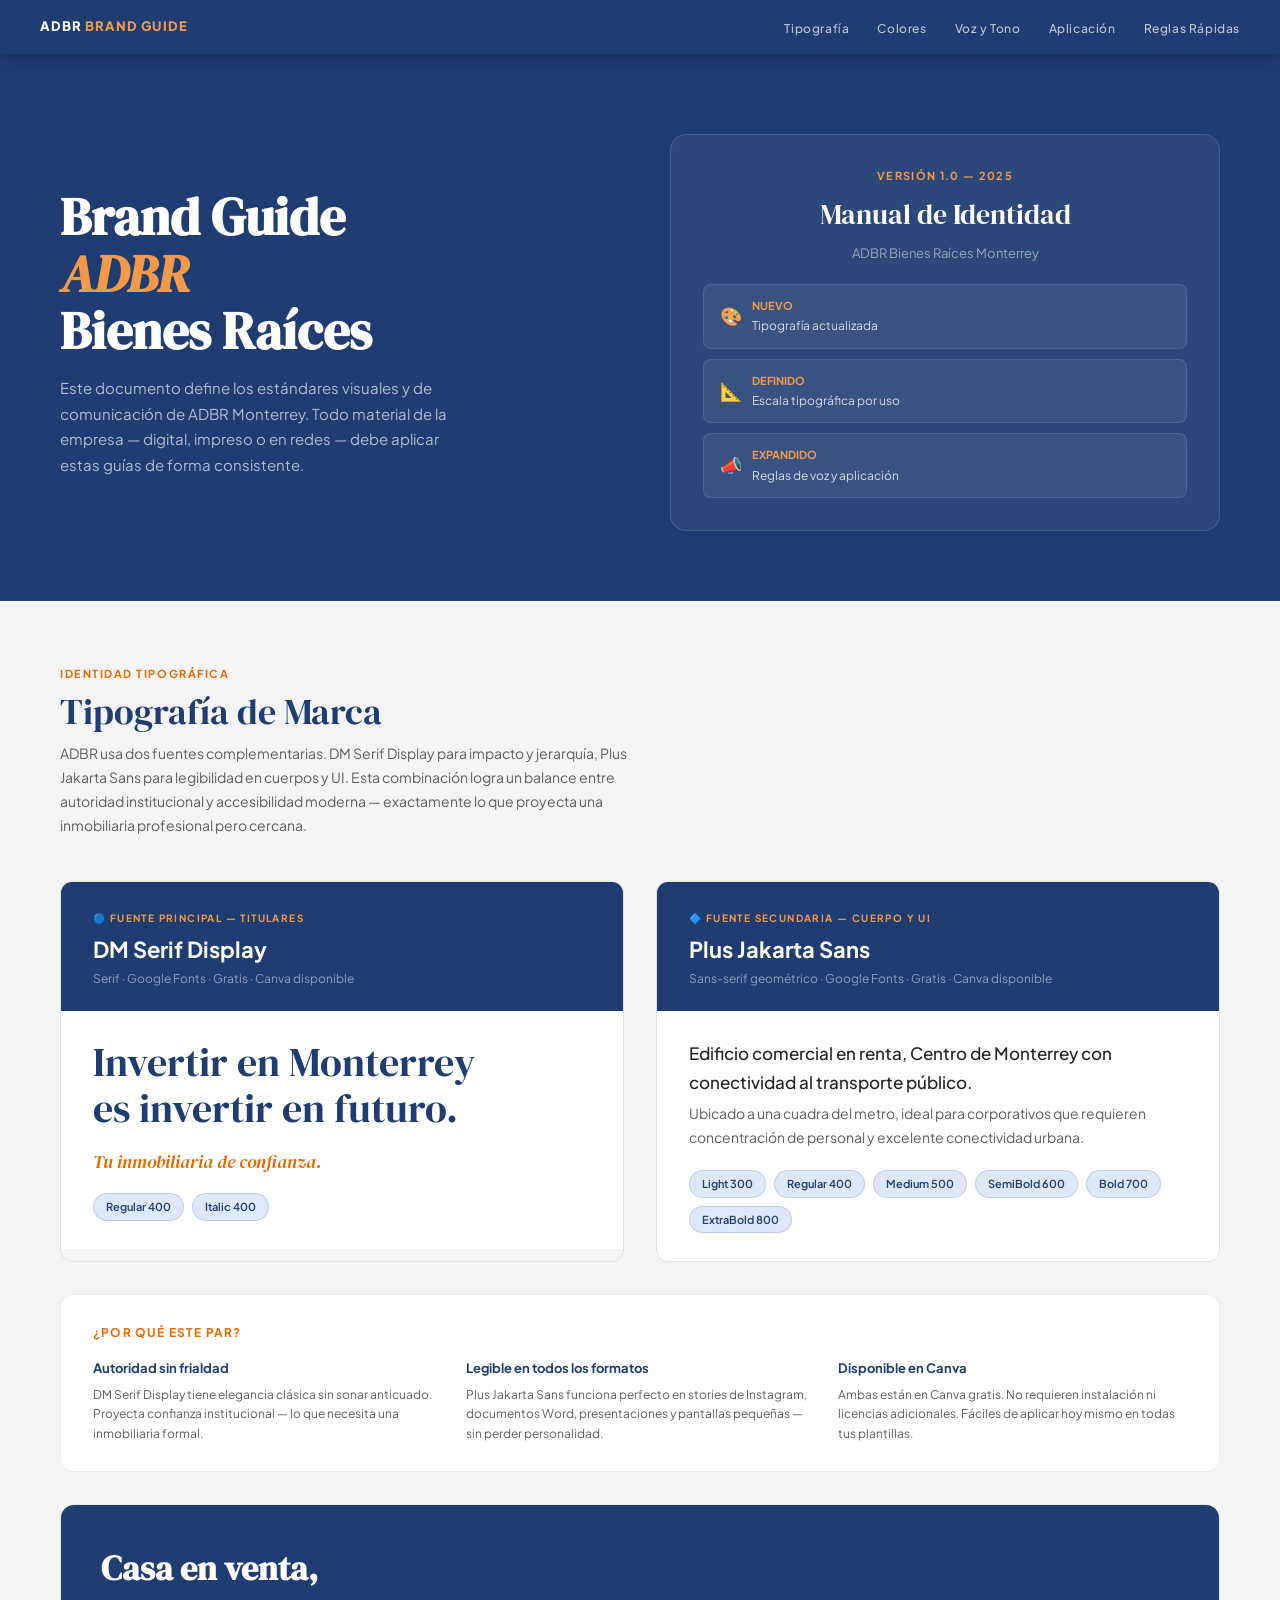
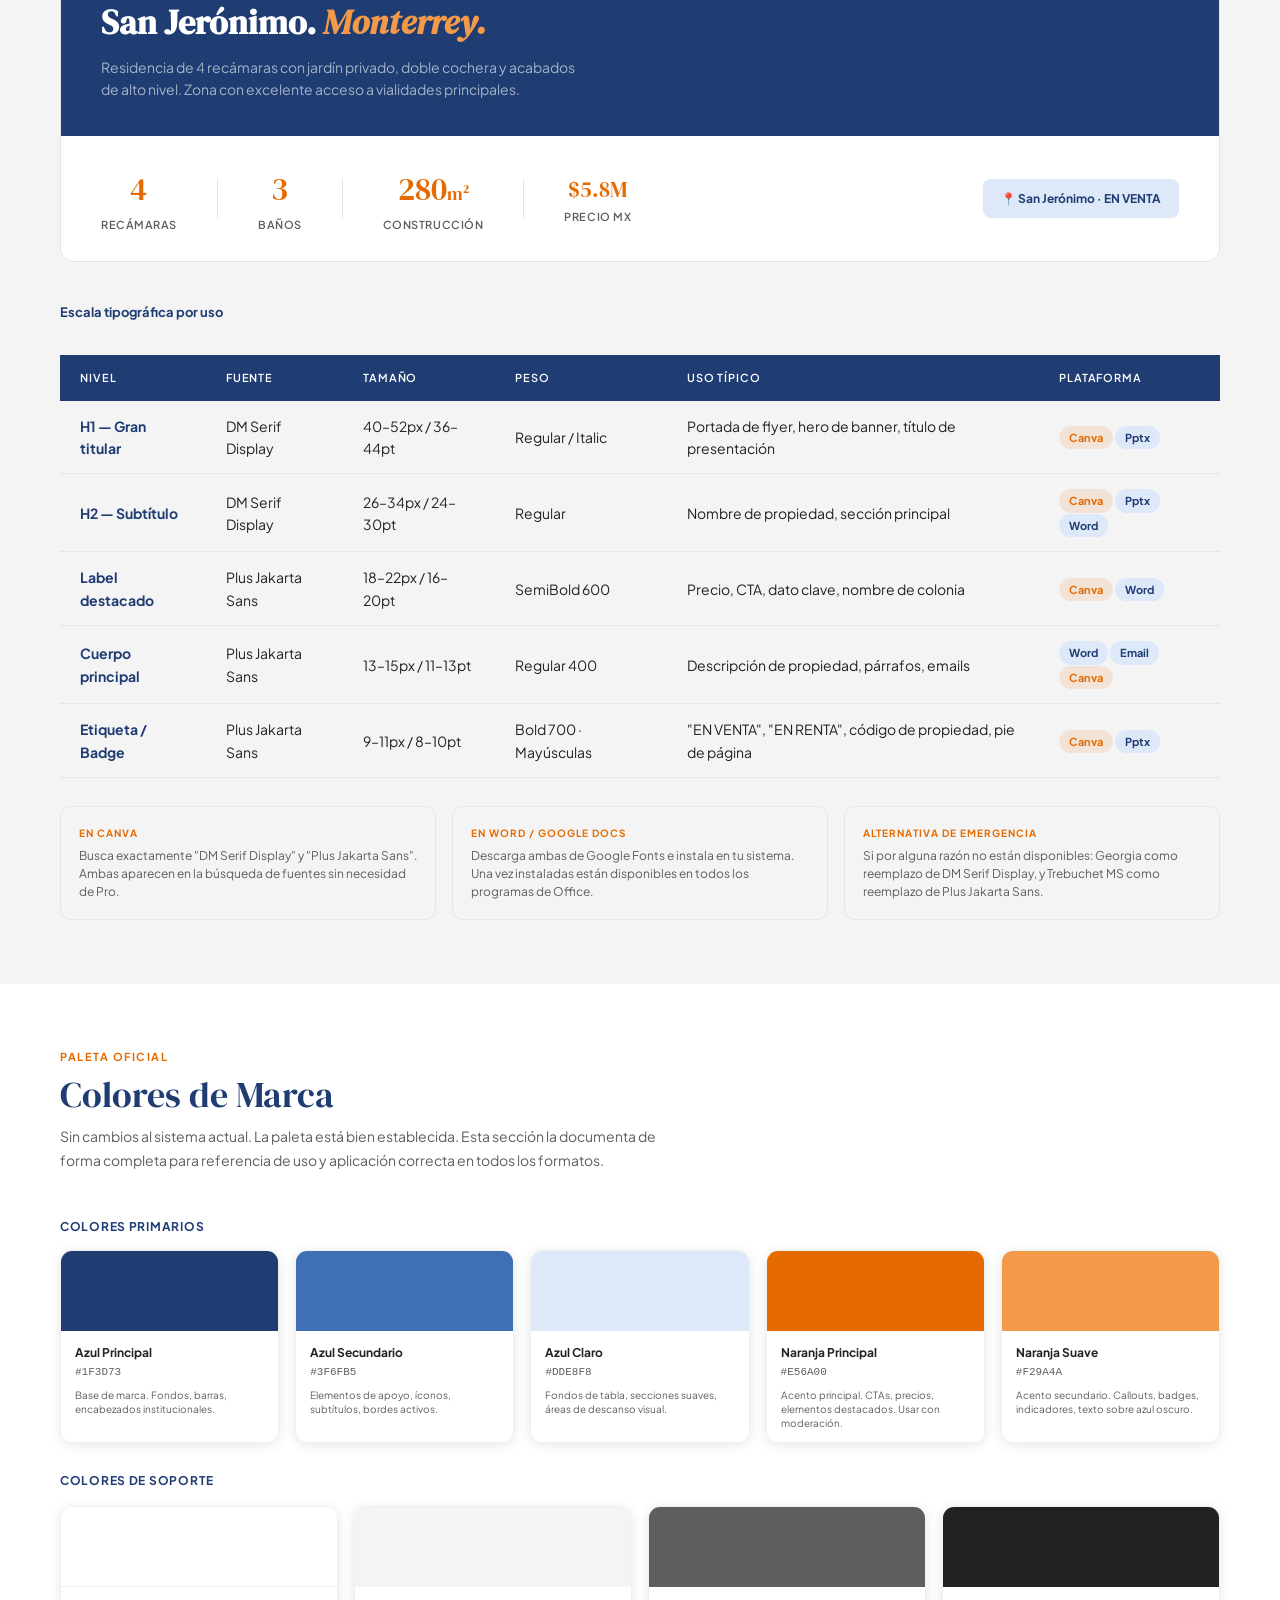
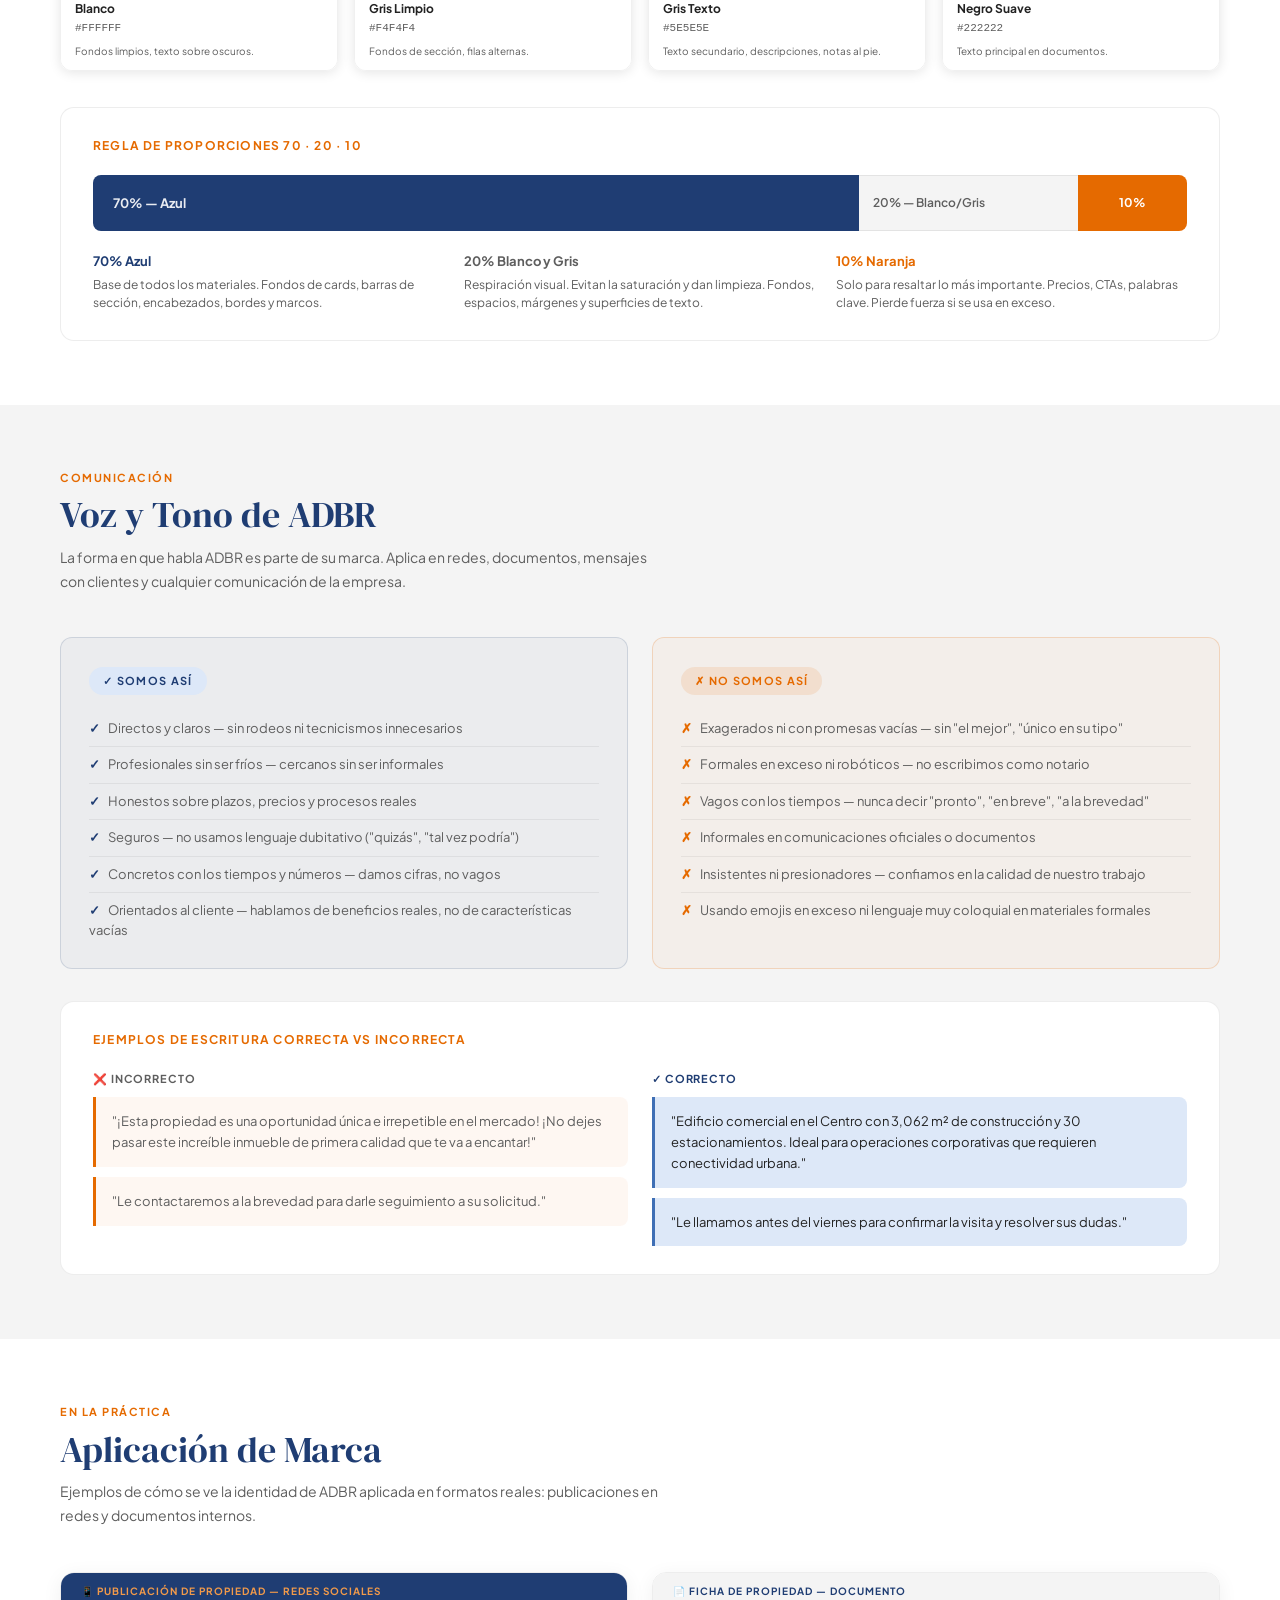
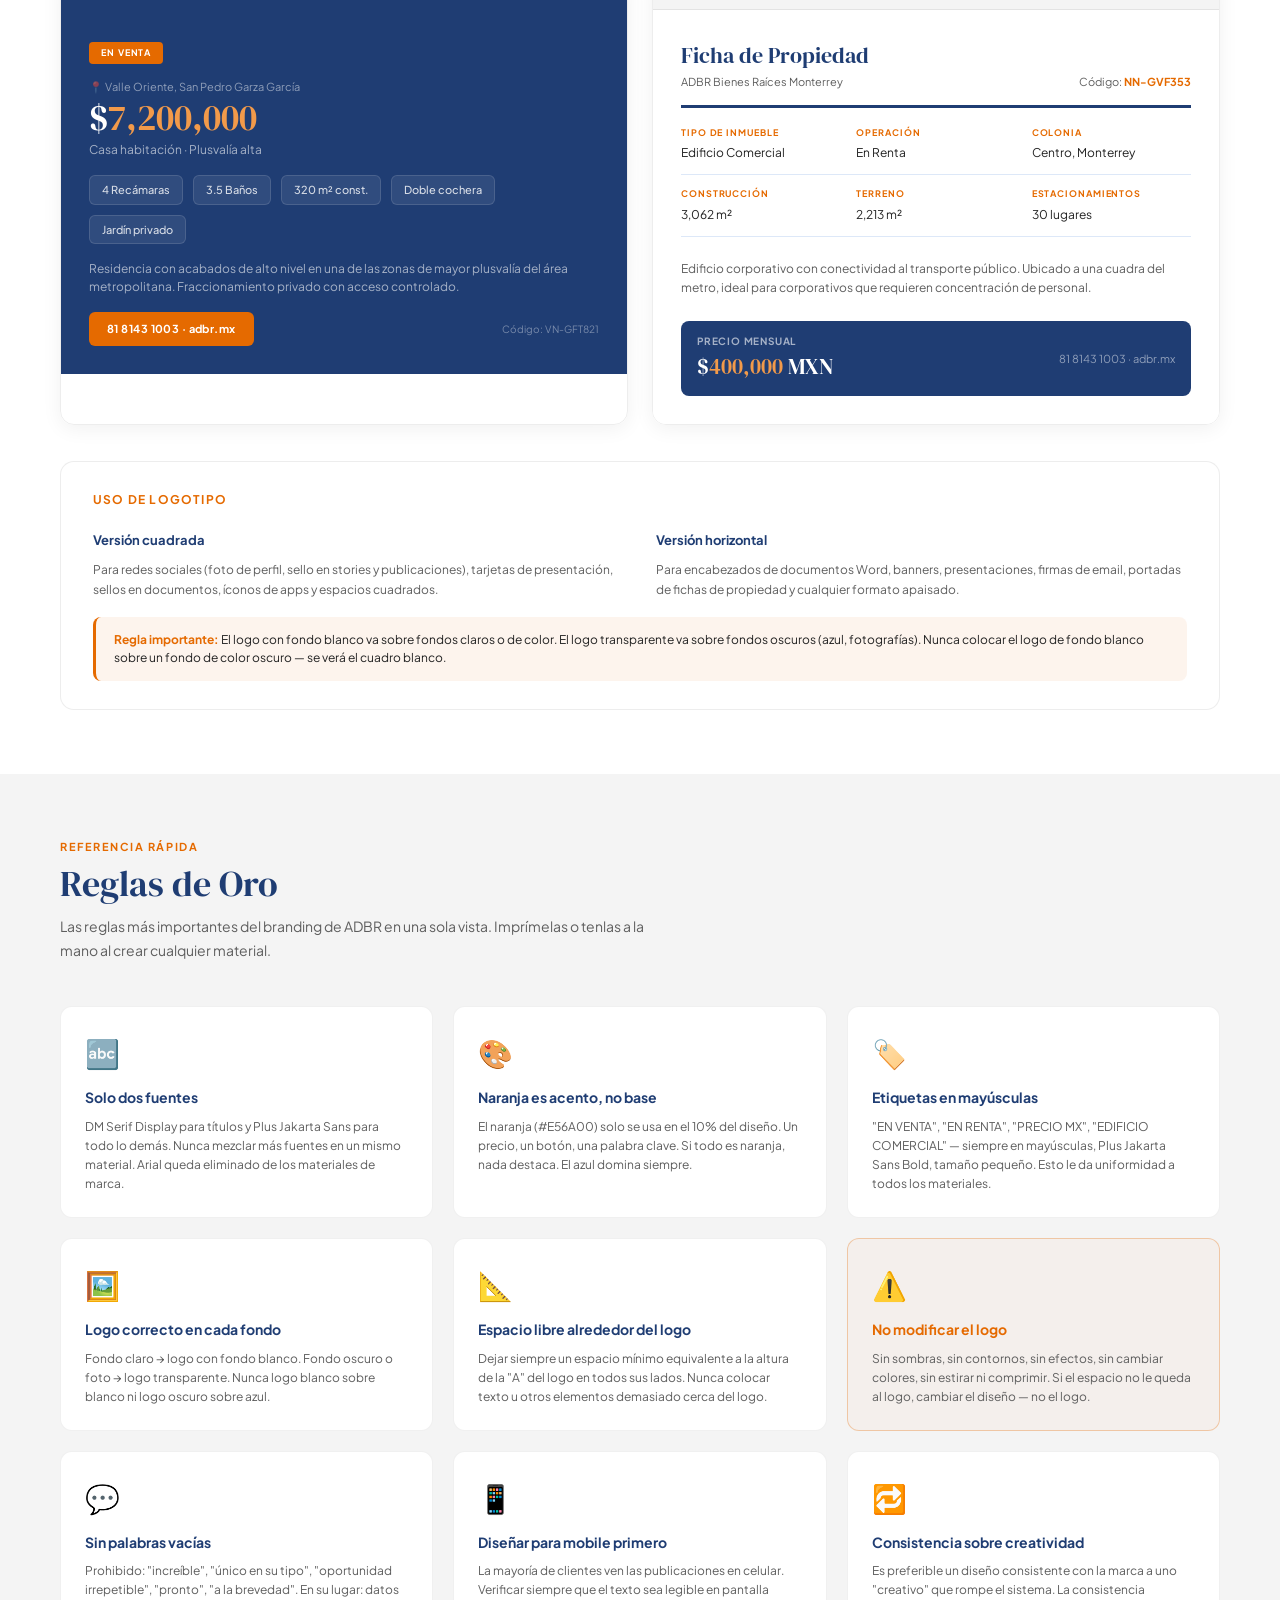
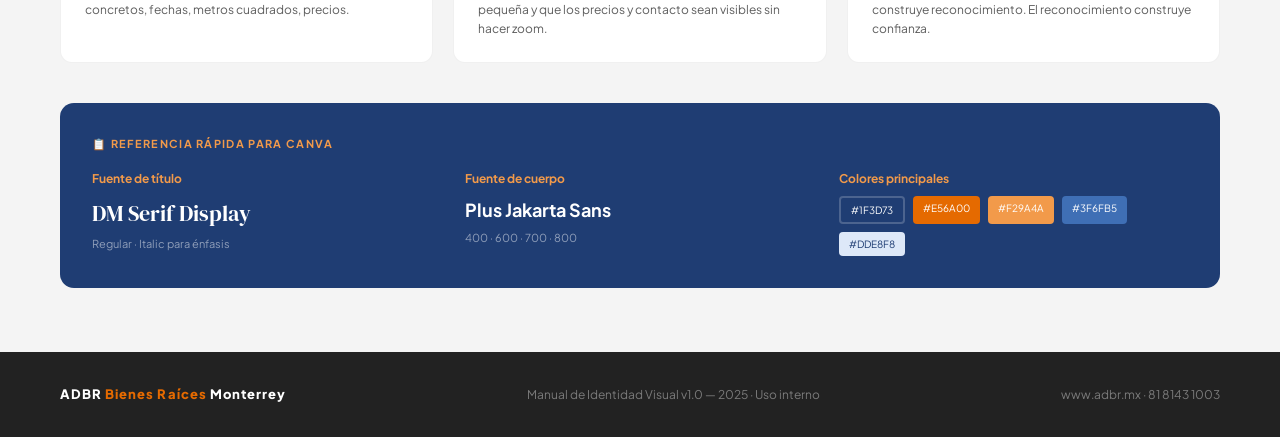
==== index.html @ 97f7adf5 "Create index.html Agregar página principal" ====
<!DOCTYPE html>
<html lang="es">
<head>
<meta charset="UTF-8">
<meta name="viewport" content="width=device-width, initial-scale=1.0">
<title>AD Bienes Raíces — Brand Guide</title>
<link href="https://fonts.googleapis.com/css2?family=Plus+Jakarta+Sans:wght@300;400;500;600;700;800&family=DM+Serif+Display:ital@0;1&display=swap" rel="stylesheet">
<style>
  :root {
    --azul:     #1F3D73;
    --azul2:    #3F6FB5;
    --azul-cl:  #DDE8F8;
    --naranja:  #E56A00;
    --naranja2: #F29A4A;
    --blanco:   #FFFFFF;
    --gris-bg:  #F4F4F4;
    --gris-txt: #5E5E5E;
    --negro:    #222222;
    --font-head: 'DM Serif Display', Georgia, serif;
    --font-body: 'Plus Jakarta Sans', sans-serif;
  }
 
  * { margin: 0; padding: 0; box-sizing: border-box; }
 
  body {
    font-family: var(--font-body);
    background: var(--gris-bg);
    color: var(--negro);
    line-height: 1.6;
  }
 
  /* NAV */
  nav {
    position: sticky;
    top: 0;
    z-index: 100;
    background: var(--azul);
    display: flex;
    align-items: center;
    justify-content: space-between;
    padding: 14px 40px;
    box-shadow: 0 2px 20px rgba(0,0,0,.3);
  }
  nav .brand { font-family: var(--font-body); font-weight: 800; font-size: 13px; color: var(--blanco); letter-spacing: .08em; text-transform: uppercase; }
  nav .brand span { color: var(--naranja2); }
  nav ul { list-style: none; display: flex; gap: 28px; }
  nav ul li a { color: rgba(255,255,255,.7); text-decoration: none; font-size: 12px; font-weight: 500; letter-spacing: .05em; transition: color .2s; }
  nav ul li a:hover { color: var(--naranja2); }
 
  /* HERO */
  .hero {
    background: var(--azul);
    padding: 80px 60px 70px;
    display: grid;
    grid-template-columns: 1fr 1fr;
    gap: 60px;
    align-items: center;
  }
  .hero-text h1 {
    font-family: var(--font-head);
    font-size: 52px;
    color: var(--blanco);
    line-height: 1.1;
    margin-bottom: 16px;
  }
  .hero-text h1 em { color: var(--naranja2); font-style: italic; }
  .hero-text p { color: rgba(255,255,255,.65); font-size: 15px; max-width: 420px; line-height: 1.7; }
  .hero-badge {
    background: rgba(255,255,255,.06);
    border: 1px solid rgba(255,255,255,.12);
    border-radius: 16px;
    padding: 32px;
    text-align: center;
  }
  .hero-badge .version { font-size: 11px; color: var(--naranja2); letter-spacing: .12em; text-transform: uppercase; font-weight: 700; margin-bottom: 8px; }
  .hero-badge .title { font-family: var(--font-head); font-size: 28px; color: var(--blanco); margin-bottom: 6px; }
  .hero-badge .sub { font-size: 13px; color: rgba(255,255,255,.5); }
 
  /* SECTIONS */
  section { padding: 64px 60px; }
  section:nth-child(even) { background: var(--blanco); }
  section:nth-child(odd) { background: var(--gris-bg); }
 
  .section-label {
    font-size: 11px;
    font-weight: 700;
    letter-spacing: .14em;
    text-transform: uppercase;
    color: var(--naranja);
    margin-bottom: 8px;
  }
  .section-title {
    font-family: var(--font-head);
    font-size: 36px;
    color: var(--azul);
    margin-bottom: 10px;
    line-height: 1.15;
  }
  .section-sub {
    font-size: 14px;
    color: var(--gris-txt);
    max-width: 600px;
    margin-bottom: 44px;
    line-height: 1.7;
  }
 
  /* TYPOGRAPHY SECTION */
  .type-grid { display: grid; grid-template-columns: 1fr 1fr; gap: 32px; }
 
  .type-card {
    border-radius: 12px;
    overflow: hidden;
    border: 1px solid rgba(0,0,0,.07);
  }
  .type-card-header {
    padding: 28px 32px 22px;
    background: var(--azul);
    color: var(--blanco);
  }
  .type-card-header .role {
    font-size: 10px; font-weight: 700; letter-spacing: .14em; text-transform: uppercase;
    color: var(--naranja2); margin-bottom: 6px;
  }
  .type-card-header .fname { font-size: 22px; font-weight: 700; margin-bottom: 2px; }
  .type-card-header .fmeta { font-size: 12px; color: rgba(255,255,255,.5); }
 
  .type-card-body { background: var(--blanco); padding: 28px 32px; }
  .type-sample-display {
    font-family: var(--font-head);
    font-size: 40px;
    color: var(--azul);
    line-height: 1.15;
    margin-bottom: 16px;
  }
  .type-sample-body {
    font-family: var(--font-body);
    font-size: 15px;
    color: var(--gris-txt);
    line-height: 1.7;
    margin-bottom: 20px;
  }
  .type-weights { display: flex; flex-wrap: wrap; gap: 8px; }
  .weight-tag {
    padding: 4px 12px;
    border-radius: 20px;
    font-size: 11px;
    font-weight: 600;
    background: var(--azul-cl);
    color: var(--azul);
    border: 1px solid rgba(31,61,115,.15);
  }
 
  .type-usage-row {
    margin-top: 32px;
    display: grid;
    grid-template-columns: repeat(3, 1fr);
    gap: 16px;
  }
  .usage-box {
    padding: 18px;
    border-radius: 10px;
    background: var(--gris-bg);
    border: 1px solid rgba(0,0,0,.06);
  }
  .usage-box .ub-label {
    font-size: 10px; font-weight: 700; letter-spacing: .1em; text-transform: uppercase;
    color: var(--naranja); margin-bottom: 6px;
  }
  .usage-box .ub-desc { font-size: 12px; color: var(--gris-txt); line-height: 1.5; }
 
  /* PAIRING DEMO */
  .pairing-demo {
    margin-top: 40px;
    border-radius: 14px;
    overflow: hidden;
    border: 1px solid rgba(0,0,0,.07);
  }
  .pd-top {
    background: var(--azul);
    padding: 36px 40px;
  }
  .pd-top h2 { font-family: var(--font-head); font-size: 34px; color: var(--blanco); margin-bottom: 6px; }
  .pd-top h2 em { color: var(--naranja2); font-style: italic; }
  .pd-top p { font-family: var(--font-body); font-size: 14px; color: rgba(255,255,255,.6); max-width: 480px; line-height: 1.6; }
  .pd-bottom {
    background: var(--blanco);
    padding: 28px 40px;
    display: flex;
    align-items: center;
    gap: 40px;
  }
  .pd-stat { text-align: center; }
  .pd-stat .num { font-family: var(--font-head); font-size: 32px; color: var(--naranja); }
  .pd-stat .lbl { font-size: 11px; font-weight: 600; color: var(--gris-txt); letter-spacing: .05em; text-transform: uppercase; }
  .pd-divider { width: 1px; height: 40px; background: rgba(0,0,0,.1); }
  .pd-tag {
    margin-left: auto;
    display: flex; gap: 8px; align-items: center;
    background: var(--azul-cl);
    padding: 10px 18px;
    border-radius: 8px;
    font-size: 12px; font-weight: 700; color: var(--azul);
  }
 
  /* SCALE TABLE */
  .scale-table { width: 100%; border-collapse: collapse; margin-top: 32px; font-size: 14px; }
  .scale-table thead tr { background: var(--azul); color: var(--blanco); }
  .scale-table thead th { padding: 14px 20px; text-align: left; font-size: 11px; letter-spacing: .08em; text-transform: uppercase; font-weight: 600; }
  .scale-table tbody tr { border-bottom: 1px solid rgba(0,0,0,.06); }
  .scale-table tbody tr:nth-child(even) { background: var(--gris-bg); }
  .scale-table tbody td { padding: 14px 20px; color: var(--negro); }
  .scale-table tbody td:first-child { font-weight: 700; color: var(--azul); }
  .pill-orange { background: rgba(229,106,0,.12); color: var(--naranja); font-size: 11px; font-weight: 700; padding: 3px 10px; border-radius: 20px; display: inline-block; }
  .pill-blue   { background: var(--azul-cl); color: var(--azul); font-size: 11px; font-weight: 700; padding: 3px 10px; border-radius: 20px; display: inline-block; }
 
  /* COLOR PALETTE */
  .palette-grid { display: grid; grid-template-columns: repeat(5, 1fr); gap: 16px; margin-top: 8px; }
  .swatch {
    border-radius: 12px;
    overflow: hidden;
    box-shadow: 0 2px 12px rgba(0,0,0,.1);
    border: 1px solid rgba(0,0,0,.06);
  }
  .swatch-color { height: 80px; }
  .swatch-info { background: var(--blanco); padding: 12px 14px; }
  .swatch-info .sw-name { font-size: 12px; font-weight: 700; color: var(--negro); margin-bottom: 2px; }
  .swatch-info .sw-hex { font-size: 11px; font-family: 'Courier New', monospace; color: var(--gris-txt); margin-bottom: 6px; }
  .swatch-info .sw-use { font-size: 10px; color: var(--gris-txt); line-height: 1.4; }
 
  .palette-support { display: grid; grid-template-columns: repeat(4, 1fr); gap: 16px; margin-top: 16px; }
 
  /* VOICE */
  .voice-grid { display: grid; grid-template-columns: 1fr 1fr; gap: 24px; }
  .voice-card {
    border-radius: 12px;
    padding: 28px;
    border: 1px solid rgba(0,0,0,.06);
  }
  .voice-card.do { background: rgba(31,61,115,.04); border-color: rgba(31,61,115,.15); }
  .voice-card.dont { background: rgba(229,106,0,.04); border-color: rgba(229,106,0,.2); }
  .voice-card .vc-label {
    font-size: 11px; font-weight: 700; letter-spacing: .12em; text-transform: uppercase;
    margin-bottom: 16px; padding: 5px 14px; border-radius: 20px; display: inline-block;
  }
  .voice-card.do .vc-label { background: var(--azul-cl); color: var(--azul); }
  .voice-card.dont .vc-label { background: rgba(229,106,0,.12); color: var(--naranja); }
  .voice-card ul { list-style: none; }
  .voice-card ul li { font-size: 13px; color: var(--gris-txt); padding: 8px 0; border-bottom: 1px solid rgba(0,0,0,.06); line-height: 1.5; }
  .voice-card ul li:last-child { border-bottom: none; padding-bottom: 0; }
  .voice-card ul li::before { margin-right: 8px; font-weight: 700; }
  .voice-card.do ul li::before { content: "✓"; color: var(--azul); }
  .voice-card.dont ul li::before { content: "✗"; color: var(--naranja); }
 
  /* EXAMPLES */
  .examples-grid { display: grid; grid-template-columns: 1fr 1fr; gap: 24px; margin-top: 8px; }
  .ex-card {
    border-radius: 14px;
    overflow: hidden;
    border: 1px solid rgba(0,0,0,.07);
    box-shadow: 0 4px 20px rgba(0,0,0,.06);
  }
  .ex-label {
    padding: 10px 20px;
    font-size: 10px;
    font-weight: 700;
    letter-spacing: .1em;
    text-transform: uppercase;
  }
  .ex-label.social { background: var(--azul); color: var(--naranja2); }
  .ex-label.doc { background: var(--gris-bg); color: var(--azul); border-bottom: 1px solid rgba(0,0,0,.07); }
 
  /* Social post mockup */
  .social-post {
    background: var(--azul);
    padding: 28px;
    position: relative;
  }
  .sp-tag {
    display: inline-block;
    background: var(--naranja);
    color: var(--blanco);
    font-size: 9px;
    font-weight: 700;
    letter-spacing: .1em;
    text-transform: uppercase;
    padding: 4px 12px;
    border-radius: 4px;
    margin-bottom: 14px;
  }
  .sp-location { font-size: 11px; color: rgba(255,255,255,.5); margin-bottom: 4px; }
  .sp-price { font-family: var(--font-head); font-size: 36px; color: var(--blanco); line-height: 1; margin-bottom: 4px; }
  .sp-price span { color: var(--naranja2); }
  .sp-type { font-size: 12px; color: rgba(255,255,255,.6); margin-bottom: 16px; }
  .sp-features { display: flex; gap: 10px; flex-wrap: wrap; margin-bottom: 16px; }
  .sp-feat {
    background: rgba(255,255,255,.08);
    border: 1px solid rgba(255,255,255,.12);
    border-radius: 6px;
    padding: 5px 12px;
    font-size: 11px;
    color: rgba(255,255,255,.8);
    font-weight: 500;
  }
  .sp-cta {
    display: inline-block;
    background: var(--naranja);
    color: var(--blanco);
    font-size: 11px;
    font-weight: 700;
    padding: 8px 18px;
    border-radius: 6px;
    letter-spacing: .04em;
  }
 
  /* Doc mockup */
  .doc-mock {
    background: var(--blanco);
    padding: 28px;
  }
  .dm-header {
    border-bottom: 3px solid var(--azul);
    padding-bottom: 14px;
    margin-bottom: 18px;
    display: flex;
    justify-content: space-between;
    align-items: flex-end;
  }
  .dm-header .dm-title { font-family: var(--font-head); font-size: 22px; color: var(--azul); }
  .dm-header .dm-ref { font-size: 11px; color: var(--gris-txt); }
  .dm-row { display: flex; gap: 16px; margin-bottom: 10px; }
  .dm-field { flex: 1; }
  .dm-field label { font-size: 9px; font-weight: 700; letter-spacing: .1em; text-transform: uppercase; color: var(--naranja); display: block; margin-bottom: 3px; }
  .dm-field p { font-size: 12px; color: var(--negro); }
  .dm-divider { border: none; border-top: 1px solid var(--azul-cl); margin: 12px 0; }
  .dm-price-block {
    background: var(--azul);
    border-radius: 8px;
    padding: 12px 16px;
    display: flex;
    justify-content: space-between;
    align-items: center;
  }
  .dm-price-block .lbl { font-size: 10px; font-weight: 700; letter-spacing: .08em; text-transform: uppercase; color: rgba(255,255,255,.6); }
  .dm-price-block .val { font-family: var(--font-head); font-size: 22px; color: var(--blanco); }
  .dm-price-block .val span { color: var(--naranja2); }
 
  /* QUICK RULES */
  .rules-grid { display: grid; grid-template-columns: repeat(3, 1fr); gap: 20px; }
  .rule-card {
    border-radius: 12px;
    padding: 24px;
    background: var(--blanco);
    border: 1px solid rgba(0,0,0,.06);
  }
  .rule-card .rc-icon { font-size: 28px; margin-bottom: 10px; }
  .rule-card .rc-title { font-size: 14px; font-weight: 700; color: var(--azul); margin-bottom: 8px; }
  .rule-card .rc-text { font-size: 12px; color: var(--gris-txt); line-height: 1.6; }
  .rule-card.warn { border-color: rgba(229,106,0,.3); background: rgba(229,106,0,.03); }
  .rule-card.warn .rc-title { color: var(--naranja); }
 
  /* FOOTER */
  footer {
    background: var(--negro);
    padding: 32px 60px;
    display: flex;
    align-items: center;
    justify-content: space-between;
  }
  footer p { font-size: 12px; color: rgba(255,255,255,.4); }
  footer .ft-brand { font-family: var(--font-body); font-weight: 800; font-size: 13px; color: var(--blanco); letter-spacing: .08em; }
  footer .ft-brand span { color: var(--naranja); }
 
  @media (max-width: 900px) {
    nav ul { display: none; }
    .hero { grid-template-columns: 1fr; padding: 40px 28px; }
    section { padding: 40px 28px; }
    .type-grid, .voice-grid, .examples-grid, .rules-grid { grid-template-columns: 1fr; }
    .palette-grid, .palette-support { grid-template-columns: repeat(2, 1fr); }
    .type-usage-row { grid-template-columns: 1fr 1fr; }
    footer { flex-direction: column; gap: 12px; text-align: center; padding: 28px; }
  }
</style>
</head>
<body>
 
<!-- NAV -->
<nav>
  <div class="brand">ADBR <span>Brand Guide</span></div>
  <ul>
    <li><a href="#tipografia">Tipografía</a></li>
    <li><a href="#colores">Colores</a></li>
    <li><a href="#voz">Voz y Tono</a></li>
    <li><a href="#aplicacion">Aplicación</a></li>
    <li><a href="#reglas">Reglas Rápidas</a></li>
  </ul>
</nav>
 
<!-- HERO -->
<div class="hero">
  <div class="hero-text">
    <h1>Brand Guide<br><em>ADBR</em><br>Bienes Raíces</h1>
    <p>Este documento define los estándares visuales y de comunicación de ADBR Monterrey. Todo material de la empresa — digital, impreso o en redes — debe aplicar estas guías de forma consistente.</p>
  </div>
  <div class="hero-badge">
    <div class="version">Versión 1.0 — 2025</div>
    <div class="title">Manual de Identidad</div>
    <div class="sub" style="margin-bottom:20px;">ADBR Bienes Raíces Monterrey</div>
    <div style="display:flex;flex-direction:column;gap:10px;text-align:left;">
      <div style="display:flex;align-items:center;gap:10px;padding:12px 16px;background:rgba(255,255,255,.06);border-radius:8px;border:1px solid rgba(255,255,255,.1);">
        <span style="font-size:18px;">🎨</span>
        <div>
          <div style="font-size:11px;color:var(--naranja2);font-weight:700;margin-bottom:2px;">NUEVO</div>
          <div style="font-size:12px;color:rgba(255,255,255,.8);">Tipografía actualizada</div>
        </div>
      </div>
      <div style="display:flex;align-items:center;gap:10px;padding:12px 16px;background:rgba(255,255,255,.06);border-radius:8px;border:1px solid rgba(255,255,255,.1);">
        <span style="font-size:18px;">📐</span>
        <div>
          <div style="font-size:11px;color:var(--naranja2);font-weight:700;margin-bottom:2px;">DEFINIDO</div>
          <div style="font-size:12px;color:rgba(255,255,255,.8);">Escala tipográfica por uso</div>
        </div>
      </div>
      <div style="display:flex;align-items:center;gap:10px;padding:12px 16px;background:rgba(255,255,255,.06);border-radius:8px;border:1px solid rgba(255,255,255,.1);">
        <span style="font-size:18px;">📣</span>
        <div>
          <div style="font-size:11px;color:var(--naranja2);font-weight:700;margin-bottom:2px;">EXPANDIDO</div>
          <div style="font-size:12px;color:rgba(255,255,255,.8);">Reglas de voz y aplicación</div>
        </div>
      </div>
    </div>
  </div>
</div>
 
<!-- ─────────── TIPOGRAFÍA ─────────── -->
<section id="tipografia">
  <div class="section-label">Identidad tipográfica</div>
  <div class="section-title">Tipografía de Marca</div>
  <div class="section-sub">ADBR usa dos fuentes complementarias. DM Serif Display para impacto y jerarquía, Plus Jakarta Sans para legibilidad en cuerpos y UI. Esta combinación logra un balance entre autoridad institucional y accesibilidad moderna — exactamente lo que proyecta una inmobiliaria profesional pero cercana.</div>
 
  <div class="type-grid">
    <!-- Card 1 -->
    <div class="type-card">
      <div class="type-card-header">
        <div class="role">🔵 Fuente Principal — Titulares</div>
        <div class="fname">DM Serif Display</div>
        <div class="fmeta">Serif · Google Fonts · Gratis · Canva disponible</div>
      </div>
      <div class="type-card-body">
        <div class="type-sample-display">Invertir en Monterrey<br>es invertir en futuro.</div>
        <div class="type-sample-body" style="font-family:var(--font-head);font-style:italic;font-size:18px;color:var(--naranja);margin-bottom:16px;">Tu inmobiliaria de confianza.</div>
        <div class="type-weights">
          <span class="weight-tag">Regular 400</span>
          <span class="weight-tag">Italic 400</span>
        </div>
      </div>
    </div>
 
    <!-- Card 2 -->
    <div class="type-card">
      <div class="type-card-header">
        <div class="role">🔷 Fuente Secundaria — Cuerpo y UI</div>
        <div class="fname">Plus Jakarta Sans</div>
        <div class="fmeta">Sans-serif geométrico · Google Fonts · Gratis · Canva disponible</div>
      </div>
      <div class="type-card-body">
        <div class="type-sample-body" style="font-size:17px;color:var(--negro);font-weight:500;margin-bottom:6px;">Edificio comercial en renta, Centro de Monterrey con conectividad al transporte público.</div>
        <div class="type-sample-body" style="font-size:14px;">Ubicado a una cuadra del metro, ideal para corporativos que requieren concentración de personal y excelente conectividad urbana.</div>
        <div class="type-weights">
          <span class="weight-tag">Light 300</span>
          <span class="weight-tag">Regular 400</span>
          <span class="weight-tag">Medium 500</span>
          <span class="weight-tag">SemiBold 600</span>
          <span class="weight-tag">Bold 700</span>
          <span class="weight-tag">ExtraBold 800</span>
        </div>
      </div>
    </div>
  </div>
 
  <!-- Por qué estas fuentes -->
  <div style="margin-top:32px;padding:28px 32px;background:var(--blanco);border-radius:14px;border:1px solid rgba(0,0,0,.07);">
    <div style="font-size:12px;font-weight:700;color:var(--naranja);letter-spacing:.1em;text-transform:uppercase;margin-bottom:16px;">¿Por qué este par?</div>
    <div style="display:grid;grid-template-columns:repeat(3,1fr);gap:24px;">
      <div>
        <div style="font-size:13px;font-weight:700;color:var(--azul);margin-bottom:6px;">Autoridad sin frialdad</div>
        <div style="font-size:12px;color:var(--gris-txt);line-height:1.6;">DM Serif Display tiene elegancia clásica sin sonar anticuado. Proyecta confianza institucional — lo que necesita una inmobiliaria formal.</div>
      </div>
      <div>
        <div style="font-size:13px;font-weight:700;color:var(--azul);margin-bottom:6px;">Legible en todos los formatos</div>
        <div style="font-size:12px;color:var(--gris-txt);line-height:1.6;">Plus Jakarta Sans funciona perfecto en stories de Instagram, documentos Word, presentaciones y pantallas pequeñas — sin perder personalidad.</div>
      </div>
      <div>
        <div style="font-size:13px;font-weight:700;color:var(--azul);margin-bottom:6px;">Disponible en Canva</div>
        <div style="font-size:12px;color:var(--gris-txt);line-height:1.6;">Ambas están en Canva gratis. No requieren instalación ni licencias adicionales. Fáciles de aplicar hoy mismo en todas tus plantillas.</div>
      </div>
    </div>
  </div>
 
  <!-- Demo del par en contexto real -->
  <div class="pairing-demo" style="margin-top:32px;">
    <div class="pd-top">
      <h2>Casa en venta,<br>San Jerónimo. <em>Monterrey.</em></h2>
      <p>Residencia de 4 recámaras con jardín privado, doble cochera y acabados de alto nivel. Zona con excelente acceso a vialidades principales.</p>
    </div>
    <div class="pd-bottom">
      <div class="pd-stat"><div class="num">4</div><div class="lbl">Recámaras</div></div>
      <div class="pd-divider"></div>
      <div class="pd-stat"><div class="num">3</div><div class="lbl">Baños</div></div>
      <div class="pd-divider"></div>
      <div class="pd-stat"><div class="num">280<span style="font-size:18px;">m²</span></div><div class="lbl">Construcción</div></div>
      <div class="pd-divider"></div>
      <div class="pd-stat"><div class="num" style="font-size:22px;">$5.8M</div><div class="lbl">Precio MX</div></div>
      <div class="pd-tag">📍 San Jerónimo · EN VENTA</div>
    </div>
  </div>
 
  <!-- Tabla de escala tipográfica -->
  <div style="margin-top:40px;">
    <div style="font-size:13px;font-weight:700;color:var(--azul);margin-bottom:16px;">Escala tipográfica por uso</div>
    <table class="scale-table">
      <thead>
        <tr>
          <th>Nivel</th>
          <th>Fuente</th>
          <th>Tamaño</th>
          <th>Peso</th>
          <th>Uso típico</th>
          <th>Plataforma</th>
        </tr>
      </thead>
      <tbody>
        <tr>
          <td>H1 — Gran titular</td>
          <td>DM Serif Display</td>
          <td>40–52px / 36–44pt</td>
          <td>Regular / Italic</td>
          <td>Portada de flyer, hero de banner, título de presentación</td>
          <td><span class="pill-orange">Canva</span> <span class="pill-blue">Pptx</span></td>
        </tr>
        <tr>
          <td>H2 — Subtítulo</td>
          <td>DM Serif Display</td>
          <td>26–34px / 24–30pt</td>
          <td>Regular</td>
          <td>Nombre de propiedad, sección principal</td>
          <td><span class="pill-orange">Canva</span> <span class="pill-blue">Pptx</span> <span class="pill-blue">Word</span></td>
        </tr>
        <tr>
          <td>Label destacado</td>
          <td>Plus Jakarta Sans</td>
          <td>18–22px / 16–20pt</td>
          <td>SemiBold 600</td>
          <td>Precio, CTA, dato clave, nombre de colonia</td>
          <td><span class="pill-orange">Canva</span> <span class="pill-blue">Word</span></td>
        </tr>
        <tr>
          <td>Cuerpo principal</td>
          <td>Plus Jakarta Sans</td>
          <td>13–15px / 11–13pt</td>
          <td>Regular 400</td>
          <td>Descripción de propiedad, párrafos, emails</td>
          <td><span class="pill-blue">Word</span> <span class="pill-blue">Email</span> <span class="pill-orange">Canva</span></td>
        </tr>
        <tr>
          <td>Etiqueta / Badge</td>
          <td>Plus Jakarta Sans</td>
          <td>9–11px / 8–10pt</td>
          <td>Bold 700 · Mayúsculas</td>
          <td>"EN VENTA", "EN RENTA", código de propiedad, pie de página</td>
          <td><span class="pill-orange">Canva</span> <span class="pill-blue">Pptx</span></td>
        </tr>
      </tbody>
    </table>
  </div>
 
  <div class="type-usage-row" style="margin-top:28px;">
    <div class="usage-box">
      <div class="ub-label">En Canva</div>
      <div class="ub-desc">Busca exactamente "DM Serif Display" y "Plus Jakarta Sans". Ambas aparecen en la búsqueda de fuentes sin necesidad de Pro.</div>
    </div>
    <div class="usage-box">
      <div class="ub-label">En Word / Google Docs</div>
      <div class="ub-desc">Descarga ambas de Google Fonts e instala en tu sistema. Una vez instaladas están disponibles en todos los programas de Office.</div>
    </div>
    <div class="usage-box">
      <div class="ub-label">Alternativa de emergencia</div>
      <div class="ub-desc">Si por alguna razón no están disponibles: Georgia como reemplazo de DM Serif Display, y Trebuchet MS como reemplazo de Plus Jakarta Sans.</div>
    </div>
  </div>
</section>
 
<!-- ─────────── COLORES ─────────── -->
<section id="colores">
  <div class="section-label">Paleta oficial</div>
  <div class="section-title">Colores de Marca</div>
  <div class="section-sub">Sin cambios al sistema actual. La paleta está bien establecida. Esta sección la documenta de forma completa para referencia de uso y aplicación correcta en todos los formatos.</div>
 
  <div style="font-size:12px;font-weight:700;color:var(--azul);margin-bottom:14px;letter-spacing:.06em;text-transform:uppercase;">Colores primarios</div>
  <div class="palette-grid">
    <div class="swatch">
      <div class="swatch-color" style="background:#1F3D73;"></div>
      <div class="swatch-info">
        <div class="sw-name">Azul Principal</div>
        <div class="sw-hex">#1F3D73</div>
        <div class="sw-use">Base de marca. Fondos, barras, encabezados institucionales.</div>
      </div>
    </div>
    <div class="swatch">
      <div class="swatch-color" style="background:#3F6FB5;"></div>
      <div class="swatch-info">
        <div class="sw-name">Azul Secundario</div>
        <div class="sw-hex">#3F6FB5</div>
        <div class="sw-use">Elementos de apoyo, íconos, subtítulos, bordes activos.</div>
      </div>
    </div>
    <div class="swatch">
      <div class="swatch-color" style="background:#DDE8F8;"></div>
      <div class="swatch-info">
        <div class="sw-name">Azul Claro</div>
        <div class="sw-hex">#DDE8F8</div>
        <div class="sw-use">Fondos de tabla, secciones suaves, áreas de descanso visual.</div>
      </div>
    </div>
    <div class="swatch">
      <div class="swatch-color" style="background:#E56A00;"></div>
      <div class="swatch-info">
        <div class="sw-name">Naranja Principal</div>
        <div class="sw-hex">#E56A00</div>
        <div class="sw-use">Acento principal. CTAs, precios, elementos destacados. Usar con moderación.</div>
      </div>
    </div>
    <div class="swatch">
      <div class="swatch-color" style="background:#F29A4A;"></div>
      <div class="swatch-info">
        <div class="sw-name">Naranja Suave</div>
        <div class="sw-hex">#F29A4A</div>
        <div class="sw-use">Acento secundario. Callouts, badges, indicadores, texto sobre azul oscuro.</div>
      </div>
    </div>
  </div>
 
  <div style="font-size:12px;font-weight:700;color:var(--azul);margin-top:28px;margin-bottom:14px;letter-spacing:.06em;text-transform:uppercase;">Colores de soporte</div>
  <div class="palette-support">
    <div class="swatch">
      <div class="swatch-color" style="background:#FFFFFF;border-bottom:1px solid #eee;"></div>
      <div class="swatch-info">
        <div class="sw-name">Blanco</div>
        <div class="sw-hex">#FFFFFF</div>
        <div class="sw-use">Fondos limpios, texto sobre oscuros.</div>
      </div>
    </div>
    <div class="swatch">
      <div class="swatch-color" style="background:#F4F4F4;"></div>
      <div class="swatch-info">
        <div class="sw-name">Gris Limpio</div>
        <div class="sw-hex">#F4F4F4</div>
        <div class="sw-use">Fondos de sección, filas alternas.</div>
      </div>
    </div>
    <div class="swatch">
      <div class="swatch-color" style="background:#5E5E5E;"></div>
      <div class="swatch-info">
        <div class="sw-name">Gris Texto</div>
        <div class="sw-hex">#5E5E5E</div>
        <div class="sw-use">Texto secundario, descripciones, notas al pie.</div>
      </div>
    </div>
    <div class="swatch">
      <div class="swatch-color" style="background:#222222;"></div>
      <div class="swatch-info">
        <div class="sw-name">Negro Suave</div>
        <div class="sw-hex">#222222</div>
        <div class="sw-use">Texto principal en documentos.</div>
      </div>
    </div>
  </div>
 
  <!-- Regla 70/20/10 visual -->
  <div style="margin-top:36px;background:var(--blanco);border-radius:14px;padding:28px 32px;border:1px solid rgba(0,0,0,.07);">
    <div style="font-size:12px;font-weight:700;color:var(--naranja);letter-spacing:.1em;text-transform:uppercase;margin-bottom:20px;">Regla de proporciones 70 · 20 · 10</div>
    <div style="display:grid;grid-template-columns:7fr 2fr 1fr;gap:0;border-radius:8px;overflow:hidden;height:56px;margin-bottom:20px;">
      <div style="background:var(--azul);display:flex;align-items:center;padding:0 20px;color:rgba(255,255,255,.9);font-size:13px;font-weight:700;">70% — Azul</div>
      <div style="background:var(--gris-bg);display:flex;align-items:center;padding:0 14px;color:var(--gris-txt);font-size:12px;font-weight:600;border-top:1px solid rgba(0,0,0,.07);border-bottom:1px solid rgba(0,0,0,.07);">20% — Blanco/Gris</div>
      <div style="background:var(--naranja);display:flex;align-items:center;justify-content:center;color:var(--blanco);font-size:12px;font-weight:700;">10%</div>
    </div>
    <div style="display:grid;grid-template-columns:repeat(3,1fr);gap:20px;">
      <div>
        <div style="font-size:13px;font-weight:700;color:var(--azul);margin-bottom:4px;">70% Azul</div>
        <div style="font-size:12px;color:var(--gris-txt);line-height:1.5;">Base de todos los materiales. Fondos de cards, barras de sección, encabezados, bordes y marcos.</div>
      </div>
      <div>
        <div style="font-size:13px;font-weight:700;color:var(--gris-txt);margin-bottom:4px;">20% Blanco y Gris</div>
        <div style="font-size:12px;color:var(--gris-txt);line-height:1.5;">Respiración visual. Evitan la saturación y dan limpieza. Fondos, espacios, márgenes y superficies de texto.</div>
      </div>
      <div>
        <div style="font-size:13px;font-weight:700;color:var(--naranja);margin-bottom:4px;">10% Naranja</div>
        <div style="font-size:12px;color:var(--gris-txt);line-height:1.5;">Solo para resaltar lo más importante. Precios, CTAs, palabras clave. Pierde fuerza si se usa en exceso.</div>
      </div>
    </div>
  </div>
</section>
 
<!-- ─────────── VOZ Y TONO ─────────── -->
<section id="voz">
  <div class="section-label">Comunicación</div>
  <div class="section-title">Voz y Tono de ADBR</div>
  <div class="section-sub">La forma en que habla ADBR es parte de su marca. Aplica en redes, documentos, mensajes con clientes y cualquier comunicación de la empresa.</div>
 
  <div class="voice-grid">
    <div class="voice-card do">
      <div class="vc-label">✓ Somos así</div>
      <ul>
        <li>Directos y claros — sin rodeos ni tecnicismos innecesarios</li>
        <li>Profesionales sin ser fríos — cercanos sin ser informales</li>
        <li>Honestos sobre plazos, precios y procesos reales</li>
        <li>Seguros — no usamos lenguaje dubitativo ("quizás", "tal vez podría")</li>
        <li>Concretos con los tiempos y números — damos cifras, no vagos</li>
        <li>Orientados al cliente — hablamos de beneficios reales, no de características vacías</li>
      </ul>
    </div>
    <div class="voice-card dont">
      <div class="vc-label">✗ No somos así</div>
      <ul>
        <li>Exagerados ni con promesas vacías — sin "el mejor", "único en su tipo"</li>
        <li>Formales en exceso ni robóticos — no escribimos como notario</li>
        <li>Vagos con los tiempos — nunca decir "pronto", "en breve", "a la brevedad"</li>
        <li>Informales en comunicaciones oficiales o documentos</li>
        <li>Insistentes ni presionadores — confiamos en la calidad de nuestro trabajo</li>
        <li>Usando emojis en exceso ni lenguaje muy coloquial en materiales formales</li>
      </ul>
    </div>
  </div>
 
  <!-- Ejemplos de escritura -->
  <div style="margin-top:32px;background:var(--blanco);border-radius:14px;padding:28px 32px;border:1px solid rgba(0,0,0,.07);">
    <div style="font-size:12px;font-weight:700;color:var(--naranja);letter-spacing:.1em;text-transform:uppercase;margin-bottom:20px;">Ejemplos de escritura correcta vs incorrecta</div>
    <div style="display:grid;grid-template-columns:1fr 1fr;gap:24px;">
      <div>
        <div style="font-size:11px;font-weight:700;color:var(--gris-txt);letter-spacing:.08em;text-transform:uppercase;margin-bottom:10px;">❌ Incorrecto</div>
        <div style="padding:14px 16px;background:rgba(229,106,0,.05);border-left:3px solid var(--naranja);border-radius:0 8px 8px 0;font-size:13px;color:var(--gris-txt);line-height:1.6;margin-bottom:10px;">"¡Esta propiedad es una oportunidad única e irrepetible en el mercado! ¡No dejes pasar este increíble inmueble de primera calidad que te va a encantar!"</div>
        <div style="padding:14px 16px;background:rgba(229,106,0,.05);border-left:3px solid var(--naranja);border-radius:0 8px 8px 0;font-size:13px;color:var(--gris-txt);line-height:1.6;">"Le contactaremos a la brevedad para darle seguimiento a su solicitud."</div>
      </div>
      <div>
        <div style="font-size:11px;font-weight:700;color:var(--azul);letter-spacing:.08em;text-transform:uppercase;margin-bottom:10px;">✓ Correcto</div>
        <div style="padding:14px 16px;background:var(--azul-cl);border-left:3px solid var(--azul2);border-radius:0 8px 8px 0;font-size:13px;color:var(--negro);line-height:1.6;margin-bottom:10px;">"Edificio comercial en el Centro con 3,062 m² de construcción y 30 estacionamientos. Ideal para operaciones corporativas que requieren conectividad urbana."</div>
        <div style="padding:14px 16px;background:var(--azul-cl);border-left:3px solid var(--azul2);border-radius:0 8px 8px 0;font-size:13px;color:var(--negro);line-height:1.6;">"Le llamamos antes del viernes para confirmar la visita y resolver sus dudas."</div>
      </div>
    </div>
  </div>
</section>
 
<!-- ─────────── APLICACIÓN ─────────── -->
<section id="aplicacion">
  <div class="section-label">En la práctica</div>
  <div class="section-title">Aplicación de Marca</div>
  <div class="section-sub">Ejemplos de cómo se ve la identidad de ADBR aplicada en formatos reales: publicaciones en redes y documentos internos.</div>
 
  <div class="examples-grid">
    <!-- Social post mock -->
    <div class="ex-card">
      <div class="ex-label social">📱 Publicación de propiedad — Redes sociales</div>
      <div class="social-post">
        <div class="sp-tag">EN VENTA</div>
        <div class="sp-location">📍 Valle Oriente, San Pedro Garza García</div>
        <div class="sp-price">$<span>7,200,000</span></div>
        <div class="sp-type">Casa habitación · Plusvalía alta</div>
        <div class="sp-features">
          <span class="sp-feat">4 Recámaras</span>
          <span class="sp-feat">3.5 Baños</span>
          <span class="sp-feat">320 m² const.</span>
          <span class="sp-feat">Doble cochera</span>
          <span class="sp-feat">Jardín privado</span>
        </div>
        <div style="font-size:12px;color:rgba(255,255,255,.6);margin-bottom:16px;line-height:1.5;">Residencia con acabados de alto nivel en una de las zonas de mayor plusvalía del área metropolitana. Fraccionamiento privado con acceso controlado.</div>
        <div style="display:flex;justify-content:space-between;align-items:center;">
          <span class="sp-cta">81 8143 1003 · adbr.mx</span>
          <span style="font-size:10px;color:rgba(255,255,255,.4);">Código: VN-GFT821</span>
        </div>
      </div>
    </div>
 
    <!-- Doc mock -->
    <div class="ex-card">
      <div class="ex-label doc">📄 Ficha de propiedad — Documento</div>
      <div class="doc-mock">
        <div class="dm-header">
          <div>
            <div class="dm-title">Ficha de Propiedad</div>
            <div class="dm-ref" style="font-family:var(--font-body);">ADBR Bienes Raíces Monterrey</div>
          </div>
          <div class="dm-ref">Código: <strong style="color:var(--naranja);">NN-GVF353</strong></div>
        </div>
        <div class="dm-row">
          <div class="dm-field">
            <label>Tipo de inmueble</label>
            <p>Edificio Comercial</p>
          </div>
          <div class="dm-field">
            <label>Operación</label>
            <p>En Renta</p>
          </div>
          <div class="dm-field">
            <label>Colonia</label>
            <p>Centro, Monterrey</p>
          </div>
        </div>
        <hr class="dm-divider">
        <div class="dm-row">
          <div class="dm-field">
            <label>Construcción</label>
            <p>3,062 m²</p>
          </div>
          <div class="dm-field">
            <label>Terreno</label>
            <p>2,213 m²</p>
          </div>
          <div class="dm-field">
            <label>Estacionamientos</label>
            <p>30 lugares</p>
          </div>
        </div>
        <hr class="dm-divider">
        <div style="padding:10px 0;font-size:12px;color:var(--gris-txt);line-height:1.6;margin-bottom:14px;">Edificio corporativo con conectividad al transporte público. Ubicado a una cuadra del metro, ideal para corporativos que requieren concentración de personal.</div>
        <div class="dm-price-block">
          <div>
            <div class="lbl">Precio mensual</div>
            <div class="val">$<span>400,000</span> MXN</div>
          </div>
          <div style="font-size:11px;color:rgba(255,255,255,.5);">81 8143 1003 · adbr.mx</div>
        </div>
      </div>
    </div>
  </div>
 
  <!-- Logo usage rules -->
  <div style="margin-top:36px;background:var(--blanco);border-radius:14px;padding:28px 32px;border:1px solid rgba(0,0,0,.07);">
    <div style="font-size:12px;font-weight:700;color:var(--naranja);letter-spacing:.1em;text-transform:uppercase;margin-bottom:20px;">Uso de logotipo</div>
    <div style="display:grid;grid-template-columns:1fr 1fr;gap:32px;">
      <div>
        <div style="font-size:13px;font-weight:700;color:var(--azul);margin-bottom:10px;">Versión cuadrada</div>
        <div style="font-size:12px;color:var(--gris-txt);line-height:1.6;">Para redes sociales (foto de perfil, sello en stories y publicaciones), tarjetas de presentación, sellos en documentos, íconos de apps y espacios cuadrados.</div>
      </div>
      <div>
        <div style="font-size:13px;font-weight:700;color:var(--azul);margin-bottom:10px;">Versión horizontal</div>
        <div style="font-size:12px;color:var(--gris-txt);line-height:1.6;">Para encabezados de documentos Word, banners, presentaciones, firmas de email, portadas de fichas de propiedad y cualquier formato apaisado.</div>
      </div>
    </div>
    <div style="margin-top:18px;padding:14px 18px;background:rgba(229,106,0,.07);border-radius:8px;border-left:3px solid var(--naranja);">
      <div style="font-size:12px;color:var(--negro);line-height:1.5;"><strong style="color:var(--naranja);">Regla importante:</strong> El logo con fondo blanco va sobre fondos claros o de color. El logo transparente va sobre fondos oscuros (azul, fotografías). Nunca colocar el logo de fondo blanco sobre un fondo de color oscuro — se verá el cuadro blanco.</div>
    </div>
  </div>
</section>
 
<!-- ─────────── REGLAS RÁPIDAS ─────────── -->
<section id="reglas">
  <div class="section-label">Referencia rápida</div>
  <div class="section-title">Reglas de Oro</div>
  <div class="section-sub">Las reglas más importantes del branding de ADBR en una sola vista. Imprímelas o tenlas a la mano al crear cualquier material.</div>
 
  <div class="rules-grid">
    <div class="rule-card">
      <div class="rc-icon">🔤</div>
      <div class="rc-title">Solo dos fuentes</div>
      <div class="rc-text">DM Serif Display para títulos y Plus Jakarta Sans para todo lo demás. Nunca mezclar más fuentes en un mismo material. Arial queda eliminado de los materiales de marca.</div>
    </div>
    <div class="rule-card">
      <div class="rc-icon">🎨</div>
      <div class="rc-title">Naranja es acento, no base</div>
      <div class="rc-text">El naranja (#E56A00) solo se usa en el 10% del diseño. Un precio, un botón, una palabra clave. Si todo es naranja, nada destaca. El azul domina siempre.</div>
    </div>
    <div class="rule-card">
      <div class="rc-icon">🏷️</div>
      <div class="rc-title">Etiquetas en mayúsculas</div>
      <div class="rc-text">"EN VENTA", "EN RENTA", "PRECIO MX", "EDIFICIO COMERCIAL" — siempre en mayúsculas, Plus Jakarta Sans Bold, tamaño pequeño. Esto le da uniformidad a todos los materiales.</div>
    </div>
    <div class="rule-card">
      <div class="rc-icon">🖼️</div>
      <div class="rc-title">Logo correcto en cada fondo</div>
      <div class="rc-text">Fondo claro → logo con fondo blanco. Fondo oscuro o foto → logo transparente. Nunca logo blanco sobre blanco ni logo oscuro sobre azul.</div>
    </div>
    <div class="rule-card">
      <div class="rc-icon">📐</div>
      <div class="rc-title">Espacio libre alrededor del logo</div>
      <div class="rc-text">Dejar siempre un espacio mínimo equivalente a la altura de la "A" del logo en todos sus lados. Nunca colocar texto u otros elementos demasiado cerca del logo.</div>
    </div>
    <div class="rule-card warn">
      <div class="rc-icon">⚠️</div>
      <div class="rc-title">No modificar el logo</div>
      <div class="rc-text">Sin sombras, sin contornos, sin efectos, sin cambiar colores, sin estirar ni comprimir. Si el espacio no le queda al logo, cambiar el diseño — no el logo.</div>
    </div>
    <div class="rule-card">
      <div class="rc-icon">💬</div>
      <div class="rc-title">Sin palabras vacías</div>
      <div class="rc-text">Prohibido: "increíble", "único en su tipo", "oportunidad irrepetible", "pronto", "a la brevedad". En su lugar: datos concretos, fechas, metros cuadrados, precios.</div>
    </div>
    <div class="rule-card">
      <div class="rc-icon">📱</div>
      <div class="rc-title">Diseñar para mobile primero</div>
      <div class="rc-text">La mayoría de clientes ven las publicaciones en celular. Verificar siempre que el texto sea legible en pantalla pequeña y que los precios y contacto sean visibles sin hacer zoom.</div>
    </div>
    <div class="rule-card">
      <div class="rc-icon">🔁</div>
      <div class="rc-title">Consistencia sobre creatividad</div>
      <div class="rc-text">Es preferible un diseño consistente con la marca a uno "creativo" que rompe el sistema. La consistencia construye reconocimiento. El reconocimiento construye confianza.</div>
    </div>
  </div>
 
  <!-- Resumen de sistema tipográfico para pegar en Canva -->
  <div style="margin-top:40px;background:var(--azul);border-radius:14px;padding:32px;color:var(--blanco);">
    <div style="font-size:11px;font-weight:700;letter-spacing:.12em;text-transform:uppercase;color:var(--naranja2);margin-bottom:16px;">📋 Referencia rápida para Canva</div>
    <div style="display:grid;grid-template-columns:repeat(3,1fr);gap:24px;">
      <div>
        <div style="font-size:12px;font-weight:700;color:var(--naranja2);margin-bottom:8px;">Fuente de título</div>
        <div style="font-family:var(--font-head);font-size:22px;color:var(--blanco);margin-bottom:4px;">DM Serif Display</div>
        <div style="font-size:11px;color:rgba(255,255,255,.5);">Regular · Italic para énfasis</div>
      </div>
      <div>
        <div style="font-size:12px;font-weight:700;color:var(--naranja2);margin-bottom:8px;">Fuente de cuerpo</div>
        <div style="font-size:18px;font-weight:700;color:var(--blanco);margin-bottom:4px;">Plus Jakarta Sans</div>
        <div style="font-size:11px;color:rgba(255,255,255,.5);">400 · 600 · 700 · 800</div>
      </div>
      <div>
        <div style="font-size:12px;font-weight:700;color:var(--naranja2);margin-bottom:8px;">Colores principales</div>
        <div style="display:flex;gap:8px;flex-wrap:wrap;">
          <span style="background:#1F3D73;border:2px solid rgba(255,255,255,.2);color:var(--blanco);font-size:10px;padding:4px 10px;border-radius:4px;">#1F3D73</span>
          <span style="background:#E56A00;color:var(--blanco);font-size:10px;padding:4px 10px;border-radius:4px;">#E56A00</span>
          <span style="background:#F29A4A;color:var(--blanco);font-size:10px;padding:4px 10px;border-radius:4px;">#F29A4A</span>
          <span style="background:#3F6FB5;color:var(--blanco);font-size:10px;padding:4px 10px;border-radius:4px;">#3F6FB5</span>
          <span style="background:#DDE8F8;color:var(--azul);font-size:10px;padding:4px 10px;border-radius:4px;">#DDE8F8</span>
        </div>
      </div>
    </div>
  </div>
</section>
 
<footer>
  <div class="ft-brand">ADBR <span>Bienes Raíces</span> Monterrey</div>
  <p>Manual de Identidad Visual v1.0 — 2025 · Uso interno</p>
  <p>www.adbr.mx · 81 8143 1003</p>
</footer>
 
</body>
</html>
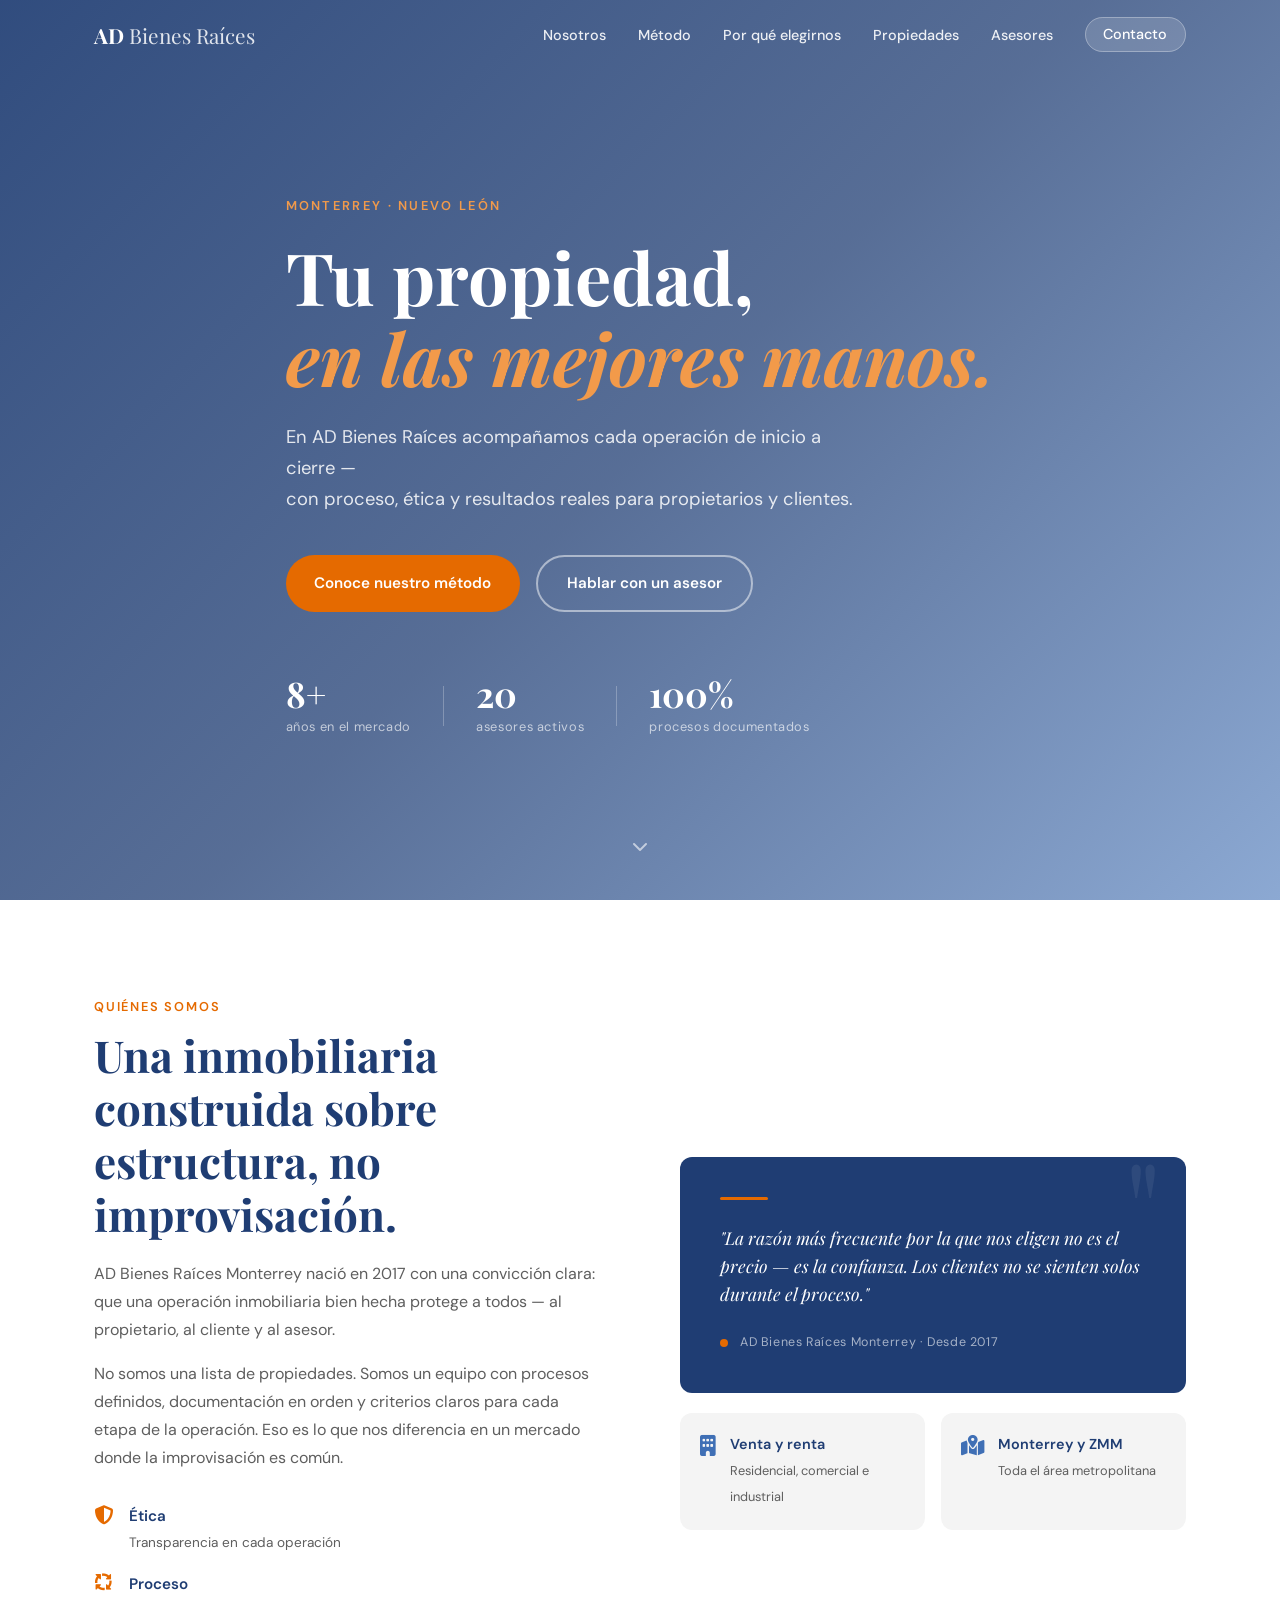
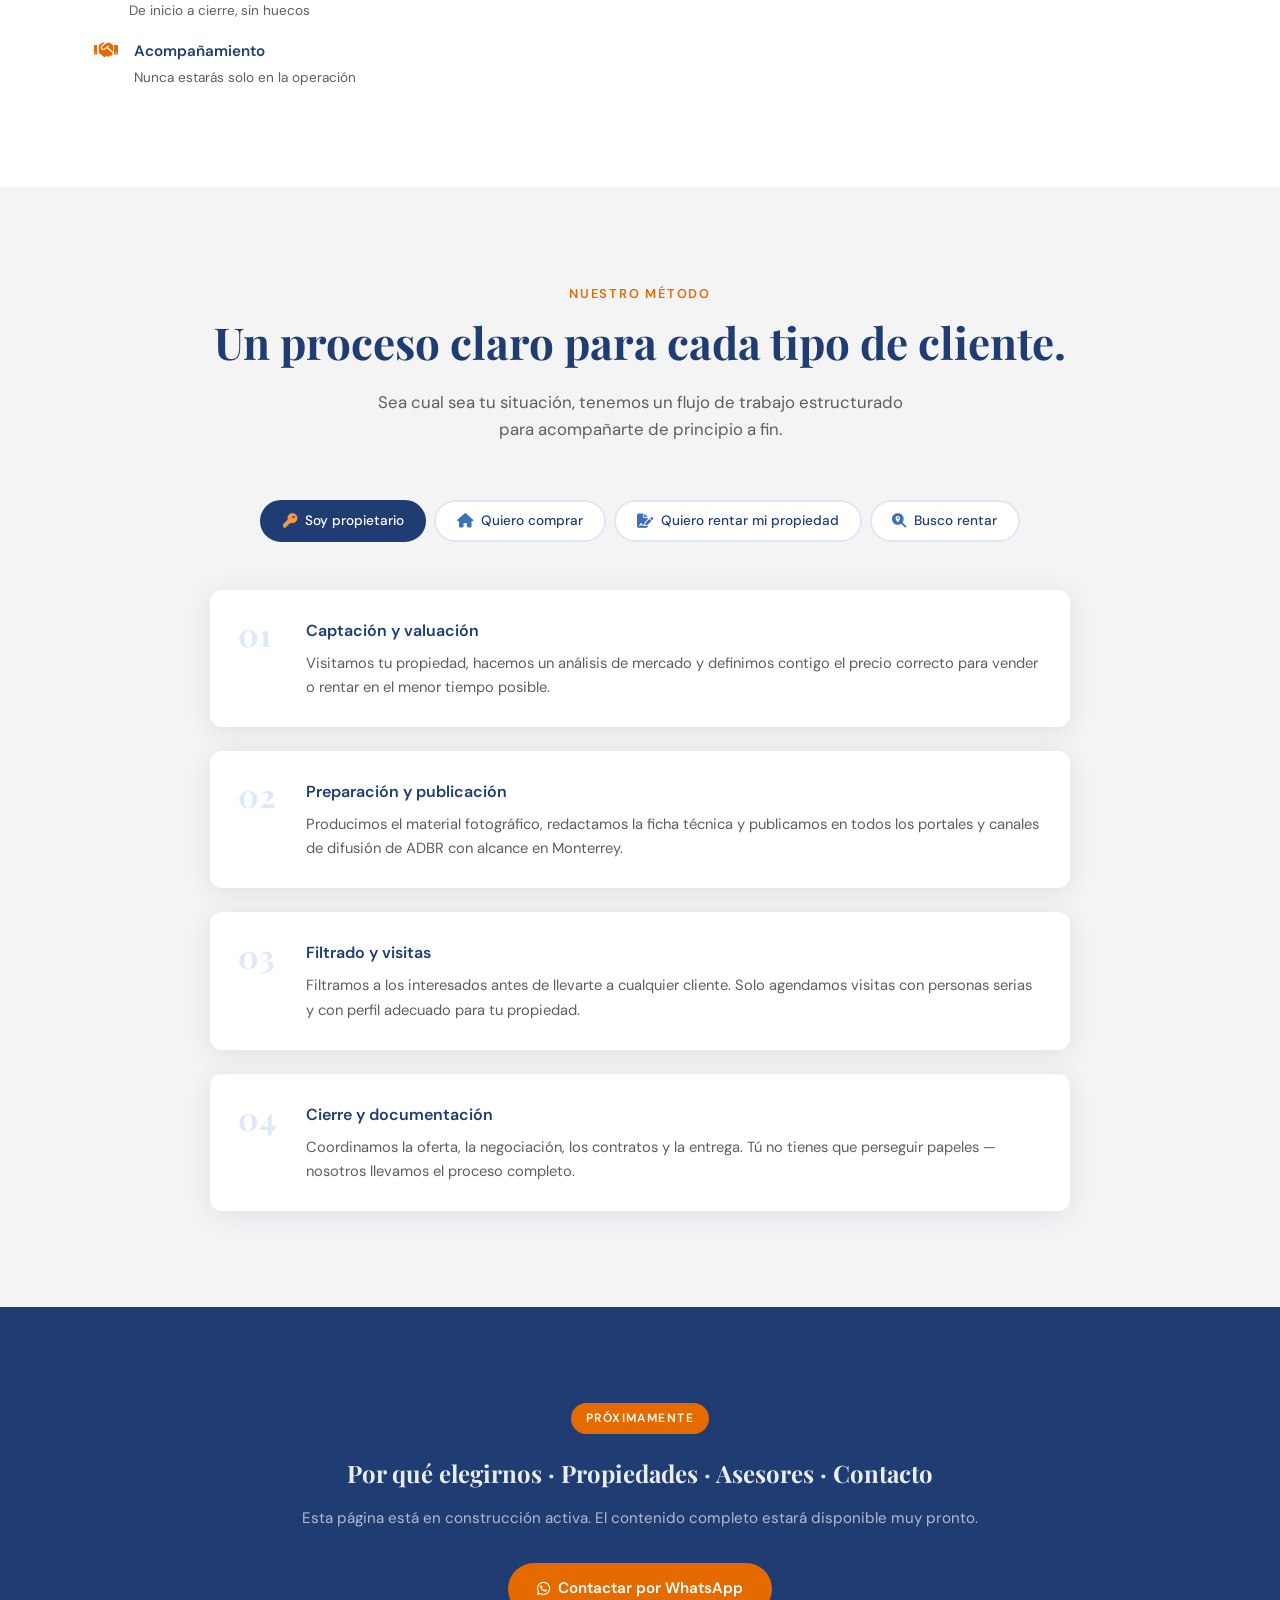
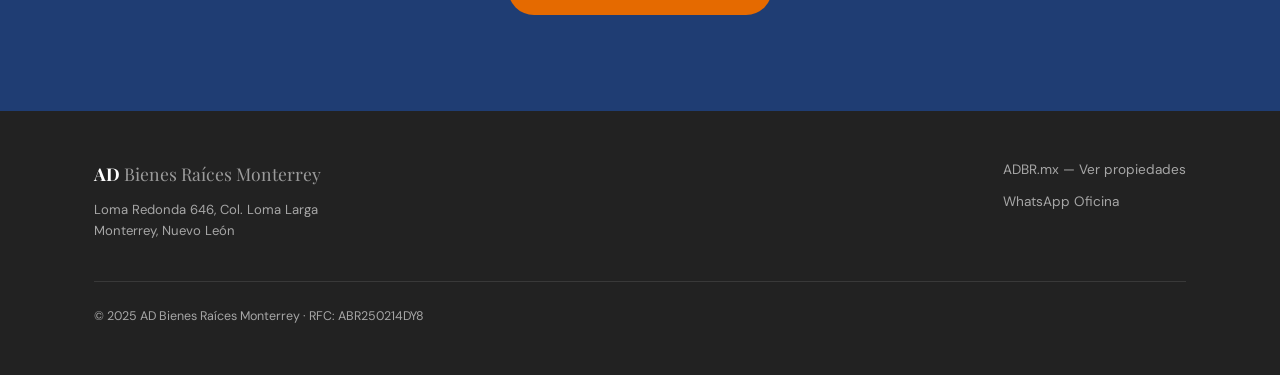
==== commit b16ca2b0: "Add files via upload" ====
--- a/index.html
+++ b/index.html
@@ -1,943 +1,334 @@
 <!DOCTYPE html>
 <html lang="es">
 <head>
-<meta charset="UTF-8">
-<meta name="viewport" content="width=device-width, initial-scale=1.0">
-<title>AD Bienes Raíces — Brand Guide</title>
-<link href="https://fonts.googleapis.com/css2?family=Plus+Jakarta+Sans:wght@300;400;500;600;700;800&family=DM+Serif+Display:ital@0;1&display=swap" rel="stylesheet">
-<style>
-  :root {
-    --azul:     #1F3D73;
-    --azul2:    #3F6FB5;
-    --azul-cl:  #DDE8F8;
-    --naranja:  #E56A00;
-    --naranja2: #F29A4A;
-    --blanco:   #FFFFFF;
-    --gris-bg:  #F4F4F4;
-    --gris-txt: #5E5E5E;
-    --negro:    #222222;
-    --font-head: 'DM Serif Display', Georgia, serif;
-    --font-body: 'Plus Jakarta Sans', sans-serif;
-  }
- 
-  * { margin: 0; padding: 0; box-sizing: border-box; }
- 
-  body {
-    font-family: var(--font-body);
-    background: var(--gris-bg);
-    color: var(--negro);
-    line-height: 1.6;
-  }
- 
-  /* NAV */
-  nav {
-    position: sticky;
-    top: 0;
-    z-index: 100;
-    background: var(--azul);
-    display: flex;
-    align-items: center;
-    justify-content: space-between;
-    padding: 14px 40px;
-    box-shadow: 0 2px 20px rgba(0,0,0,.3);
-  }
-  nav .brand { font-family: var(--font-body); font-weight: 800; font-size: 13px; color: var(--blanco); letter-spacing: .08em; text-transform: uppercase; }
-  nav .brand span { color: var(--naranja2); }
-  nav ul { list-style: none; display: flex; gap: 28px; }
-  nav ul li a { color: rgba(255,255,255,.7); text-decoration: none; font-size: 12px; font-weight: 500; letter-spacing: .05em; transition: color .2s; }
-  nav ul li a:hover { color: var(--naranja2); }
- 
-  /* HERO */
-  .hero {
-    background: var(--azul);
-    padding: 80px 60px 70px;
-    display: grid;
-    grid-template-columns: 1fr 1fr;
-    gap: 60px;
-    align-items: center;
-  }
-  .hero-text h1 {
-    font-family: var(--font-head);
-    font-size: 52px;
-    color: var(--blanco);
-    line-height: 1.1;
-    margin-bottom: 16px;
-  }
-  .hero-text h1 em { color: var(--naranja2); font-style: italic; }
-  .hero-text p { color: rgba(255,255,255,.65); font-size: 15px; max-width: 420px; line-height: 1.7; }
-  .hero-badge {
-    background: rgba(255,255,255,.06);
-    border: 1px solid rgba(255,255,255,.12);
-    border-radius: 16px;
-    padding: 32px;
-    text-align: center;
-  }
-  .hero-badge .version { font-size: 11px; color: var(--naranja2); letter-spacing: .12em; text-transform: uppercase; font-weight: 700; margin-bottom: 8px; }
-  .hero-badge .title { font-family: var(--font-head); font-size: 28px; color: var(--blanco); margin-bottom: 6px; }
-  .hero-badge .sub { font-size: 13px; color: rgba(255,255,255,.5); }
- 
-  /* SECTIONS */
-  section { padding: 64px 60px; }
-  section:nth-child(even) { background: var(--blanco); }
-  section:nth-child(odd) { background: var(--gris-bg); }
- 
-  .section-label {
-    font-size: 11px;
-    font-weight: 700;
-    letter-spacing: .14em;
-    text-transform: uppercase;
-    color: var(--naranja);
-    margin-bottom: 8px;
-  }
-  .section-title {
-    font-family: var(--font-head);
-    font-size: 36px;
-    color: var(--azul);
-    margin-bottom: 10px;
-    line-height: 1.15;
-  }
-  .section-sub {
-    font-size: 14px;
-    color: var(--gris-txt);
-    max-width: 600px;
-    margin-bottom: 44px;
-    line-height: 1.7;
-  }
- 
-  /* TYPOGRAPHY SECTION */
-  .type-grid { display: grid; grid-template-columns: 1fr 1fr; gap: 32px; }
- 
-  .type-card {
-    border-radius: 12px;
-    overflow: hidden;
-    border: 1px solid rgba(0,0,0,.07);
-  }
-  .type-card-header {
-    padding: 28px 32px 22px;
-    background: var(--azul);
-    color: var(--blanco);
-  }
-  .type-card-header .role {
-    font-size: 10px; font-weight: 700; letter-spacing: .14em; text-transform: uppercase;
-    color: var(--naranja2); margin-bottom: 6px;
-  }
-  .type-card-header .fname { font-size: 22px; font-weight: 700; margin-bottom: 2px; }
-  .type-card-header .fmeta { font-size: 12px; color: rgba(255,255,255,.5); }
- 
-  .type-card-body { background: var(--blanco); padding: 28px 32px; }
-  .type-sample-display {
-    font-family: var(--font-head);
-    font-size: 40px;
-    color: var(--azul);
-    line-height: 1.15;
-    margin-bottom: 16px;
-  }
-  .type-sample-body {
-    font-family: var(--font-body);
-    font-size: 15px;
-    color: var(--gris-txt);
-    line-height: 1.7;
-    margin-bottom: 20px;
-  }
-  .type-weights { display: flex; flex-wrap: wrap; gap: 8px; }
-  .weight-tag {
-    padding: 4px 12px;
-    border-radius: 20px;
-    font-size: 11px;
-    font-weight: 600;
-    background: var(--azul-cl);
-    color: var(--azul);
-    border: 1px solid rgba(31,61,115,.15);
-  }
- 
-  .type-usage-row {
-    margin-top: 32px;
-    display: grid;
-    grid-template-columns: repeat(3, 1fr);
-    gap: 16px;
-  }
-  .usage-box {
-    padding: 18px;
-    border-radius: 10px;
-    background: var(--gris-bg);
-    border: 1px solid rgba(0,0,0,.06);
-  }
-  .usage-box .ub-label {
-    font-size: 10px; font-weight: 700; letter-spacing: .1em; text-transform: uppercase;
-    color: var(--naranja); margin-bottom: 6px;
-  }
-  .usage-box .ub-desc { font-size: 12px; color: var(--gris-txt); line-height: 1.5; }
- 
-  /* PAIRING DEMO */
-  .pairing-demo {
-    margin-top: 40px;
-    border-radius: 14px;
-    overflow: hidden;
-    border: 1px solid rgba(0,0,0,.07);
-  }
-  .pd-top {
-    background: var(--azul);
-    padding: 36px 40px;
-  }
-  .pd-top h2 { font-family: var(--font-head); font-size: 34px; color: var(--blanco); margin-bottom: 6px; }
-  .pd-top h2 em { color: var(--naranja2); font-style: italic; }
-  .pd-top p { font-family: var(--font-body); font-size: 14px; color: rgba(255,255,255,.6); max-width: 480px; line-height: 1.6; }
-  .pd-bottom {
-    background: var(--blanco);
-    padding: 28px 40px;
-    display: flex;
-    align-items: center;
-    gap: 40px;
-  }
-  .pd-stat { text-align: center; }
-  .pd-stat .num { font-family: var(--font-head); font-size: 32px; color: var(--naranja); }
-  .pd-stat .lbl { font-size: 11px; font-weight: 600; color: var(--gris-txt); letter-spacing: .05em; text-transform: uppercase; }
-  .pd-divider { width: 1px; height: 40px; background: rgba(0,0,0,.1); }
-  .pd-tag {
-    margin-left: auto;
-    display: flex; gap: 8px; align-items: center;
-    background: var(--azul-cl);
-    padding: 10px 18px;
-    border-radius: 8px;
-    font-size: 12px; font-weight: 700; color: var(--azul);
-  }
- 
-  /* SCALE TABLE */
-  .scale-table { width: 100%; border-collapse: collapse; margin-top: 32px; font-size: 14px; }
-  .scale-table thead tr { background: var(--azul); color: var(--blanco); }
-  .scale-table thead th { padding: 14px 20px; text-align: left; font-size: 11px; letter-spacing: .08em; text-transform: uppercase; font-weight: 600; }
-  .scale-table tbody tr { border-bottom: 1px solid rgba(0,0,0,.06); }
-  .scale-table tbody tr:nth-child(even) { background: var(--gris-bg); }
-  .scale-table tbody td { padding: 14px 20px; color: var(--negro); }
-  .scale-table tbody td:first-child { font-weight: 700; color: var(--azul); }
-  .pill-orange { background: rgba(229,106,0,.12); color: var(--naranja); font-size: 11px; font-weight: 700; padding: 3px 10px; border-radius: 20px; display: inline-block; }
-  .pill-blue   { background: var(--azul-cl); color: var(--azul); font-size: 11px; font-weight: 700; padding: 3px 10px; border-radius: 20px; display: inline-block; }
- 
-  /* COLOR PALETTE */
-  .palette-grid { display: grid; grid-template-columns: repeat(5, 1fr); gap: 16px; margin-top: 8px; }
-  .swatch {
-    border-radius: 12px;
-    overflow: hidden;
-    box-shadow: 0 2px 12px rgba(0,0,0,.1);
-    border: 1px solid rgba(0,0,0,.06);
-  }
-  .swatch-color { height: 80px; }
-  .swatch-info { background: var(--blanco); padding: 12px 14px; }
-  .swatch-info .sw-name { font-size: 12px; font-weight: 700; color: var(--negro); margin-bottom: 2px; }
-  .swatch-info .sw-hex { font-size: 11px; font-family: 'Courier New', monospace; color: var(--gris-txt); margin-bottom: 6px; }
-  .swatch-info .sw-use { font-size: 10px; color: var(--gris-txt); line-height: 1.4; }
- 
-  .palette-support { display: grid; grid-template-columns: repeat(4, 1fr); gap: 16px; margin-top: 16px; }
- 
-  /* VOICE */
-  .voice-grid { display: grid; grid-template-columns: 1fr 1fr; gap: 24px; }
-  .voice-card {
-    border-radius: 12px;
-    padding: 28px;
-    border: 1px solid rgba(0,0,0,.06);
-  }
-  .voice-card.do { background: rgba(31,61,115,.04); border-color: rgba(31,61,115,.15); }
-  .voice-card.dont { background: rgba(229,106,0,.04); border-color: rgba(229,106,0,.2); }
-  .voice-card .vc-label {
-    font-size: 11px; font-weight: 700; letter-spacing: .12em; text-transform: uppercase;
-    margin-bottom: 16px; padding: 5px 14px; border-radius: 20px; display: inline-block;
-  }
-  .voice-card.do .vc-label { background: var(--azul-cl); color: var(--azul); }
-  .voice-card.dont .vc-label { background: rgba(229,106,0,.12); color: var(--naranja); }
-  .voice-card ul { list-style: none; }
-  .voice-card ul li { font-size: 13px; color: var(--gris-txt); padding: 8px 0; border-bottom: 1px solid rgba(0,0,0,.06); line-height: 1.5; }
-  .voice-card ul li:last-child { border-bottom: none; padding-bottom: 0; }
-  .voice-card ul li::before { margin-right: 8px; font-weight: 700; }
-  .voice-card.do ul li::before { content: "✓"; color: var(--azul); }
-  .voice-card.dont ul li::before { content: "✗"; color: var(--naranja); }
- 
-  /* EXAMPLES */
-  .examples-grid { display: grid; grid-template-columns: 1fr 1fr; gap: 24px; margin-top: 8px; }
-  .ex-card {
-    border-radius: 14px;
-    overflow: hidden;
-    border: 1px solid rgba(0,0,0,.07);
-    box-shadow: 0 4px 20px rgba(0,0,0,.06);
-  }
-  .ex-label {
-    padding: 10px 20px;
-    font-size: 10px;
-    font-weight: 700;
-    letter-spacing: .1em;
-    text-transform: uppercase;
-  }
-  .ex-label.social { background: var(--azul); color: var(--naranja2); }
-  .ex-label.doc { background: var(--gris-bg); color: var(--azul); border-bottom: 1px solid rgba(0,0,0,.07); }
- 
-  /* Social post mockup */
-  .social-post {
-    background: var(--azul);
-    padding: 28px;
-    position: relative;
-  }
-  .sp-tag {
-    display: inline-block;
-    background: var(--naranja);
-    color: var(--blanco);
-    font-size: 9px;
-    font-weight: 700;
-    letter-spacing: .1em;
-    text-transform: uppercase;
-    padding: 4px 12px;
-    border-radius: 4px;
-    margin-bottom: 14px;
-  }
-  .sp-location { font-size: 11px; color: rgba(255,255,255,.5); margin-bottom: 4px; }
-  .sp-price { font-family: var(--font-head); font-size: 36px; color: var(--blanco); line-height: 1; margin-bottom: 4px; }
-  .sp-price span { color: var(--naranja2); }
-  .sp-type { font-size: 12px; color: rgba(255,255,255,.6); margin-bottom: 16px; }
-  .sp-features { display: flex; gap: 10px; flex-wrap: wrap; margin-bottom: 16px; }
-  .sp-feat {
-    background: rgba(255,255,255,.08);
-    border: 1px solid rgba(255,255,255,.12);
-    border-radius: 6px;
-    padding: 5px 12px;
-    font-size: 11px;
-    color: rgba(255,255,255,.8);
-    font-weight: 500;
-  }
-  .sp-cta {
-    display: inline-block;
-    background: var(--naranja);
-    color: var(--blanco);
-    font-size: 11px;
-    font-weight: 700;
-    padding: 8px 18px;
-    border-radius: 6px;
-    letter-spacing: .04em;
-  }
- 
-  /* Doc mockup */
-  .doc-mock {
-    background: var(--blanco);
-    padding: 28px;
-  }
-  .dm-header {
-    border-bottom: 3px solid var(--azul);
-    padding-bottom: 14px;
-    margin-bottom: 18px;
-    display: flex;
-    justify-content: space-between;
-    align-items: flex-end;
-  }
-  .dm-header .dm-title { font-family: var(--font-head); font-size: 22px; color: var(--azul); }
-  .dm-header .dm-ref { font-size: 11px; color: var(--gris-txt); }
-  .dm-row { display: flex; gap: 16px; margin-bottom: 10px; }
-  .dm-field { flex: 1; }
-  .dm-field label { font-size: 9px; font-weight: 700; letter-spacing: .1em; text-transform: uppercase; color: var(--naranja); display: block; margin-bottom: 3px; }
-  .dm-field p { font-size: 12px; color: var(--negro); }
-  .dm-divider { border: none; border-top: 1px solid var(--azul-cl); margin: 12px 0; }
-  .dm-price-block {
-    background: var(--azul);
-    border-radius: 8px;
-    padding: 12px 16px;
-    display: flex;
-    justify-content: space-between;
-    align-items: center;
-  }
-  .dm-price-block .lbl { font-size: 10px; font-weight: 700; letter-spacing: .08em; text-transform: uppercase; color: rgba(255,255,255,.6); }
-  .dm-price-block .val { font-family: var(--font-head); font-size: 22px; color: var(--blanco); }
-  .dm-price-block .val span { color: var(--naranja2); }
- 
-  /* QUICK RULES */
-  .rules-grid { display: grid; grid-template-columns: repeat(3, 1fr); gap: 20px; }
-  .rule-card {
-    border-radius: 12px;
-    padding: 24px;
-    background: var(--blanco);
-    border: 1px solid rgba(0,0,0,.06);
-  }
-  .rule-card .rc-icon { font-size: 28px; margin-bottom: 10px; }
-  .rule-card .rc-title { font-size: 14px; font-weight: 700; color: var(--azul); margin-bottom: 8px; }
-  .rule-card .rc-text { font-size: 12px; color: var(--gris-txt); line-height: 1.6; }
-  .rule-card.warn { border-color: rgba(229,106,0,.3); background: rgba(229,106,0,.03); }
-  .rule-card.warn .rc-title { color: var(--naranja); }
- 
-  /* FOOTER */
-  footer {
-    background: var(--negro);
-    padding: 32px 60px;
-    display: flex;
-    align-items: center;
-    justify-content: space-between;
-  }
-  footer p { font-size: 12px; color: rgba(255,255,255,.4); }
-  footer .ft-brand { font-family: var(--font-body); font-weight: 800; font-size: 13px; color: var(--blanco); letter-spacing: .08em; }
-  footer .ft-brand span { color: var(--naranja); }
- 
-  @media (max-width: 900px) {
-    nav ul { display: none; }
-    .hero { grid-template-columns: 1fr; padding: 40px 28px; }
-    section { padding: 40px 28px; }
-    .type-grid, .voice-grid, .examples-grid, .rules-grid { grid-template-columns: 1fr; }
-    .palette-grid, .palette-support { grid-template-columns: repeat(2, 1fr); }
-    .type-usage-row { grid-template-columns: 1fr 1fr; }
-    footer { flex-direction: column; gap: 12px; text-align: center; padding: 28px; }
-  }
-</style>
+  <meta charset="UTF-8" />
+  <meta name="viewport" content="width=device-width, initial-scale=1.0" />
+  <title>AD Bienes Raíces Monterrey</title>
+  <link rel="preconnect" href="https://fonts.googleapis.com" />
+  <link rel="preconnect" href="https://fonts.gstatic.com" crossorigin />
+  <link href="https://fonts.googleapis.com/css2?family=Playfair+Display:wght@400;600;700&family=DM+Sans:wght@300;400;500;600&display=swap" rel="stylesheet" />
+  <link rel="stylesheet" href="https://cdnjs.cloudflare.com/ajax/libs/font-awesome/6.5.0/css/all.min.css" />
+  <link rel="stylesheet" href="styles.css" />
 </head>
 <body>
- 
-<!-- NAV -->
-<nav>
-  <div class="brand">ADBR <span>Brand Guide</span></div>
-  <ul>
-    <li><a href="#tipografia">Tipografía</a></li>
-    <li><a href="#colores">Colores</a></li>
-    <li><a href="#voz">Voz y Tono</a></li>
-    <li><a href="#aplicacion">Aplicación</a></li>
-    <li><a href="#reglas">Reglas Rápidas</a></li>
-  </ul>
-</nav>
- 
-<!-- HERO -->
-<div class="hero">
-  <div class="hero-text">
-    <h1>Brand Guide<br><em>ADBR</em><br>Bienes Raíces</h1>
-    <p>Este documento define los estándares visuales y de comunicación de ADBR Monterrey. Todo material de la empresa — digital, impreso o en redes — debe aplicar estas guías de forma consistente.</p>
-  </div>
-  <div class="hero-badge">
-    <div class="version">Versión 1.0 — 2025</div>
-    <div class="title">Manual de Identidad</div>
-    <div class="sub" style="margin-bottom:20px;">ADBR Bienes Raíces Monterrey</div>
-    <div style="display:flex;flex-direction:column;gap:10px;text-align:left;">
-      <div style="display:flex;align-items:center;gap:10px;padding:12px 16px;background:rgba(255,255,255,.06);border-radius:8px;border:1px solid rgba(255,255,255,.1);">
-        <span style="font-size:18px;">🎨</span>
-        <div>
-          <div style="font-size:11px;color:var(--naranja2);font-weight:700;margin-bottom:2px;">NUEVO</div>
-          <div style="font-size:12px;color:rgba(255,255,255,.8);">Tipografía actualizada</div>
-        </div>
-      </div>
-      <div style="display:flex;align-items:center;gap:10px;padding:12px 16px;background:rgba(255,255,255,.06);border-radius:8px;border:1px solid rgba(255,255,255,.1);">
-        <span style="font-size:18px;">📐</span>
-        <div>
-          <div style="font-size:11px;color:var(--naranja2);font-weight:700;margin-bottom:2px;">DEFINIDO</div>
-          <div style="font-size:12px;color:rgba(255,255,255,.8);">Escala tipográfica por uso</div>
-        </div>
-      </div>
-      <div style="display:flex;align-items:center;gap:10px;padding:12px 16px;background:rgba(255,255,255,.06);border-radius:8px;border:1px solid rgba(255,255,255,.1);">
-        <span style="font-size:18px;">📣</span>
-        <div>
-          <div style="font-size:11px;color:var(--naranja2);font-weight:700;margin-bottom:2px;">EXPANDIDO</div>
-          <div style="font-size:12px;color:rgba(255,255,255,.8);">Reglas de voz y aplicación</div>
-        </div>
-      </div>
-    </div>
-  </div>
-</div>
- 
-<!-- ─────────── TIPOGRAFÍA ─────────── -->
-<section id="tipografia">
-  <div class="section-label">Identidad tipográfica</div>
-  <div class="section-title">Tipografía de Marca</div>
-  <div class="section-sub">ADBR usa dos fuentes complementarias. DM Serif Display para impacto y jerarquía, Plus Jakarta Sans para legibilidad en cuerpos y UI. Esta combinación logra un balance entre autoridad institucional y accesibilidad moderna — exactamente lo que proyecta una inmobiliaria profesional pero cercana.</div>
- 
-  <div class="type-grid">
-    <!-- Card 1 -->
-    <div class="type-card">
-      <div class="type-card-header">
-        <div class="role">🔵 Fuente Principal — Titulares</div>
-        <div class="fname">DM Serif Display</div>
-        <div class="fmeta">Serif · Google Fonts · Gratis · Canva disponible</div>
-      </div>
-      <div class="type-card-body">
-        <div class="type-sample-display">Invertir en Monterrey<br>es invertir en futuro.</div>
-        <div class="type-sample-body" style="font-family:var(--font-head);font-style:italic;font-size:18px;color:var(--naranja);margin-bottom:16px;">Tu inmobiliaria de confianza.</div>
-        <div class="type-weights">
-          <span class="weight-tag">Regular 400</span>
-          <span class="weight-tag">Italic 400</span>
-        </div>
-      </div>
-    </div>
- 
-    <!-- Card 2 -->
-    <div class="type-card">
-      <div class="type-card-header">
-        <div class="role">🔷 Fuente Secundaria — Cuerpo y UI</div>
-        <div class="fname">Plus Jakarta Sans</div>
-        <div class="fmeta">Sans-serif geométrico · Google Fonts · Gratis · Canva disponible</div>
-      </div>
-      <div class="type-card-body">
-        <div class="type-sample-body" style="font-size:17px;color:var(--negro);font-weight:500;margin-bottom:6px;">Edificio comercial en renta, Centro de Monterrey con conectividad al transporte público.</div>
-        <div class="type-sample-body" style="font-size:14px;">Ubicado a una cuadra del metro, ideal para corporativos que requieren concentración de personal y excelente conectividad urbana.</div>
-        <div class="type-weights">
-          <span class="weight-tag">Light 300</span>
-          <span class="weight-tag">Regular 400</span>
-          <span class="weight-tag">Medium 500</span>
-          <span class="weight-tag">SemiBold 600</span>
-          <span class="weight-tag">Bold 700</span>
-          <span class="weight-tag">ExtraBold 800</span>
-        </div>
-      </div>
-    </div>
-  </div>
- 
-  <!-- Por qué estas fuentes -->
-  <div style="margin-top:32px;padding:28px 32px;background:var(--blanco);border-radius:14px;border:1px solid rgba(0,0,0,.07);">
-    <div style="font-size:12px;font-weight:700;color:var(--naranja);letter-spacing:.1em;text-transform:uppercase;margin-bottom:16px;">¿Por qué este par?</div>
-    <div style="display:grid;grid-template-columns:repeat(3,1fr);gap:24px;">
-      <div>
-        <div style="font-size:13px;font-weight:700;color:var(--azul);margin-bottom:6px;">Autoridad sin frialdad</div>
-        <div style="font-size:12px;color:var(--gris-txt);line-height:1.6;">DM Serif Display tiene elegancia clásica sin sonar anticuado. Proyecta confianza institucional — lo que necesita una inmobiliaria formal.</div>
-      </div>
-      <div>
-        <div style="font-size:13px;font-weight:700;color:var(--azul);margin-bottom:6px;">Legible en todos los formatos</div>
-        <div style="font-size:12px;color:var(--gris-txt);line-height:1.6;">Plus Jakarta Sans funciona perfecto en stories de Instagram, documentos Word, presentaciones y pantallas pequeñas — sin perder personalidad.</div>
-      </div>
-      <div>
-        <div style="font-size:13px;font-weight:700;color:var(--azul);margin-bottom:6px;">Disponible en Canva</div>
-        <div style="font-size:12px;color:var(--gris-txt);line-height:1.6;">Ambas están en Canva gratis. No requieren instalación ni licencias adicionales. Fáciles de aplicar hoy mismo en todas tus plantillas.</div>
-      </div>
-    </div>
-  </div>
- 
-  <!-- Demo del par en contexto real -->
-  <div class="pairing-demo" style="margin-top:32px;">
-    <div class="pd-top">
-      <h2>Casa en venta,<br>San Jerónimo. <em>Monterrey.</em></h2>
-      <p>Residencia de 4 recámaras con jardín privado, doble cochera y acabados de alto nivel. Zona con excelente acceso a vialidades principales.</p>
-    </div>
-    <div class="pd-bottom">
-      <div class="pd-stat"><div class="num">4</div><div class="lbl">Recámaras</div></div>
-      <div class="pd-divider"></div>
-      <div class="pd-stat"><div class="num">3</div><div class="lbl">Baños</div></div>
-      <div class="pd-divider"></div>
-      <div class="pd-stat"><div class="num">280<span style="font-size:18px;">m²</span></div><div class="lbl">Construcción</div></div>
-      <div class="pd-divider"></div>
-      <div class="pd-stat"><div class="num" style="font-size:22px;">$5.8M</div><div class="lbl">Precio MX</div></div>
-      <div class="pd-tag">📍 San Jerónimo · EN VENTA</div>
-    </div>
-  </div>
- 
-  <!-- Tabla de escala tipográfica -->
-  <div style="margin-top:40px;">
-    <div style="font-size:13px;font-weight:700;color:var(--azul);margin-bottom:16px;">Escala tipográfica por uso</div>
-    <table class="scale-table">
-      <thead>
-        <tr>
-          <th>Nivel</th>
-          <th>Fuente</th>
-          <th>Tamaño</th>
-          <th>Peso</th>
-          <th>Uso típico</th>
-          <th>Plataforma</th>
-        </tr>
-      </thead>
-      <tbody>
-        <tr>
-          <td>H1 — Gran titular</td>
-          <td>DM Serif Display</td>
-          <td>40–52px / 36–44pt</td>
-          <td>Regular / Italic</td>
-          <td>Portada de flyer, hero de banner, título de presentación</td>
-          <td><span class="pill-orange">Canva</span> <span class="pill-blue">Pptx</span></td>
-        </tr>
-        <tr>
-          <td>H2 — Subtítulo</td>
-          <td>DM Serif Display</td>
-          <td>26–34px / 24–30pt</td>
-          <td>Regular</td>
-          <td>Nombre de propiedad, sección principal</td>
-          <td><span class="pill-orange">Canva</span> <span class="pill-blue">Pptx</span> <span class="pill-blue">Word</span></td>
-        </tr>
-        <tr>
-          <td>Label destacado</td>
-          <td>Plus Jakarta Sans</td>
-          <td>18–22px / 16–20pt</td>
-          <td>SemiBold 600</td>
-          <td>Precio, CTA, dato clave, nombre de colonia</td>
-          <td><span class="pill-orange">Canva</span> <span class="pill-blue">Word</span></td>
-        </tr>
-        <tr>
-          <td>Cuerpo principal</td>
-          <td>Plus Jakarta Sans</td>
-          <td>13–15px / 11–13pt</td>
-          <td>Regular 400</td>
-          <td>Descripción de propiedad, párrafos, emails</td>
-          <td><span class="pill-blue">Word</span> <span class="pill-blue">Email</span> <span class="pill-orange">Canva</span></td>
-        </tr>
-        <tr>
-          <td>Etiqueta / Badge</td>
-          <td>Plus Jakarta Sans</td>
-          <td>9–11px / 8–10pt</td>
-          <td>Bold 700 · Mayúsculas</td>
-          <td>"EN VENTA", "EN RENTA", código de propiedad, pie de página</td>
-          <td><span class="pill-orange">Canva</span> <span class="pill-blue">Pptx</span></td>
-        </tr>
-      </tbody>
-    </table>
-  </div>
- 
-  <div class="type-usage-row" style="margin-top:28px;">
-    <div class="usage-box">
-      <div class="ub-label">En Canva</div>
-      <div class="ub-desc">Busca exactamente "DM Serif Display" y "Plus Jakarta Sans". Ambas aparecen en la búsqueda de fuentes sin necesidad de Pro.</div>
-    </div>
-    <div class="usage-box">
-      <div class="ub-label">En Word / Google Docs</div>
-      <div class="ub-desc">Descarga ambas de Google Fonts e instala en tu sistema. Una vez instaladas están disponibles en todos los programas de Office.</div>
-    </div>
-    <div class="usage-box">
-      <div class="ub-label">Alternativa de emergencia</div>
-      <div class="ub-desc">Si por alguna razón no están disponibles: Georgia como reemplazo de DM Serif Display, y Trebuchet MS como reemplazo de Plus Jakarta Sans.</div>
-    </div>
-  </div>
-</section>
- 
-<!-- ─────────── COLORES ─────────── -->
-<section id="colores">
-  <div class="section-label">Paleta oficial</div>
-  <div class="section-title">Colores de Marca</div>
-  <div class="section-sub">Sin cambios al sistema actual. La paleta está bien establecida. Esta sección la documenta de forma completa para referencia de uso y aplicación correcta en todos los formatos.</div>
- 
-  <div style="font-size:12px;font-weight:700;color:var(--azul);margin-bottom:14px;letter-spacing:.06em;text-transform:uppercase;">Colores primarios</div>
-  <div class="palette-grid">
-    <div class="swatch">
-      <div class="swatch-color" style="background:#1F3D73;"></div>
-      <div class="swatch-info">
-        <div class="sw-name">Azul Principal</div>
-        <div class="sw-hex">#1F3D73</div>
-        <div class="sw-use">Base de marca. Fondos, barras, encabezados institucionales.</div>
-      </div>
-    </div>
-    <div class="swatch">
-      <div class="swatch-color" style="background:#3F6FB5;"></div>
-      <div class="swatch-info">
-        <div class="sw-name">Azul Secundario</div>
-        <div class="sw-hex">#3F6FB5</div>
-        <div class="sw-use">Elementos de apoyo, íconos, subtítulos, bordes activos.</div>
-      </div>
-    </div>
-    <div class="swatch">
-      <div class="swatch-color" style="background:#DDE8F8;"></div>
-      <div class="swatch-info">
-        <div class="sw-name">Azul Claro</div>
-        <div class="sw-hex">#DDE8F8</div>
-        <div class="sw-use">Fondos de tabla, secciones suaves, áreas de descanso visual.</div>
-      </div>
-    </div>
-    <div class="swatch">
-      <div class="swatch-color" style="background:#E56A00;"></div>
-      <div class="swatch-info">
-        <div class="sw-name">Naranja Principal</div>
-        <div class="sw-hex">#E56A00</div>
-        <div class="sw-use">Acento principal. CTAs, precios, elementos destacados. Usar con moderación.</div>
-      </div>
-    </div>
-    <div class="swatch">
-      <div class="swatch-color" style="background:#F29A4A;"></div>
-      <div class="swatch-info">
-        <div class="sw-name">Naranja Suave</div>
-        <div class="sw-hex">#F29A4A</div>
-        <div class="sw-use">Acento secundario. Callouts, badges, indicadores, texto sobre azul oscuro.</div>
-      </div>
-    </div>
-  </div>
- 
-  <div style="font-size:12px;font-weight:700;color:var(--azul);margin-top:28px;margin-bottom:14px;letter-spacing:.06em;text-transform:uppercase;">Colores de soporte</div>
-  <div class="palette-support">
-    <div class="swatch">
-      <div class="swatch-color" style="background:#FFFFFF;border-bottom:1px solid #eee;"></div>
-      <div class="swatch-info">
-        <div class="sw-name">Blanco</div>
-        <div class="sw-hex">#FFFFFF</div>
-        <div class="sw-use">Fondos limpios, texto sobre oscuros.</div>
-      </div>
-    </div>
-    <div class="swatch">
-      <div class="swatch-color" style="background:#F4F4F4;"></div>
-      <div class="swatch-info">
-        <div class="sw-name">Gris Limpio</div>
-        <div class="sw-hex">#F4F4F4</div>
-        <div class="sw-use">Fondos de sección, filas alternas.</div>
-      </div>
-    </div>
-    <div class="swatch">
-      <div class="swatch-color" style="background:#5E5E5E;"></div>
-      <div class="swatch-info">
-        <div class="sw-name">Gris Texto</div>
-        <div class="sw-hex">#5E5E5E</div>
-        <div class="sw-use">Texto secundario, descripciones, notas al pie.</div>
-      </div>
-    </div>
-    <div class="swatch">
-      <div class="swatch-color" style="background:#222222;"></div>
-      <div class="swatch-info">
-        <div class="sw-name">Negro Suave</div>
-        <div class="sw-hex">#222222</div>
-        <div class="sw-use">Texto principal en documentos.</div>
-      </div>
-    </div>
-  </div>
- 
-  <!-- Regla 70/20/10 visual -->
-  <div style="margin-top:36px;background:var(--blanco);border-radius:14px;padding:28px 32px;border:1px solid rgba(0,0,0,.07);">
-    <div style="font-size:12px;font-weight:700;color:var(--naranja);letter-spacing:.1em;text-transform:uppercase;margin-bottom:20px;">Regla de proporciones 70 · 20 · 10</div>
-    <div style="display:grid;grid-template-columns:7fr 2fr 1fr;gap:0;border-radius:8px;overflow:hidden;height:56px;margin-bottom:20px;">
-      <div style="background:var(--azul);display:flex;align-items:center;padding:0 20px;color:rgba(255,255,255,.9);font-size:13px;font-weight:700;">70% — Azul</div>
-      <div style="background:var(--gris-bg);display:flex;align-items:center;padding:0 14px;color:var(--gris-txt);font-size:12px;font-weight:600;border-top:1px solid rgba(0,0,0,.07);border-bottom:1px solid rgba(0,0,0,.07);">20% — Blanco/Gris</div>
-      <div style="background:var(--naranja);display:flex;align-items:center;justify-content:center;color:var(--blanco);font-size:12px;font-weight:700;">10%</div>
-    </div>
-    <div style="display:grid;grid-template-columns:repeat(3,1fr);gap:20px;">
-      <div>
-        <div style="font-size:13px;font-weight:700;color:var(--azul);margin-bottom:4px;">70% Azul</div>
-        <div style="font-size:12px;color:var(--gris-txt);line-height:1.5;">Base de todos los materiales. Fondos de cards, barras de sección, encabezados, bordes y marcos.</div>
-      </div>
-      <div>
-        <div style="font-size:13px;font-weight:700;color:var(--gris-txt);margin-bottom:4px;">20% Blanco y Gris</div>
-        <div style="font-size:12px;color:var(--gris-txt);line-height:1.5;">Respiración visual. Evitan la saturación y dan limpieza. Fondos, espacios, márgenes y superficies de texto.</div>
-      </div>
-      <div>
-        <div style="font-size:13px;font-weight:700;color:var(--naranja);margin-bottom:4px;">10% Naranja</div>
-        <div style="font-size:12px;color:var(--gris-txt);line-height:1.5;">Solo para resaltar lo más importante. Precios, CTAs, palabras clave. Pierde fuerza si se usa en exceso.</div>
-      </div>
-    </div>
-  </div>
-</section>
- 
-<!-- ─────────── VOZ Y TONO ─────────── -->
-<section id="voz">
-  <div class="section-label">Comunicación</div>
-  <div class="section-title">Voz y Tono de ADBR</div>
-  <div class="section-sub">La forma en que habla ADBR es parte de su marca. Aplica en redes, documentos, mensajes con clientes y cualquier comunicación de la empresa.</div>
- 
-  <div class="voice-grid">
-    <div class="voice-card do">
-      <div class="vc-label">✓ Somos así</div>
-      <ul>
-        <li>Directos y claros — sin rodeos ni tecnicismos innecesarios</li>
-        <li>Profesionales sin ser fríos — cercanos sin ser informales</li>
-        <li>Honestos sobre plazos, precios y procesos reales</li>
-        <li>Seguros — no usamos lenguaje dubitativo ("quizás", "tal vez podría")</li>
-        <li>Concretos con los tiempos y números — damos cifras, no vagos</li>
-        <li>Orientados al cliente — hablamos de beneficios reales, no de características vacías</li>
+
+  <!-- ══════════════════════════════════════════════ NAV -->
+  <nav class="nav" id="navbar">
+    <div class="nav-inner">
+      <a href="#inicio" class="nav-logo">
+        <span class="logo-ad">AD</span><span class="logo-br"> Bienes Raíces</span>
+      </a>
+      <ul class="nav-links">
+        <li><a href="#nosotros">Nosotros</a></li>
+        <li><a href="#como-trabajamos">Método</a></li>
+        <li><a href="#diferenciadores">Por qué elegirnos</a></li>
+        <li><a href="#propiedades">Propiedades</a></li>
+        <li><a href="#asesores">Asesores</a></li>
+        <li><a href="#contacto" class="nav-cta">Contacto</a></li>
       </ul>
-    </div>
-    <div class="voice-card dont">
-      <div class="vc-label">✗ No somos así</div>
-      <ul>
-        <li>Exagerados ni con promesas vacías — sin "el mejor", "único en su tipo"</li>
-        <li>Formales en exceso ni robóticos — no escribimos como notario</li>
-        <li>Vagos con los tiempos — nunca decir "pronto", "en breve", "a la brevedad"</li>
-        <li>Informales en comunicaciones oficiales o documentos</li>
-        <li>Insistentes ni presionadores — confiamos en la calidad de nuestro trabajo</li>
-        <li>Usando emojis en exceso ni lenguaje muy coloquial en materiales formales</li>
-      </ul>
-    </div>
-  </div>
- 
-  <!-- Ejemplos de escritura -->
-  <div style="margin-top:32px;background:var(--blanco);border-radius:14px;padding:28px 32px;border:1px solid rgba(0,0,0,.07);">
-    <div style="font-size:12px;font-weight:700;color:var(--naranja);letter-spacing:.1em;text-transform:uppercase;margin-bottom:20px;">Ejemplos de escritura correcta vs incorrecta</div>
-    <div style="display:grid;grid-template-columns:1fr 1fr;gap:24px;">
-      <div>
-        <div style="font-size:11px;font-weight:700;color:var(--gris-txt);letter-spacing:.08em;text-transform:uppercase;margin-bottom:10px;">❌ Incorrecto</div>
-        <div style="padding:14px 16px;background:rgba(229,106,0,.05);border-left:3px solid var(--naranja);border-radius:0 8px 8px 0;font-size:13px;color:var(--gris-txt);line-height:1.6;margin-bottom:10px;">"¡Esta propiedad es una oportunidad única e irrepetible en el mercado! ¡No dejes pasar este increíble inmueble de primera calidad que te va a encantar!"</div>
-        <div style="padding:14px 16px;background:rgba(229,106,0,.05);border-left:3px solid var(--naranja);border-radius:0 8px 8px 0;font-size:13px;color:var(--gris-txt);line-height:1.6;">"Le contactaremos a la brevedad para darle seguimiento a su solicitud."</div>
-      </div>
-      <div>
-        <div style="font-size:11px;font-weight:700;color:var(--azul);letter-spacing:.08em;text-transform:uppercase;margin-bottom:10px;">✓ Correcto</div>
-        <div style="padding:14px 16px;background:var(--azul-cl);border-left:3px solid var(--azul2);border-radius:0 8px 8px 0;font-size:13px;color:var(--negro);line-height:1.6;margin-bottom:10px;">"Edificio comercial en el Centro con 3,062 m² de construcción y 30 estacionamientos. Ideal para operaciones corporativas que requieren conectividad urbana."</div>
-        <div style="padding:14px 16px;background:var(--azul-cl);border-left:3px solid var(--azul2);border-radius:0 8px 8px 0;font-size:13px;color:var(--negro);line-height:1.6;">"Le llamamos antes del viernes para confirmar la visita y resolver sus dudas."</div>
-      </div>
-    </div>
-  </div>
-</section>
- 
-<!-- ─────────── APLICACIÓN ─────────── -->
-<section id="aplicacion">
-  <div class="section-label">En la práctica</div>
-  <div class="section-title">Aplicación de Marca</div>
-  <div class="section-sub">Ejemplos de cómo se ve la identidad de ADBR aplicada en formatos reales: publicaciones en redes y documentos internos.</div>
- 
-  <div class="examples-grid">
-    <!-- Social post mock -->
-    <div class="ex-card">
-      <div class="ex-label social">📱 Publicación de propiedad — Redes sociales</div>
-      <div class="social-post">
-        <div class="sp-tag">EN VENTA</div>
-        <div class="sp-location">📍 Valle Oriente, San Pedro Garza García</div>
-        <div class="sp-price">$<span>7,200,000</span></div>
-        <div class="sp-type">Casa habitación · Plusvalía alta</div>
-        <div class="sp-features">
-          <span class="sp-feat">4 Recámaras</span>
-          <span class="sp-feat">3.5 Baños</span>
-          <span class="sp-feat">320 m² const.</span>
-          <span class="sp-feat">Doble cochera</span>
-          <span class="sp-feat">Jardín privado</span>
-        </div>
-        <div style="font-size:12px;color:rgba(255,255,255,.6);margin-bottom:16px;line-height:1.5;">Residencia con acabados de alto nivel en una de las zonas de mayor plusvalía del área metropolitana. Fraccionamiento privado con acceso controlado.</div>
-        <div style="display:flex;justify-content:space-between;align-items:center;">
-          <span class="sp-cta">81 8143 1003 · adbr.mx</span>
-          <span style="font-size:10px;color:rgba(255,255,255,.4);">Código: VN-GFT821</span>
-        </div>
-      </div>
-    </div>
- 
-    <!-- Doc mock -->
-    <div class="ex-card">
-      <div class="ex-label doc">📄 Ficha de propiedad — Documento</div>
-      <div class="doc-mock">
-        <div class="dm-header">
-          <div>
-            <div class="dm-title">Ficha de Propiedad</div>
-            <div class="dm-ref" style="font-family:var(--font-body);">ADBR Bienes Raíces Monterrey</div>
-          </div>
-          <div class="dm-ref">Código: <strong style="color:var(--naranja);">NN-GVF353</strong></div>
-        </div>
-        <div class="dm-row">
-          <div class="dm-field">
-            <label>Tipo de inmueble</label>
-            <p>Edificio Comercial</p>
-          </div>
-          <div class="dm-field">
-            <label>Operación</label>
-            <p>En Renta</p>
-          </div>
-          <div class="dm-field">
-            <label>Colonia</label>
-            <p>Centro, Monterrey</p>
-          </div>
-        </div>
-        <hr class="dm-divider">
-        <div class="dm-row">
-          <div class="dm-field">
-            <label>Construcción</label>
-            <p>3,062 m²</p>
-          </div>
-          <div class="dm-field">
-            <label>Terreno</label>
-            <p>2,213 m²</p>
-          </div>
-          <div class="dm-field">
-            <label>Estacionamientos</label>
-            <p>30 lugares</p>
-          </div>
-        </div>
-        <hr class="dm-divider">
-        <div style="padding:10px 0;font-size:12px;color:var(--gris-txt);line-height:1.6;margin-bottom:14px;">Edificio corporativo con conectividad al transporte público. Ubicado a una cuadra del metro, ideal para corporativos que requieren concentración de personal.</div>
-        <div class="dm-price-block">
-          <div>
-            <div class="lbl">Precio mensual</div>
-            <div class="val">$<span>400,000</span> MXN</div>
-          </div>
-          <div style="font-size:11px;color:rgba(255,255,255,.5);">81 8143 1003 · adbr.mx</div>
-        </div>
-      </div>
-    </div>
-  </div>
- 
-  <!-- Logo usage rules -->
-  <div style="margin-top:36px;background:var(--blanco);border-radius:14px;padding:28px 32px;border:1px solid rgba(0,0,0,.07);">
-    <div style="font-size:12px;font-weight:700;color:var(--naranja);letter-spacing:.1em;text-transform:uppercase;margin-bottom:20px;">Uso de logotipo</div>
-    <div style="display:grid;grid-template-columns:1fr 1fr;gap:32px;">
-      <div>
-        <div style="font-size:13px;font-weight:700;color:var(--azul);margin-bottom:10px;">Versión cuadrada</div>
-        <div style="font-size:12px;color:var(--gris-txt);line-height:1.6;">Para redes sociales (foto de perfil, sello en stories y publicaciones), tarjetas de presentación, sellos en documentos, íconos de apps y espacios cuadrados.</div>
-      </div>
-      <div>
-        <div style="font-size:13px;font-weight:700;color:var(--azul);margin-bottom:10px;">Versión horizontal</div>
-        <div style="font-size:12px;color:var(--gris-txt);line-height:1.6;">Para encabezados de documentos Word, banners, presentaciones, firmas de email, portadas de fichas de propiedad y cualquier formato apaisado.</div>
-      </div>
-    </div>
-    <div style="margin-top:18px;padding:14px 18px;background:rgba(229,106,0,.07);border-radius:8px;border-left:3px solid var(--naranja);">
-      <div style="font-size:12px;color:var(--negro);line-height:1.5;"><strong style="color:var(--naranja);">Regla importante:</strong> El logo con fondo blanco va sobre fondos claros o de color. El logo transparente va sobre fondos oscuros (azul, fotografías). Nunca colocar el logo de fondo blanco sobre un fondo de color oscuro — se verá el cuadro blanco.</div>
-    </div>
-  </div>
-</section>
- 
-<!-- ─────────── REGLAS RÁPIDAS ─────────── -->
-<section id="reglas">
-  <div class="section-label">Referencia rápida</div>
-  <div class="section-title">Reglas de Oro</div>
-  <div class="section-sub">Las reglas más importantes del branding de ADBR en una sola vista. Imprímelas o tenlas a la mano al crear cualquier material.</div>
- 
-  <div class="rules-grid">
-    <div class="rule-card">
-      <div class="rc-icon">🔤</div>
-      <div class="rc-title">Solo dos fuentes</div>
-      <div class="rc-text">DM Serif Display para títulos y Plus Jakarta Sans para todo lo demás. Nunca mezclar más fuentes en un mismo material. Arial queda eliminado de los materiales de marca.</div>
-    </div>
-    <div class="rule-card">
-      <div class="rc-icon">🎨</div>
-      <div class="rc-title">Naranja es acento, no base</div>
-      <div class="rc-text">El naranja (#E56A00) solo se usa en el 10% del diseño. Un precio, un botón, una palabra clave. Si todo es naranja, nada destaca. El azul domina siempre.</div>
-    </div>
-    <div class="rule-card">
-      <div class="rc-icon">🏷️</div>
-      <div class="rc-title">Etiquetas en mayúsculas</div>
-      <div class="rc-text">"EN VENTA", "EN RENTA", "PRECIO MX", "EDIFICIO COMERCIAL" — siempre en mayúsculas, Plus Jakarta Sans Bold, tamaño pequeño. Esto le da uniformidad a todos los materiales.</div>
-    </div>
-    <div class="rule-card">
-      <div class="rc-icon">🖼️</div>
-      <div class="rc-title">Logo correcto en cada fondo</div>
-      <div class="rc-text">Fondo claro → logo con fondo blanco. Fondo oscuro o foto → logo transparente. Nunca logo blanco sobre blanco ni logo oscuro sobre azul.</div>
-    </div>
-    <div class="rule-card">
-      <div class="rc-icon">📐</div>
-      <div class="rc-title">Espacio libre alrededor del logo</div>
-      <div class="rc-text">Dejar siempre un espacio mínimo equivalente a la altura de la "A" del logo en todos sus lados. Nunca colocar texto u otros elementos demasiado cerca del logo.</div>
-    </div>
-    <div class="rule-card warn">
-      <div class="rc-icon">⚠️</div>
-      <div class="rc-title">No modificar el logo</div>
-      <div class="rc-text">Sin sombras, sin contornos, sin efectos, sin cambiar colores, sin estirar ni comprimir. Si el espacio no le queda al logo, cambiar el diseño — no el logo.</div>
-    </div>
-    <div class="rule-card">
-      <div class="rc-icon">💬</div>
-      <div class="rc-title">Sin palabras vacías</div>
-      <div class="rc-text">Prohibido: "increíble", "único en su tipo", "oportunidad irrepetible", "pronto", "a la brevedad". En su lugar: datos concretos, fechas, metros cuadrados, precios.</div>
-    </div>
-    <div class="rule-card">
-      <div class="rc-icon">📱</div>
-      <div class="rc-title">Diseñar para mobile primero</div>
-      <div class="rc-text">La mayoría de clientes ven las publicaciones en celular. Verificar siempre que el texto sea legible en pantalla pequeña y que los precios y contacto sean visibles sin hacer zoom.</div>
-    </div>
-    <div class="rule-card">
-      <div class="rc-icon">🔁</div>
-      <div class="rc-title">Consistencia sobre creatividad</div>
-      <div class="rc-text">Es preferible un diseño consistente con la marca a uno "creativo" que rompe el sistema. La consistencia construye reconocimiento. El reconocimiento construye confianza.</div>
-    </div>
-  </div>
- 
-  <!-- Resumen de sistema tipográfico para pegar en Canva -->
-  <div style="margin-top:40px;background:var(--azul);border-radius:14px;padding:32px;color:var(--blanco);">
-    <div style="font-size:11px;font-weight:700;letter-spacing:.12em;text-transform:uppercase;color:var(--naranja2);margin-bottom:16px;">📋 Referencia rápida para Canva</div>
-    <div style="display:grid;grid-template-columns:repeat(3,1fr);gap:24px;">
-      <div>
-        <div style="font-size:12px;font-weight:700;color:var(--naranja2);margin-bottom:8px;">Fuente de título</div>
-        <div style="font-family:var(--font-head);font-size:22px;color:var(--blanco);margin-bottom:4px;">DM Serif Display</div>
-        <div style="font-size:11px;color:rgba(255,255,255,.5);">Regular · Italic para énfasis</div>
-      </div>
-      <div>
-        <div style="font-size:12px;font-weight:700;color:var(--naranja2);margin-bottom:8px;">Fuente de cuerpo</div>
-        <div style="font-size:18px;font-weight:700;color:var(--blanco);margin-bottom:4px;">Plus Jakarta Sans</div>
-        <div style="font-size:11px;color:rgba(255,255,255,.5);">400 · 600 · 700 · 800</div>
-      </div>
-      <div>
-        <div style="font-size:12px;font-weight:700;color:var(--naranja2);margin-bottom:8px;">Colores principales</div>
-        <div style="display:flex;gap:8px;flex-wrap:wrap;">
-          <span style="background:#1F3D73;border:2px solid rgba(255,255,255,.2);color:var(--blanco);font-size:10px;padding:4px 10px;border-radius:4px;">#1F3D73</span>
-          <span style="background:#E56A00;color:var(--blanco);font-size:10px;padding:4px 10px;border-radius:4px;">#E56A00</span>
-          <span style="background:#F29A4A;color:var(--blanco);font-size:10px;padding:4px 10px;border-radius:4px;">#F29A4A</span>
-          <span style="background:#3F6FB5;color:var(--blanco);font-size:10px;padding:4px 10px;border-radius:4px;">#3F6FB5</span>
-          <span style="background:#DDE8F8;color:var(--azul);font-size:10px;padding:4px 10px;border-radius:4px;">#DDE8F8</span>
-        </div>
-      </div>
-    </div>
-  </div>
-</section>
- 
-<footer>
-  <div class="ft-brand">ADBR <span>Bienes Raíces</span> Monterrey</div>
-  <p>Manual de Identidad Visual v1.0 — 2025 · Uso interno</p>
-  <p>www.adbr.mx · 81 8143 1003</p>
-</footer>
- 
+      <button class="hamburger" id="hamburger" aria-label="Menú">
+        <span></span><span></span><span></span>
+      </button>
+    </div>
+  </nav>
+
+  <!-- ══════════════════════════════════════════════ HERO -->
+  <section class="hero" id="inicio">
+    <div class="hero-bg">
+      <div class="hero-overlay"></div>
+    </div>
+    <div class="hero-content">
+      <div class="hero-eyebrow">Monterrey · Nuevo León</div>
+      <h1 class="hero-title">
+        Tu propiedad,<br/>
+        <span class="hero-accent">en las mejores manos.</span>
+      </h1>
+      <p class="hero-sub">
+        En AD Bienes Raíces acompañamos cada operación de inicio a cierre —<br class="hide-mobile"/>
+        con proceso, ética y resultados reales para propietarios y clientes.
+      </p>
+      <div class="hero-actions">
+        <a href="#como-trabajamos" class="btn-primary">Conoce nuestro método</a>
+        <a href="#contacto" class="btn-secondary">Hablar con un asesor</a>
+      </div>
+      <div class="hero-stats">
+        <div class="stat">
+          <span class="stat-num">8+</span>
+          <span class="stat-label">años en el mercado</span>
+        </div>
+        <div class="stat-divider"></div>
+        <div class="stat">
+          <span class="stat-num">20</span>
+          <span class="stat-label">asesores activos</span>
+        </div>
+        <div class="stat-divider"></div>
+        <div class="stat">
+          <span class="stat-num">100%</span>
+          <span class="stat-label">procesos documentados</span>
+        </div>
+      </div>
+    </div>
+    <a href="#nosotros" class="hero-scroll">
+      <i class="fa-solid fa-chevron-down"></i>
+    </a>
+  </section>
+
+  <!-- ══════════════════════════════════════════════ QUIÉNES SOMOS -->
+  <section class="section nosotros" id="nosotros">
+    <div class="container">
+      <div class="nosotros-grid">
+        <div class="nosotros-text fade-in">
+          <div class="section-eyebrow">Quiénes somos</div>
+          <h2 class="section-title">Una inmobiliaria construida sobre estructura, no improvisación.</h2>
+          <p>AD Bienes Raíces Monterrey nació en 2017 con una convicción clara: que una operación inmobiliaria bien hecha protege a todos — al propietario, al cliente y al asesor.</p>
+          <p>No somos una lista de propiedades. Somos un equipo con procesos definidos, documentación en orden y criterios claros para cada etapa de la operación. Eso es lo que nos diferencia en un mercado donde la improvisación es común.</p>
+          <div class="nosotros-valores">
+            <div class="valor">
+              <i class="fa-solid fa-shield-halved"></i>
+              <div>
+                <strong>Ética</strong>
+                <span>Transparencia en cada operación</span>
+              </div>
+            </div>
+            <div class="valor">
+              <i class="fa-solid fa-arrows-spin"></i>
+              <div>
+                <strong>Proceso</strong>
+                <span>De inicio a cierre, sin huecos</span>
+              </div>
+            </div>
+            <div class="valor">
+              <i class="fa-solid fa-handshake"></i>
+              <div>
+                <strong>Acompañamiento</strong>
+                <span>Nunca estarás solo en la operación</span>
+              </div>
+            </div>
+          </div>
+        </div>
+        <div class="nosotros-visual fade-in">
+          <div class="nosotros-card-big">
+            <div class="nc-accent-bar"></div>
+            <p class="nc-quote">"La razón más frecuente por la que nos eligen no es el precio — es la confianza. Los clientes no se sienten solos durante el proceso."</p>
+            <div class="nc-firma">
+              <div class="nc-firma-dot"></div>
+              <span>AD Bienes Raíces Monterrey · Desde 2017</span>
+            </div>
+          </div>
+          <div class="nosotros-cards-small">
+            <div class="nc-small">
+              <i class="fa-solid fa-building"></i>
+              <div>
+                <strong>Venta y renta</strong>
+                <span>Residencial, comercial e industrial</span>
+              </div>
+            </div>
+            <div class="nc-small">
+              <i class="fa-solid fa-map-location-dot"></i>
+              <div>
+                <strong>Monterrey y ZMM</strong>
+                <span>Toda el área metropolitana</span>
+              </div>
+            </div>
+          </div>
+        </div>
+      </div>
+    </div>
+  </section>
+
+  <!-- ══════════════════════════════════════════════ CÓMO TRABAJAMOS -->
+  <section class="section metodo" id="como-trabajamos">
+    <div class="container">
+      <div class="section-header centered fade-in">
+        <div class="section-eyebrow">Nuestro método</div>
+        <h2 class="section-title">Un proceso claro para cada tipo de cliente.</h2>
+        <p class="section-desc">Sea cual sea tu situación, tenemos un flujo de trabajo estructurado para acompañarte de principio a fin.</p>
+      </div>
+
+      <div class="tabs fade-in">
+        <div class="tab-buttons">
+          <button class="tab-btn active" data-tab="propietario">
+            <i class="fa-solid fa-key"></i> Soy propietario
+          </button>
+          <button class="tab-btn" data-tab="comprador">
+            <i class="fa-solid fa-house"></i> Quiero comprar
+          </button>
+          <button class="tab-btn" data-tab="arrendador">
+            <i class="fa-solid fa-file-signature"></i> Quiero rentar mi propiedad
+          </button>
+          <button class="tab-btn" data-tab="arrendatario">
+            <i class="fa-solid fa-magnifying-glass-location"></i> Busco rentar
+          </button>
+        </div>
+
+        <!-- PROPIETARIO -->
+        <div class="tab-content active" id="tab-propietario">
+          <div class="proceso-steps">
+            <div class="paso">
+              <div class="paso-num">01</div>
+              <div class="paso-body">
+                <h4>Captación y valuación</h4>
+                <p>Visitamos tu propiedad, hacemos un análisis de mercado y definimos contigo el precio correcto para vender o rentar en el menor tiempo posible.</p>
+              </div>
+            </div>
+            <div class="paso">
+              <div class="paso-num">02</div>
+              <div class="paso-body">
+                <h4>Preparación y publicación</h4>
+                <p>Producimos el material fotográfico, redactamos la ficha técnica y publicamos en todos los portales y canales de difusión de ADBR con alcance en Monterrey.</p>
+              </div>
+            </div>
+            <div class="paso">
+              <div class="paso-num">03</div>
+              <div class="paso-body">
+                <h4>Filtrado y visitas</h4>
+                <p>Filtramos a los interesados antes de llevarte a cualquier cliente. Solo agendamos visitas con personas serias y con perfil adecuado para tu propiedad.</p>
+              </div>
+            </div>
+            <div class="paso">
+              <div class="paso-num">04</div>
+              <div class="paso-body">
+                <h4>Cierre y documentación</h4>
+                <p>Coordinamos la oferta, la negociación, los contratos y la entrega. Tú no tienes que perseguir papeles — nosotros llevamos el proceso completo.</p>
+              </div>
+            </div>
+          </div>
+        </div>
+
+        <!-- COMPRADOR -->
+        <div class="tab-content" id="tab-comprador">
+          <div class="proceso-steps">
+            <div class="paso">
+              <div class="paso-num">01</div>
+              <div class="paso-body">
+                <h4>Entendemos tu necesidad</h4>
+                <p>Conversamos contigo para entender qué buscas realmente: zona, presupuesto, uso de la propiedad y condiciones importantes para ti.</p>
+              </div>
+            </div>
+            <div class="paso">
+              <div class="paso-num">02</div>
+              <div class="paso-body">
+                <h4>Búsqueda y selección</h4>
+                <p>Hacemos la búsqueda por ti — en nuestro portafolio y en el mercado — y te presentamos solo las opciones que realmente empatan con tu perfil.</p>
+              </div>
+            </div>
+            <div class="paso">
+              <div class="paso-num">03</div>
+              <div class="paso-body">
+                <h4>Visitas y acompañamiento</h4>
+                <p>Te acompañamos en cada visita, te ayudamos a evaluar cada propiedad y te damos nuestra opinión honesta — aunque eso signifique decirte que una propiedad no conviene.</p>
+              </div>
+            </div>
+            <div class="paso">
+              <div class="paso-num">04</div>
+              <div class="paso-body">
+                <h4>Oferta y cierre</h4>
+                <p>Negociamos por ti, revisamos la documentación legal y te guiamos hasta la firma y entrega. Comprar con ADBR significa no hacerlo solo.</p>
+              </div>
+            </div>
+          </div>
+        </div>
+
+        <!-- ARRENDADOR -->
+        <div class="tab-content" id="tab-arrendador">
+          <div class="proceso-steps">
+            <div class="paso">
+              <div class="paso-num">01</div>
+              <div class="paso-body">
+                <h4>Evaluación y precio de renta</h4>
+                <p>Analizamos tu propiedad y el mercado actual para establecer un precio competitivo que minimice los tiempos de desocupación.</p>
+              </div>
+            </div>
+            <div class="paso">
+              <div class="paso-num">02</div>
+              <div class="paso-body">
+                <h4>Difusión y filtrado de candidatos</h4>
+                <p>Publicamos en todos los canales y filtramos cuidadosamente a los interesados antes de presentártelos — revisamos perfil, historial y capacidad de pago.</p>
+              </div>
+            </div>
+            <div class="paso">
+              <div class="paso-num">03</div>
+              <div class="paso-body">
+                <h4>Garantía y contrato</h4>
+                <p>Trabajamos con póliza jurídica o con obligado solidario. El contrato queda correctamente redactado y revisado antes de la firma.</p>
+              </div>
+            </div>
+            <div class="paso">
+              <div class="paso-num">04</div>
+              <div class="paso-body">
+                <h4>Entrega e inventario</h4>
+                <p>Documentamos el estado de la propiedad al momento de la entrega. Eso protege tus intereses durante todo el período de arrendamiento.</p>
+              </div>
+            </div>
+          </div>
+        </div>
+
+        <!-- ARRENDATARIO -->
+        <div class="tab-content" id="tab-arrendatario">
+          <div class="proceso-steps">
+            <div class="paso">
+              <div class="paso-num">01</div>
+              <div class="paso-body">
+                <h4>Definimos tu búsqueda</h4>
+                <p>Te preguntamos lo que realmente importa: zona, presupuesto, tipo de propiedad y condiciones. Así buscamos propiedades que sí empatan con lo que necesitas.</p>
+              </div>
+            </div>
+            <div class="paso">
+              <div class="paso-num">02</div>
+              <div class="paso-body">
+                <h4>Opciones y visitas</h4>
+                <p>Te presentamos propiedades verificadas y te acompañamos en las visitas. Sin presión, sin apuros — el ritmo lo marcas tú.</p>
+              </div>
+            </div>
+            <div class="paso">
+              <div class="paso-num">03</div>
+              <div class="paso-body">
+                <h4>Solicitud y aprobación</h4>
+                <p>Te guiamos en el proceso de solicitud, te explicamos qué documentos se requieren y qué opciones de garantía existen según tu situación.</p>
+              </div>
+            </div>
+            <div class="paso">
+              <div class="paso-num">04</div>
+              <div class="paso-body">
+                <h4>Firma y entrega de llaves</h4>
+                <p>Coordinamos la firma del contrato, el inventario de la propiedad y la entrega formal. Sabes exactamente en qué condiciones recibes el inmueble.</p>
+              </div>
+            </div>
+          </div>
+        </div>
+      </div>
+    </div>
+  </section>
+
+  <!-- Secciones restantes se cargan en fase 2 -->
+  <section class="section pronto" id="diferenciadores">
+    <div class="container centered">
+      <div class="pronto-badge">Próximamente</div>
+      <h3>Por qué elegirnos · Propiedades · Asesores · Contacto</h3>
+      <p>Esta página está en construcción activa. El contenido completo estará disponible muy pronto.</p>
+      <a href="https://wa.me/528181431003" target="_blank" class="btn-primary" style="margin-top:2rem">
+        <i class="fa-brands fa-whatsapp"></i> Contactar por WhatsApp
+      </a>
+    </div>
+  </section>
+
+  <!-- ══════════════════════════════════════════════ FOOTER -->
+  <footer class="footer">
+    <div class="container footer-inner">
+      <div class="footer-brand">
+        <span class="logo-ad">AD</span><span class="logo-br"> Bienes Raíces Monterrey</span>
+        <p>Loma Redonda 646, Col. Loma Larga<br/>Monterrey, Nuevo León</p>
+      </div>
+      <div class="footer-links">
+        <a href="https://adbr.mx" target="_blank">ADBR.mx — Ver propiedades</a>
+        <a href="https://wa.me/528181431003" target="_blank">WhatsApp Oficina</a>
+      </div>
+      <div class="footer-copy">
+        © 2025 AD Bienes Raíces Monterrey · RFC: ABR250214DY8
+      </div>
+    </div>
+  </footer>
+
+  <script src="main.js"></script>
 </body>
 </html>
--- a/styles.css
+++ b/styles.css
@@ -0,0 +1,616 @@
+/* ══════════════════════════════════════════════════════
+   ADBR · Bienes Raíces Monterrey · Stylesheet
+   ══════════════════════════════════════════════════════ */
+
+:root {
+  --azul:       #1F3D73;
+  --azul2:      #3F6FB5;
+  --azul-claro: #DDE8F8;
+  --naranja:    #E56A00;
+  --naranja-s:  #F29A4A;
+  --blanco:     #FFFFFF;
+  --gris-bg:    #F4F4F4;
+  --gris-txt:   #5E5E5E;
+  --negro:      #222222;
+
+  --font-display: 'Playfair Display', Georgia, serif;
+  --font-body:    'DM Sans', sans-serif;
+
+  --radius:  12px;
+  --shadow:  0 4px 24px rgba(31,61,115,.10);
+  --shadow-lg: 0 12px 48px rgba(31,61,115,.15);
+  --trans:   .3s cubic-bezier(.4,0,.2,1);
+}
+
+*, *::before, *::after { box-sizing: border-box; margin: 0; padding: 0; }
+
+html { scroll-behavior: smooth; }
+
+body {
+  font-family: var(--font-body);
+  color: var(--negro);
+  background: var(--blanco);
+  line-height: 1.65;
+  -webkit-font-smoothing: antialiased;
+}
+
+img { max-width: 100%; display: block; }
+a { text-decoration: none; color: inherit; }
+
+/* ── UTILITIES ───────────────────────────────────────── */
+.container { max-width: 1140px; margin: 0 auto; padding: 0 1.5rem; }
+.centered  { text-align: center; }
+.section   { padding: 6rem 0; }
+.hide-mobile { display: inline; }
+
+.section-eyebrow {
+  font-family: var(--font-body);
+  font-size: .8rem;
+  font-weight: 600;
+  letter-spacing: .14em;
+  text-transform: uppercase;
+  color: var(--naranja);
+  margin-bottom: .75rem;
+}
+.section-title {
+  font-family: var(--font-display);
+  font-size: clamp(1.75rem, 3.5vw, 2.75rem);
+  font-weight: 700;
+  color: var(--azul);
+  line-height: 1.2;
+  margin-bottom: 1.25rem;
+}
+.section-desc {
+  color: var(--gris-txt);
+  font-size: 1.05rem;
+  max-width: 560px;
+  margin: 0 auto;
+}
+.section-header.centered { margin-bottom: 3.5rem; }
+
+/* ── BUTTONS ─────────────────────────────────────────── */
+.btn-primary {
+  display: inline-flex;
+  align-items: center;
+  gap: .5rem;
+  background: var(--naranja);
+  color: var(--blanco);
+  font-family: var(--font-body);
+  font-weight: 600;
+  font-size: .95rem;
+  padding: .85rem 1.8rem;
+  border-radius: 50px;
+  transition: background var(--trans), transform var(--trans), box-shadow var(--trans);
+  border: none; cursor: pointer;
+}
+.btn-primary:hover {
+  background: #c45c00;
+  transform: translateY(-2px);
+  box-shadow: 0 8px 24px rgba(229,106,0,.3);
+}
+.btn-secondary {
+  display: inline-flex;
+  align-items: center;
+  gap: .5rem;
+  background: transparent;
+  color: var(--blanco);
+  font-weight: 600;
+  font-size: .95rem;
+  padding: .85rem 1.8rem;
+  border-radius: 50px;
+  border: 2px solid rgba(255,255,255,.5);
+  transition: all var(--trans);
+}
+.btn-secondary:hover {
+  background: rgba(255,255,255,.1);
+  border-color: var(--blanco);
+}
+
+/* ── FADE IN ──────────────────────────────────────────── */
+.fade-in {
+  opacity: 0;
+  transform: translateY(28px);
+  transition: opacity .7s ease, transform .7s ease;
+}
+.fade-in.visible {
+  opacity: 1;
+  transform: none;
+}
+
+/* ══════════════════════════════════════════════════════
+   NAV
+   ══════════════════════════════════════════════════════ */
+.nav {
+  position: fixed;
+  top: 0; left: 0; right: 0;
+  z-index: 100;
+  padding: 1.1rem 0;
+  transition: background var(--trans), box-shadow var(--trans), padding var(--trans);
+}
+.nav.scrolled {
+  background: var(--blanco);
+  box-shadow: var(--shadow);
+  padding: .7rem 0;
+}
+.nav.scrolled .nav-logo,
+.nav.scrolled .nav-links a { color: var(--azul); }
+.nav.scrolled .logo-br { color: var(--gris-txt); }
+.nav.scrolled .nav-cta {
+  background: var(--naranja);
+  color: var(--blanco) !important;
+}
+.nav.scrolled .hamburger span { background: var(--azul); }
+
+.nav-inner {
+  max-width: 1140px;
+  margin: 0 auto;
+  padding: 0 1.5rem;
+  display: flex;
+  align-items: center;
+  justify-content: space-between;
+}
+.nav-logo {
+  font-family: var(--font-display);
+  font-size: 1.3rem;
+  font-weight: 700;
+  color: var(--blanco);
+  transition: color var(--trans);
+}
+.logo-ad  { color: inherit; }
+.logo-br  { font-weight: 400; opacity: .85; }
+
+.nav-links {
+  display: flex;
+  list-style: none;
+  gap: 2rem;
+  align-items: center;
+}
+.nav-links a {
+  font-size: .9rem;
+  font-weight: 500;
+  color: rgba(255,255,255,.9);
+  transition: color var(--trans);
+}
+.nav-links a:hover { color: var(--naranja-s); }
+.nav-links .nav-cta {
+  background: rgba(255,255,255,.15);
+  color: var(--blanco) !important;
+  padding: .45rem 1.1rem;
+  border-radius: 50px;
+  border: 1px solid rgba(255,255,255,.3);
+  transition: all var(--trans);
+}
+.nav-links .nav-cta:hover {
+  background: var(--naranja);
+  border-color: var(--naranja);
+}
+
+.hamburger {
+  display: none;
+  flex-direction: column;
+  gap: 5px;
+  background: none;
+  border: none;
+  cursor: pointer;
+  padding: .25rem;
+}
+.hamburger span {
+  display: block;
+  width: 24px; height: 2px;
+  background: var(--blanco);
+  border-radius: 2px;
+  transition: all var(--trans);
+}
+
+/* ══════════════════════════════════════════════════════
+   HERO
+   ══════════════════════════════════════════════════════ */
+.hero {
+  position: relative;
+  min-height: 100vh;
+  display: flex;
+  align-items: center;
+  overflow: hidden;
+}
+.hero-bg {
+  position: absolute;
+  inset: 0;
+  background:
+    url('https://images.unsplash.com/photo-1560518883-ce09059eeffa?w=1600&q=80') center/cover no-repeat;
+}
+.hero-overlay {
+  position: absolute;
+  inset: 0;
+  background: linear-gradient(
+    135deg,
+    rgba(31,61,115,.92) 0%,
+    rgba(31,61,115,.75) 50%,
+    rgba(63,111,181,.6) 100%
+  );
+}
+.hero-content {
+  position: relative;
+  z-index: 2;
+  max-width: 1140px;
+  margin: 0 auto;
+  padding: 7rem 1.5rem 5rem;
+}
+.hero-eyebrow {
+  font-size: .8rem;
+  font-weight: 600;
+  letter-spacing: .18em;
+  text-transform: uppercase;
+  color: var(--naranja-s);
+  margin-bottom: 1.25rem;
+}
+.hero-title {
+  font-family: var(--font-display);
+  font-size: clamp(2.5rem, 6vw, 4.5rem);
+  font-weight: 700;
+  color: var(--blanco);
+  line-height: 1.12;
+  margin-bottom: 1.5rem;
+}
+.hero-accent {
+  color: var(--naranja-s);
+  font-style: italic;
+}
+.hero-sub {
+  font-size: clamp(1rem, 2vw, 1.15rem);
+  color: rgba(255,255,255,.85);
+  max-width: 580px;
+  margin-bottom: 2.5rem;
+  line-height: 1.7;
+}
+.hero-actions {
+  display: flex;
+  gap: 1rem;
+  flex-wrap: wrap;
+  margin-bottom: 4rem;
+}
+.hero-stats {
+  display: flex;
+  align-items: center;
+  gap: 2rem;
+  flex-wrap: wrap;
+}
+.stat { display: flex; flex-direction: column; }
+.stat-num {
+  font-family: var(--font-display);
+  font-size: 2.2rem;
+  font-weight: 700;
+  color: var(--blanco);
+  line-height: 1;
+}
+.stat-label {
+  font-size: .8rem;
+  color: rgba(255,255,255,.65);
+  letter-spacing: .05em;
+  margin-top: .3rem;
+}
+.stat-divider {
+  width: 1px; height: 2.5rem;
+  background: rgba(255,255,255,.25);
+}
+.hero-scroll {
+  position: absolute;
+  bottom: 2.5rem; left: 50%;
+  transform: translateX(-50%);
+  color: rgba(255,255,255,.6);
+  font-size: 1rem;
+  animation: bounce 2s infinite;
+  z-index: 2;
+}
+@keyframes bounce {
+  0%, 100% { transform: translateX(-50%) translateY(0); }
+  50%       { transform: translateX(-50%) translateY(8px); }
+}
+
+/* ══════════════════════════════════════════════════════
+   NOSOTROS
+   ══════════════════════════════════════════════════════ */
+.nosotros { background: var(--blanco); }
+.nosotros-grid {
+  display: grid;
+  grid-template-columns: 1fr 1fr;
+  gap: 5rem;
+  align-items: center;
+}
+.nosotros-text p {
+  color: var(--gris-txt);
+  margin-bottom: 1rem;
+  font-size: 1rem;
+  line-height: 1.75;
+}
+.nosotros-valores {
+  display: flex;
+  flex-direction: column;
+  gap: 1rem;
+  margin-top: 2rem;
+}
+.valor {
+  display: flex;
+  align-items: flex-start;
+  gap: 1rem;
+}
+.valor i {
+  font-size: 1.2rem;
+  color: var(--naranja);
+  margin-top: .1rem;
+  flex-shrink: 0;
+}
+.valor strong {
+  display: block;
+  font-weight: 600;
+  color: var(--azul);
+  font-size: .95rem;
+}
+.valor span {
+  font-size: .85rem;
+  color: var(--gris-txt);
+}
+
+.nosotros-card-big {
+  background: var(--azul);
+  border-radius: var(--radius);
+  padding: 2.5rem;
+  margin-bottom: 1.25rem;
+  position: relative;
+  overflow: hidden;
+}
+.nosotros-card-big::before {
+  content: '"';
+  position: absolute;
+  top: -1rem; right: 1.5rem;
+  font-family: var(--font-display);
+  font-size: 8rem;
+  color: rgba(255,255,255,.07);
+  line-height: 1;
+}
+.nc-accent-bar {
+  width: 3rem; height: 3px;
+  background: var(--naranja);
+  border-radius: 2px;
+  margin-bottom: 1.5rem;
+}
+.nc-quote {
+  font-family: var(--font-display);
+  font-size: 1.1rem;
+  color: var(--blanco);
+  line-height: 1.6;
+  font-style: italic;
+}
+.nc-firma {
+  display: flex;
+  align-items: center;
+  gap: .75rem;
+  margin-top: 1.5rem;
+}
+.nc-firma-dot {
+  width: 8px; height: 8px;
+  background: var(--naranja);
+  border-radius: 50%;
+  flex-shrink: 0;
+}
+.nc-firma span {
+  font-size: .78rem;
+  color: rgba(255,255,255,.6);
+  letter-spacing: .05em;
+}
+
+.nosotros-cards-small {
+  display: grid;
+  grid-template-columns: 1fr 1fr;
+  gap: 1rem;
+}
+.nc-small {
+  background: var(--gris-bg);
+  border-radius: var(--radius);
+  padding: 1.25rem;
+  display: flex;
+  align-items: flex-start;
+  gap: .85rem;
+}
+.nc-small i {
+  font-size: 1.3rem;
+  color: var(--azul2);
+  flex-shrink: 0;
+  margin-top: .1rem;
+}
+.nc-small strong {
+  display: block;
+  font-size: .9rem;
+  color: var(--azul);
+  font-weight: 600;
+}
+.nc-small span {
+  font-size: .8rem;
+  color: var(--gris-txt);
+}
+
+/* ══════════════════════════════════════════════════════
+   MÉTODO / TABS
+   ══════════════════════════════════════════════════════ */
+.metodo { background: var(--gris-bg); }
+
+.tabs { max-width: 860px; margin: 0 auto; }
+
+.tab-buttons {
+  display: flex;
+  gap: .5rem;
+  flex-wrap: wrap;
+  justify-content: center;
+  margin-bottom: 3rem;
+}
+.tab-btn {
+  display: flex;
+  align-items: center;
+  gap: .5rem;
+  padding: .65rem 1.3rem;
+  border-radius: 50px;
+  border: 2px solid var(--azul-claro);
+  background: var(--blanco);
+  color: var(--azul);
+  font-family: var(--font-body);
+  font-size: .85rem;
+  font-weight: 500;
+  cursor: pointer;
+  transition: all var(--trans);
+}
+.tab-btn i { font-size: .9rem; color: var(--azul2); }
+.tab-btn:hover { border-color: var(--azul2); background: var(--azul-claro); }
+.tab-btn.active {
+  background: var(--azul);
+  border-color: var(--azul);
+  color: var(--blanco);
+}
+.tab-btn.active i { color: var(--naranja-s); }
+
+.tab-content { display: none; }
+.tab-content.active { display: block; }
+
+.proceso-steps {
+  display: flex;
+  flex-direction: column;
+  gap: 1.5rem;
+}
+.paso {
+  display: flex;
+  gap: 1.75rem;
+  align-items: flex-start;
+  background: var(--blanco);
+  border-radius: var(--radius);
+  padding: 1.75rem;
+  box-shadow: var(--shadow);
+  transition: transform var(--trans), box-shadow var(--trans);
+}
+.paso:hover {
+  transform: translateY(-3px);
+  box-shadow: var(--shadow-lg);
+}
+.paso-num {
+  font-family: var(--font-display);
+  font-size: 2rem;
+  font-weight: 700;
+  color: var(--azul-claro);
+  line-height: 1;
+  flex-shrink: 0;
+  width: 2.5rem;
+}
+.paso-body h4 {
+  font-weight: 600;
+  color: var(--azul);
+  font-size: 1rem;
+  margin-bottom: .4rem;
+}
+.paso-body p {
+  font-size: .92rem;
+  color: var(--gris-txt);
+  line-height: 1.65;
+}
+
+/* ══════════════════════════════════════════════════════
+   PRÓXIMAMENTE (placeholder)
+   ══════════════════════════════════════════════════════ */
+.pronto {
+  background: var(--azul);
+  color: var(--blanco);
+  text-align: center;
+}
+.pronto-badge {
+  display: inline-block;
+  background: var(--naranja);
+  color: var(--blanco);
+  font-size: .75rem;
+  font-weight: 600;
+  letter-spacing: .12em;
+  text-transform: uppercase;
+  padding: .35rem .9rem;
+  border-radius: 50px;
+  margin-bottom: 1.25rem;
+}
+.pronto h3 {
+  font-family: var(--font-display);
+  font-size: 1.5rem;
+  margin-bottom: .75rem;
+  opacity: .9;
+}
+.pronto p {
+  color: rgba(255,255,255,.65);
+  font-size: .95rem;
+}
+
+/* ══════════════════════════════════════════════════════
+   FOOTER
+   ══════════════════════════════════════════════════════ */
+.footer {
+  background: var(--negro);
+  padding: 3rem 0;
+  color: rgba(255,255,255,.6);
+}
+.footer-inner {
+  display: flex;
+  flex-wrap: wrap;
+  gap: 2rem;
+  justify-content: space-between;
+  align-items: flex-start;
+}
+.footer-brand .logo-ad { color: var(--blanco); font-family: var(--font-display); font-size: 1.1rem; font-weight: 700; }
+.footer-brand .logo-br { color: rgba(255,255,255,.65); font-family: var(--font-display); font-size: 1.1rem; }
+.footer-brand p { font-size: .82rem; margin-top: .6rem; line-height: 1.6; }
+.footer-links {
+  display: flex;
+  flex-direction: column;
+  gap: .6rem;
+}
+.footer-links a {
+  font-size: .85rem;
+  color: rgba(255,255,255,.6);
+  transition: color var(--trans);
+}
+.footer-links a:hover { color: var(--naranja-s); }
+.footer-copy {
+  width: 100%;
+  font-size: .78rem;
+  border-top: 1px solid rgba(255,255,255,.1);
+  padding-top: 1.5rem;
+  margin-top: .5rem;
+}
+
+/* ══════════════════════════════════════════════════════
+   RESPONSIVE
+   ══════════════════════════════════════════════════════ */
+@media (max-width: 900px) {
+  .nosotros-grid { grid-template-columns: 1fr; gap: 3rem; }
+  .nosotros-visual { order: -1; }
+}
+
+@media (max-width: 768px) {
+  .nav-links { display: none; }
+  .nav-links.open {
+    display: flex;
+    flex-direction: column;
+    position: fixed;
+    top: 0; left: 0; right: 0; bottom: 0;
+    background: var(--azul);
+    justify-content: center;
+    align-items: center;
+    gap: 2rem;
+    z-index: 99;
+  }
+  .nav-links.open a { font-size: 1.2rem; color: var(--blanco) !important; }
+  .hamburger { display: flex; z-index: 101; }
+  .hamburger.active span:nth-child(1) { transform: translateY(7px) rotate(45deg); }
+  .hamburger.active span:nth-child(2) { opacity: 0; }
+  .hamburger.active span:nth-child(3) { transform: translateY(-7px) rotate(-45deg); }
+
+  .section { padding: 4rem 0; }
+  .hide-mobile { display: none; }
+  .hero-stats { gap: 1.25rem; }
+  .stat-divider { display: none; }
+  .nosotros-cards-small { grid-template-columns: 1fr; }
+
+  .tab-buttons { gap: .4rem; }
+  .tab-btn { font-size: .8rem; padding: .55rem 1rem; }
+  .tab-btn span { display: none; }
+}
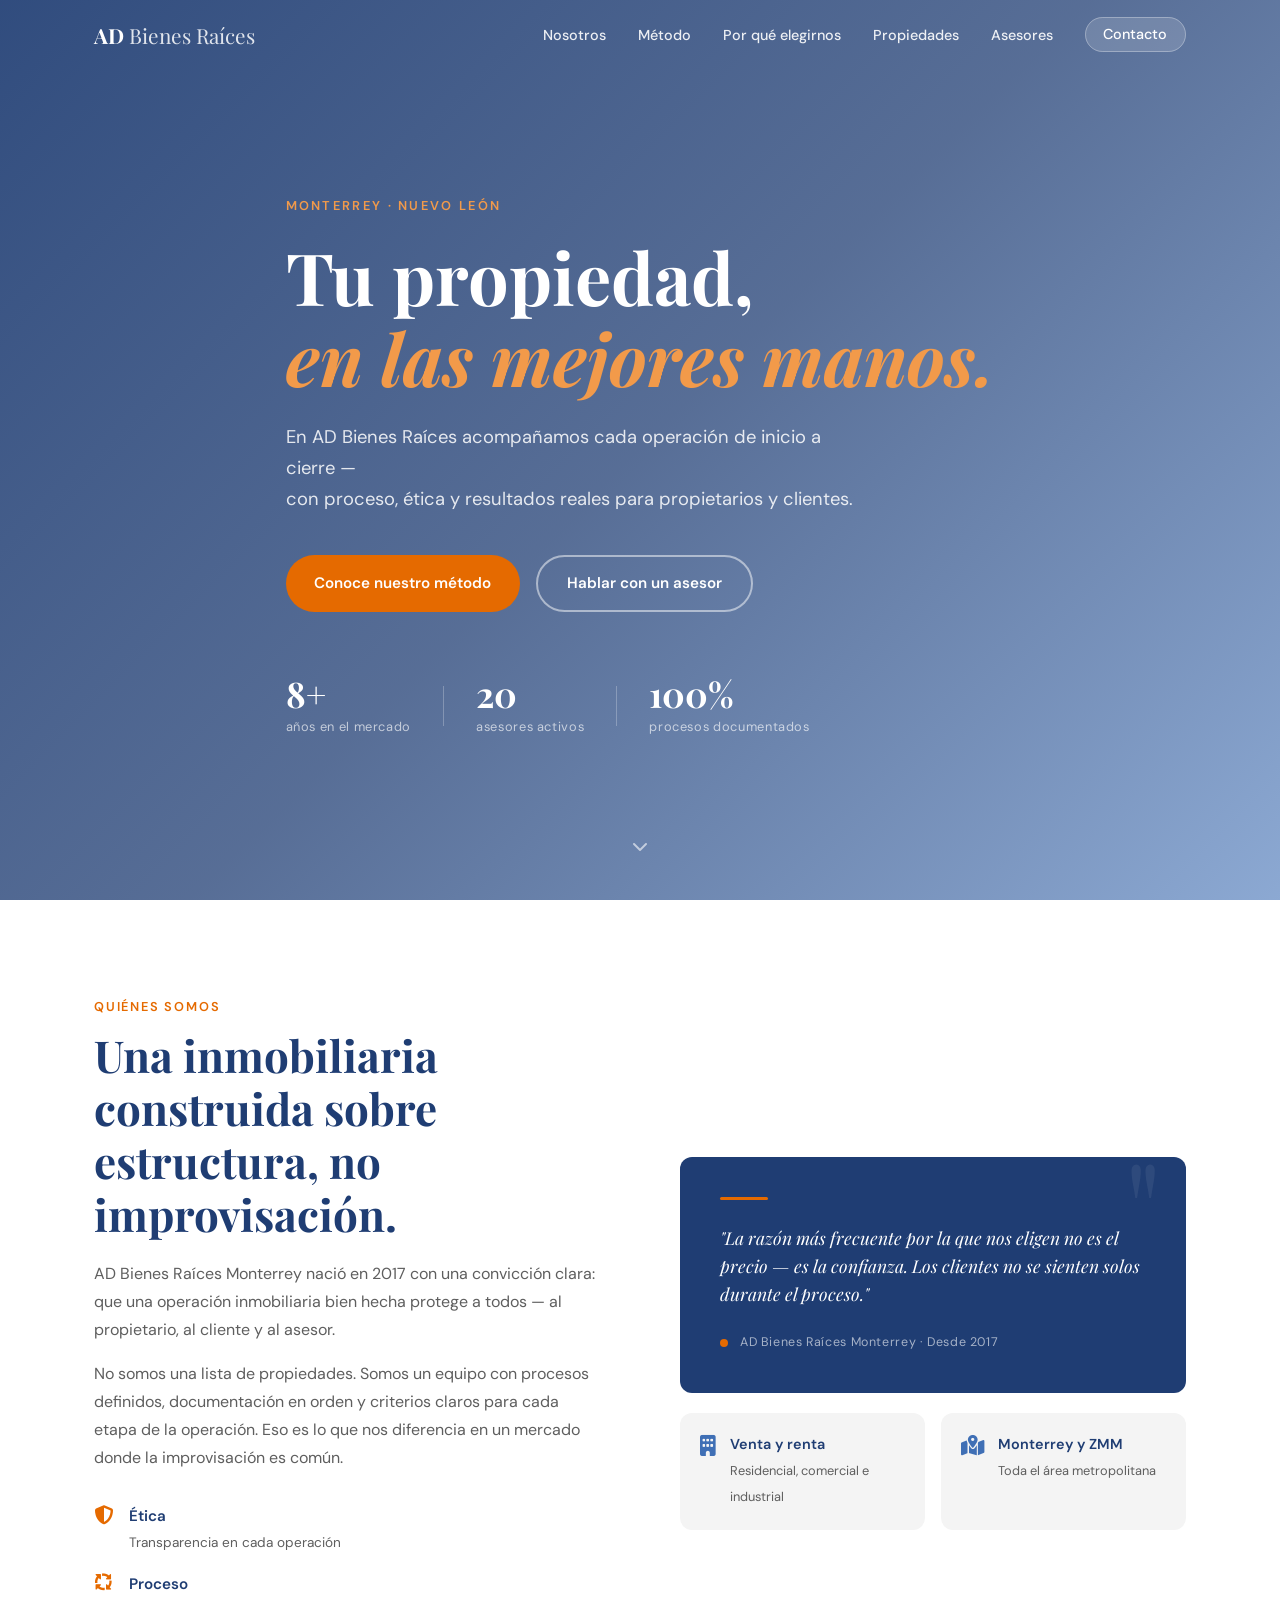
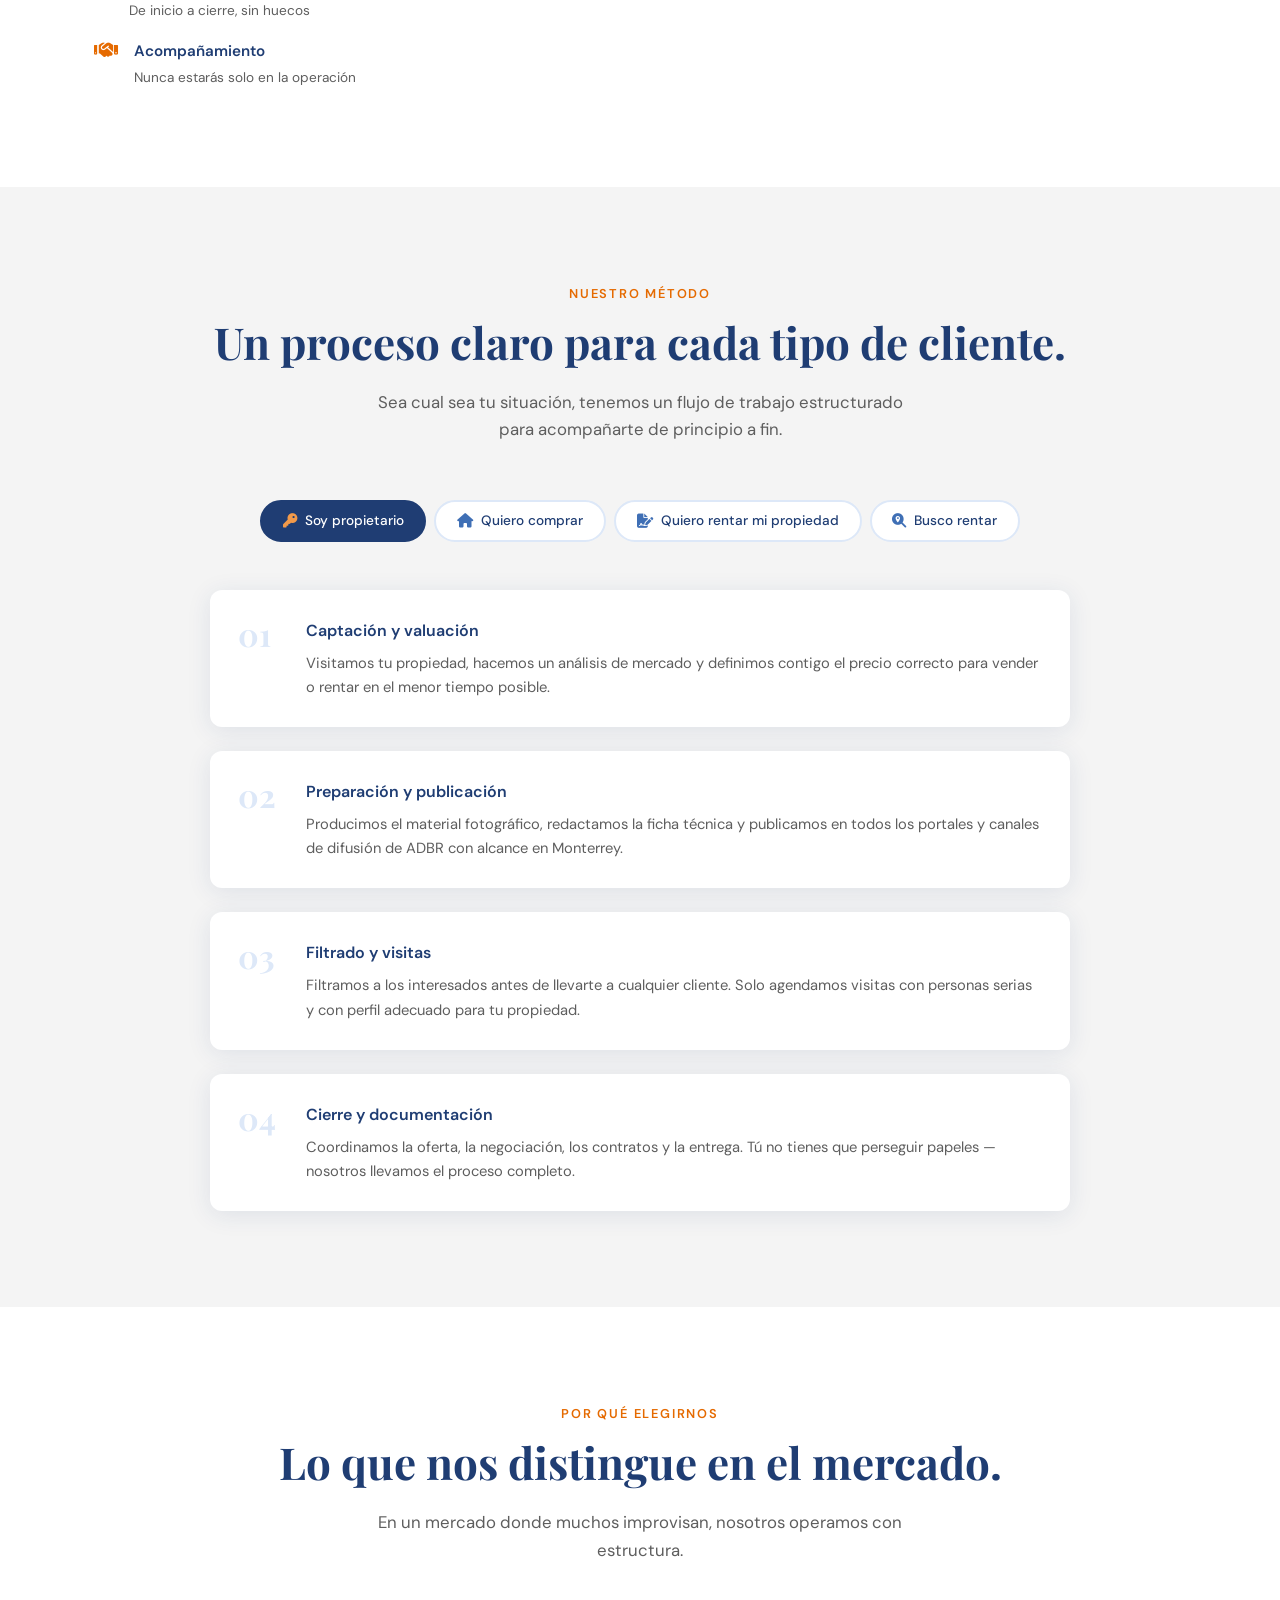
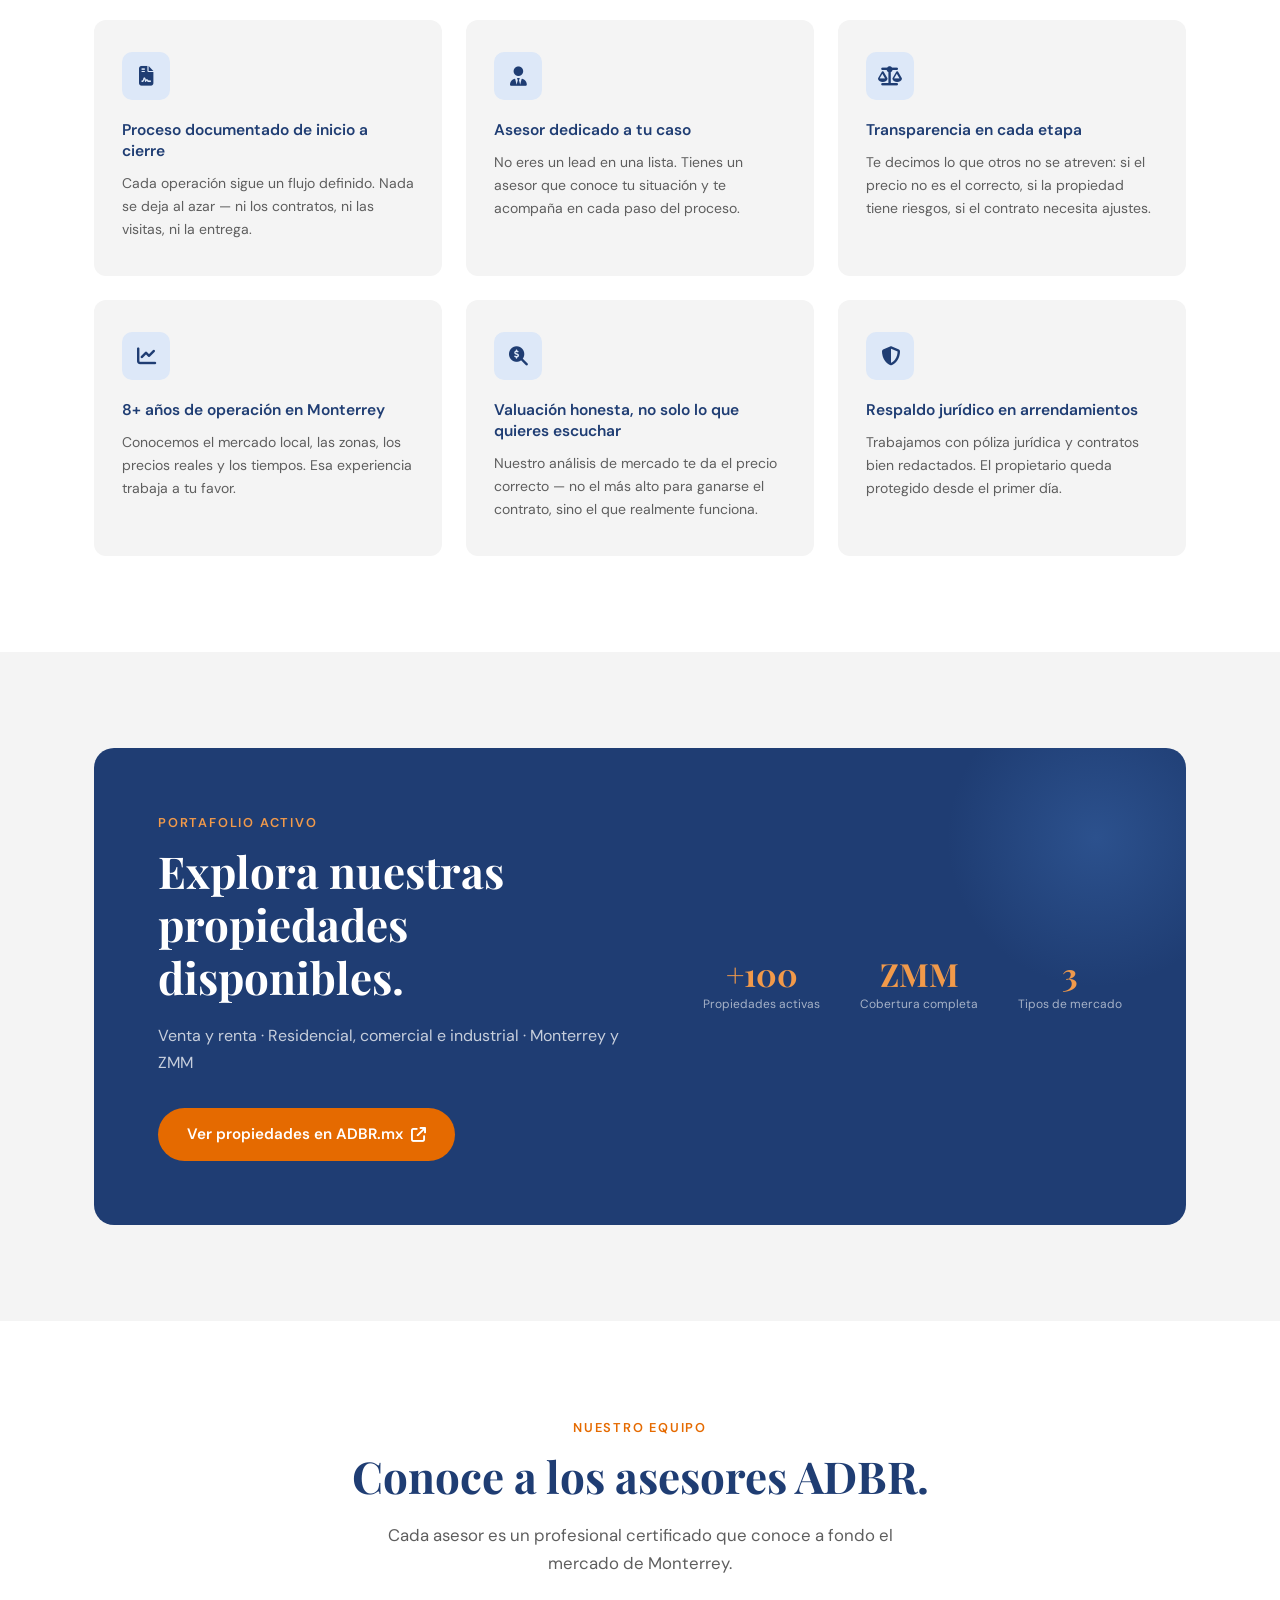
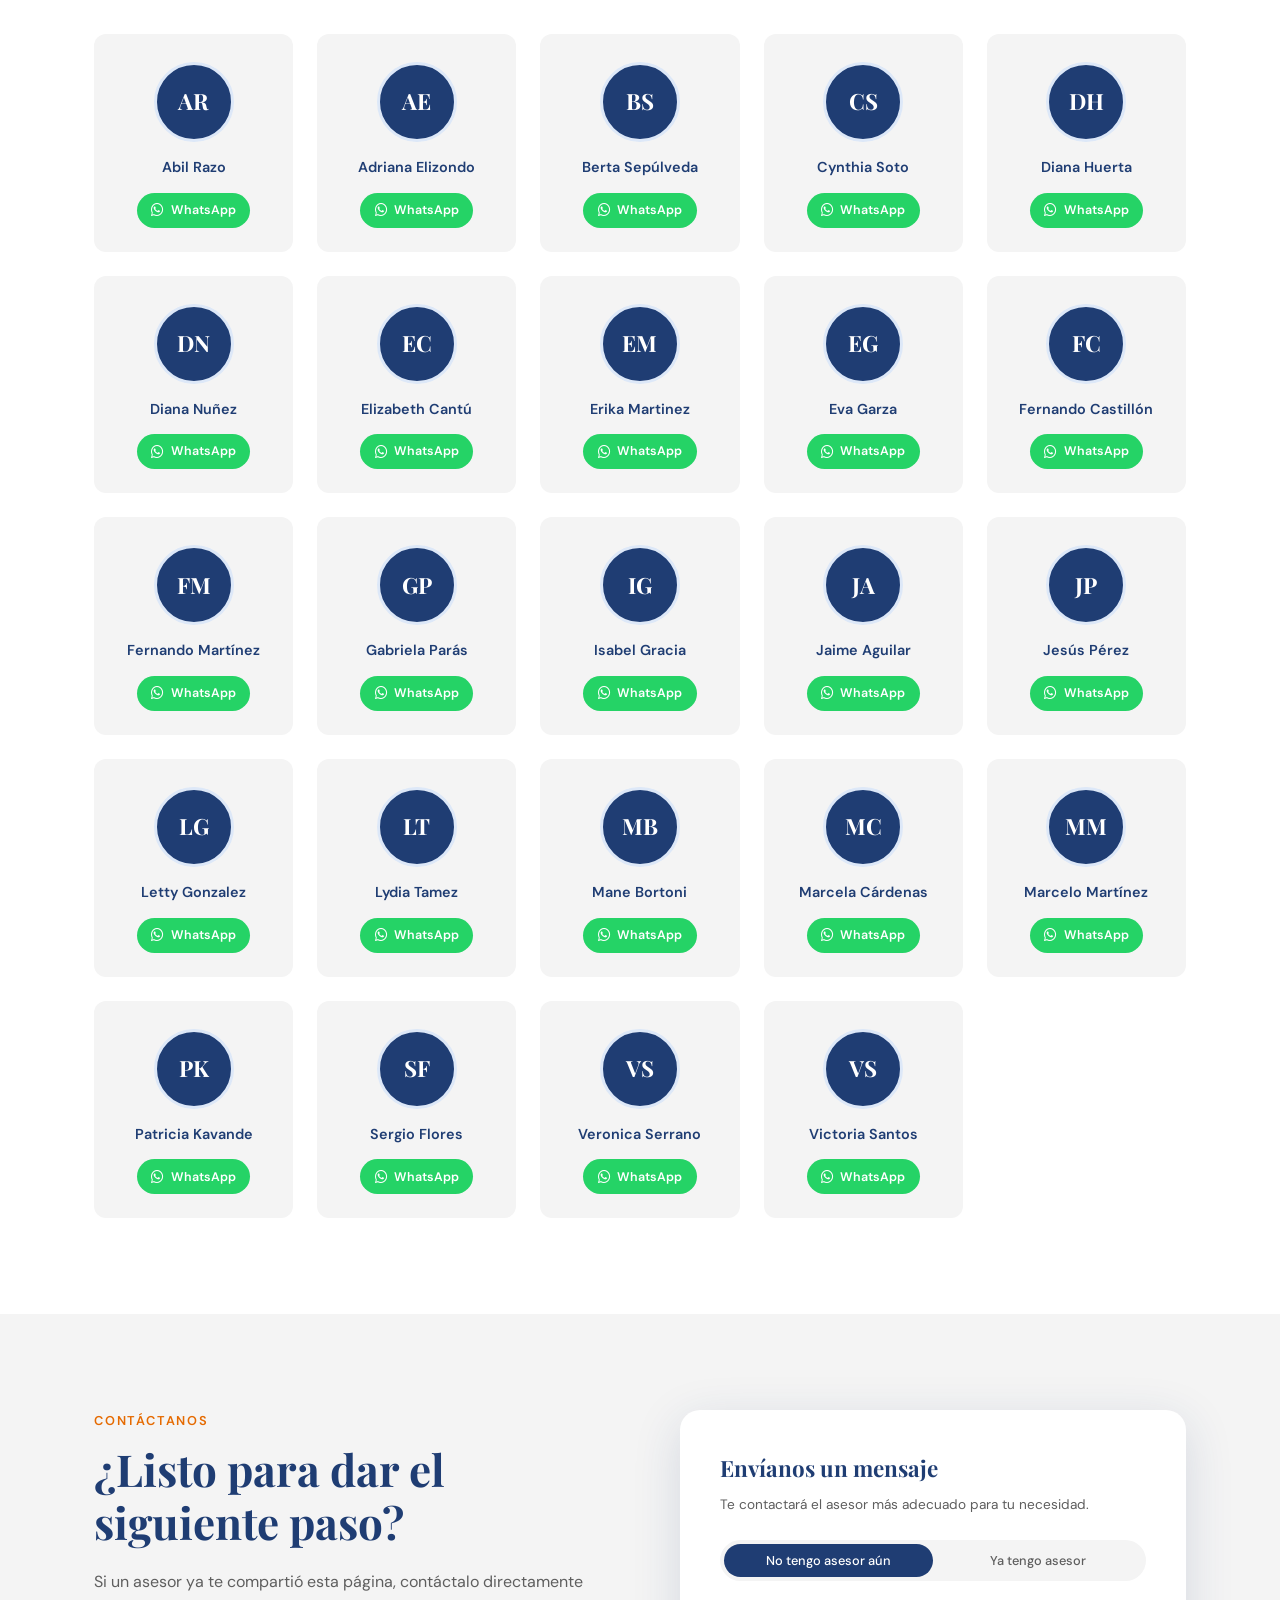
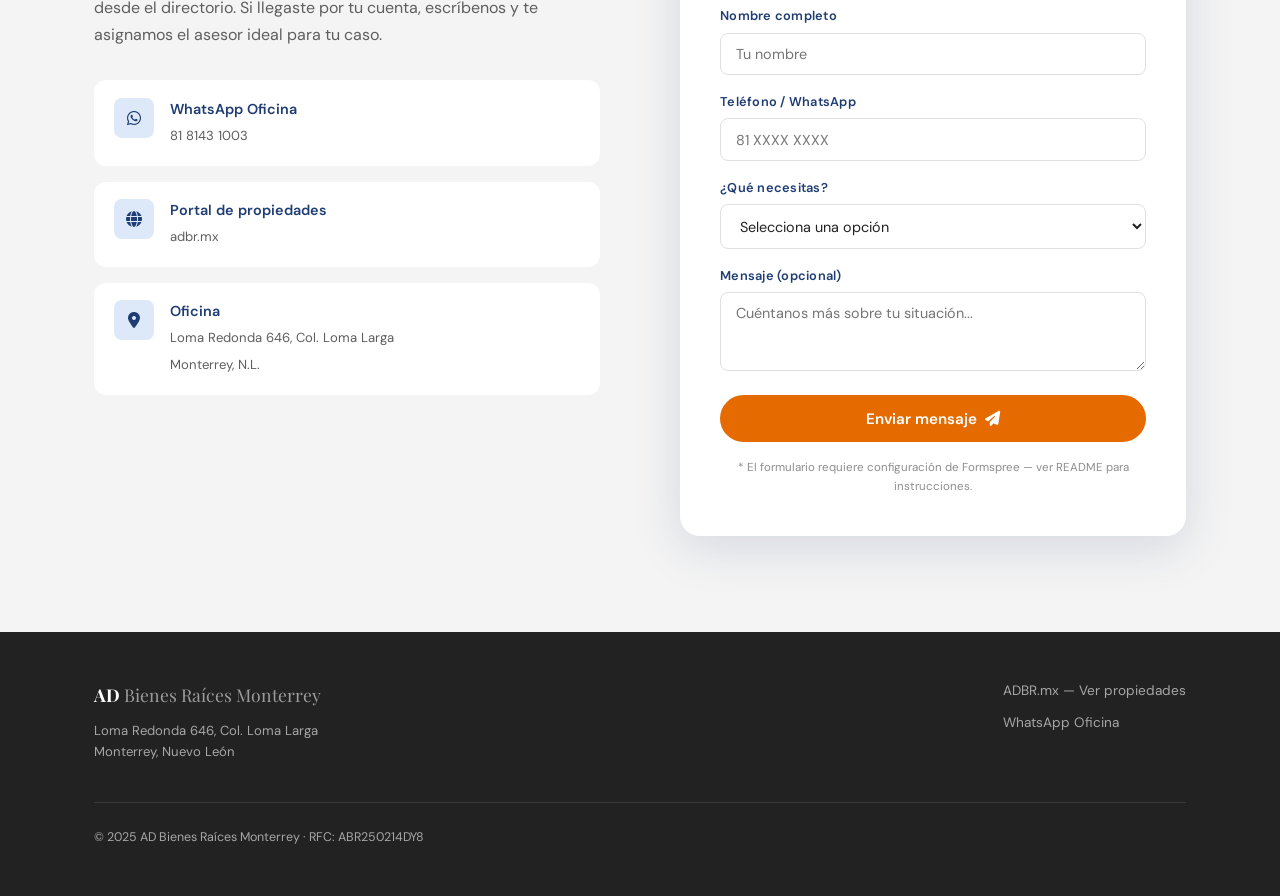
==== commit ac563daf: "Add files via upload" ====
--- a/index.html
+++ b/index.html
@@ -300,15 +300,174 @@
     </div>
   </section>
 
-  <!-- Secciones restantes se cargan en fase 2 -->
-  <section class="section pronto" id="diferenciadores">
-    <div class="container centered">
-      <div class="pronto-badge">Próximamente</div>
-      <h3>Por qué elegirnos · Propiedades · Asesores · Contacto</h3>
-      <p>Esta página está en construcción activa. El contenido completo estará disponible muy pronto.</p>
-      <a href="https://wa.me/528181431003" target="_blank" class="btn-primary" style="margin-top:2rem">
-        <i class="fa-brands fa-whatsapp"></i> Contactar por WhatsApp
-      </a>
+  <!-- ══════════════════════════════════════════════ POR QUÉ ELEGIRNOS -->
+  <section class="section diferenciadores" id="diferenciadores">
+    <div class="container">
+      <div class="section-header centered fade-in">
+        <div class="section-eyebrow">Por qué elegirnos</div>
+        <h2 class="section-title">Lo que nos distingue en el mercado.</h2>
+        <p class="section-desc">En un mercado donde muchos improvisan, nosotros operamos con estructura.</p>
+      </div>
+      <div class="dif-grid fade-in">
+        <div class="dif-card">
+          <div class="dif-icon"><i class="fa-solid fa-file-contract"></i></div>
+          <h4>Proceso documentado de inicio a cierre</h4>
+          <p>Cada operación sigue un flujo definido. Nada se deja al azar — ni los contratos, ni las visitas, ni la entrega.</p>
+        </div>
+        <div class="dif-card">
+          <div class="dif-icon"><i class="fa-solid fa-user-tie"></i></div>
+          <h4>Asesor dedicado a tu caso</h4>
+          <p>No eres un lead en una lista. Tienes un asesor que conoce tu situación y te acompaña en cada paso del proceso.</p>
+        </div>
+        <div class="dif-card">
+          <div class="dif-icon"><i class="fa-solid fa-scale-balanced"></i></div>
+          <h4>Transparencia en cada etapa</h4>
+          <p>Te decimos lo que otros no se atreven: si el precio no es el correcto, si la propiedad tiene riesgos, si el contrato necesita ajustes.</p>
+        </div>
+        <div class="dif-card">
+          <div class="dif-icon"><i class="fa-solid fa-chart-line"></i></div>
+          <h4>8+ años de operación en Monterrey</h4>
+          <p>Conocemos el mercado local, las zonas, los precios reales y los tiempos. Esa experiencia trabaja a tu favor.</p>
+        </div>
+        <div class="dif-card">
+          <div class="dif-icon"><i class="fa-solid fa-magnifying-glass-dollar"></i></div>
+          <h4>Valuación honesta, no solo lo que quieres escuchar</h4>
+          <p>Nuestro análisis de mercado te da el precio correcto — no el más alto para ganarse el contrato, sino el que realmente funciona.</p>
+        </div>
+        <div class="dif-card">
+          <div class="dif-icon"><i class="fa-solid fa-shield-halved"></i></div>
+          <h4>Respaldo jurídico en arrendamientos</h4>
+          <p>Trabajamos con póliza jurídica y contratos bien redactados. El propietario queda protegido desde el primer día.</p>
+        </div>
+      </div>
+    </div>
+  </section>
+
+  <!-- ══════════════════════════════════════════════ PROPIEDADES -->
+  <section class="section propiedades" id="propiedades">
+    <div class="container">
+      <div class="prop-banner fade-in">
+        <div class="prop-banner-text">
+          <div class="section-eyebrow" style="color:var(--naranja-s)">Portafolio activo</div>
+          <h2 class="section-title" style="color:var(--blanco)">Explora nuestras propiedades disponibles.</h2>
+          <p style="color:rgba(255,255,255,.75); margin-bottom:2rem">Venta y renta · Residencial, comercial e industrial · Monterrey y ZMM</p>
+          <a href="https://adbr.mx" target="_blank" class="btn-primary">
+            Ver propiedades en ADBR.mx <i class="fa-solid fa-arrow-up-right-from-square"></i>
+          </a>
+        </div>
+        <div class="prop-banner-nums">
+          <div class="prop-num">
+            <span class="prop-n">+100</span>
+            <span class="prop-l">Propiedades activas</span>
+          </div>
+          <div class="prop-num">
+            <span class="prop-n">ZMM</span>
+            <span class="prop-l">Cobertura completa</span>
+          </div>
+          <div class="prop-num">
+            <span class="prop-n">3</span>
+            <span class="prop-l">Tipos de mercado</span>
+          </div>
+        </div>
+      </div>
+    </div>
+  </section>
+
+  <!-- ══════════════════════════════════════════════ ASESORES -->
+  <section class="section asesores" id="asesores">
+    <div class="container">
+      <div class="section-header centered fade-in">
+        <div class="section-eyebrow">Nuestro equipo</div>
+        <h2 class="section-title">Conoce a los asesores ADBR.</h2>
+        <p class="section-desc">Cada asesor es un profesional certificado que conoce a fondo el mercado de Monterrey.</p>
+      </div>
+      <div class="asesores-grid fade-in" id="asesores-grid">
+        <!-- Cards generadas dinámicamente desde asesores.json -->
+        <div class="asesores-loading">
+          <i class="fa-solid fa-circle-notch fa-spin"></i>
+          <span>Cargando equipo...</span>
+        </div>
+      </div>
+    </div>
+  </section>
+
+  <!-- ══════════════════════════════════════════════ CONTACTO -->
+  <section class="section contacto" id="contacto">
+    <div class="container">
+      <div class="contacto-grid">
+        <div class="contacto-info fade-in">
+          <div class="section-eyebrow">Contáctanos</div>
+          <h2 class="section-title">¿Listo para dar el siguiente paso?</h2>
+          <p style="color:var(--gris-txt); margin-bottom:2rem">Si un asesor ya te compartió esta página, contáctalo directamente desde el directorio. Si llegaste por tu cuenta, escríbenos y te asignamos el asesor ideal para tu caso.</p>
+          <div class="contacto-datos">
+            <a href="https://wa.me/528181431003" target="_blank" class="contacto-dato">
+              <div class="cd-icon"><i class="fa-brands fa-whatsapp"></i></div>
+              <div>
+                <strong>WhatsApp Oficina</strong>
+                <span>81 8143 1003</span>
+              </div>
+            </a>
+            <a href="https://adbr.mx" target="_blank" class="contacto-dato">
+              <div class="cd-icon"><i class="fa-solid fa-globe"></i></div>
+              <div>
+                <strong>Portal de propiedades</strong>
+                <span>adbr.mx</span>
+              </div>
+            </a>
+            <div class="contacto-dato no-link">
+              <div class="cd-icon"><i class="fa-solid fa-location-dot"></i></div>
+              <div>
+                <strong>Oficina</strong>
+                <span>Loma Redonda 646, Col. Loma Larga<br/>Monterrey, N.L.</span>
+              </div>
+            </div>
+          </div>
+        </div>
+        <div class="contacto-form fade-in">
+          <div class="form-card">
+            <h3>Envíanos un mensaje</h3>
+            <p class="form-sub">Te contactará el asesor más adecuado para tu necesidad.</p>
+            <div class="form-toggle">
+              <button class="ftog active" data-tipo="nuevo">No tengo asesor aún</button>
+              <button class="ftog" data-tipo="asesor">Ya tengo asesor</button>
+            </div>
+            <form id="contacto-form" action="https://formspree.io/f/REEMPLAZA_CON_TU_ID" method="POST">
+              <input type="hidden" name="tipo_contacto" id="tipo_contacto" value="nuevo" />
+              <div class="form-group">
+                <label>Nombre completo</label>
+                <input type="text" name="nombre" placeholder="Tu nombre" required />
+              </div>
+              <div class="form-group">
+                <label>Teléfono / WhatsApp</label>
+                <input type="tel" name="telefono" placeholder="81 XXXX XXXX" required />
+              </div>
+              <div class="form-group">
+                <label>¿Qué necesitas?</label>
+                <select name="necesidad" required>
+                  <option value="" disabled selected>Selecciona una opción</option>
+                  <option>Quiero vender mi propiedad</option>
+                  <option>Quiero rentar mi propiedad</option>
+                  <option>Busco comprar una propiedad</option>
+                  <option>Busco rentar una propiedad</option>
+                  <option>Otra consulta</option>
+                </select>
+              </div>
+              <div class="form-group" id="campo-asesor" style="display:none">
+                <label>¿Cuál es tu asesor?</label>
+                <input type="text" name="asesor" placeholder="Nombre del asesor" />
+              </div>
+              <div class="form-group">
+                <label>Mensaje (opcional)</label>
+                <textarea name="mensaje" rows="3" placeholder="Cuéntanos más sobre tu situación..."></textarea>
+              </div>
+              <button type="submit" class="btn-primary" style="width:100%; justify-content:center">
+                Enviar mensaje <i class="fa-solid fa-paper-plane"></i>
+              </button>
+            </form>
+            <p class="form-nota">* El formulario requiere configuración de Formspree — ver README para instrucciones.</p>
+          </div>
+        </div>
+      </div>
     </div>
   </section>
 
--- a/styles.css
+++ b/styles.css
@@ -510,34 +510,265 @@
 }
 
 /* ══════════════════════════════════════════════════════
-   PRÓXIMAMENTE (placeholder)
-   ══════════════════════════════════════════════════════ */
-.pronto {
+   DIFERENCIADORES
+   ══════════════════════════════════════════════════════ */
+.diferenciadores { background: var(--blanco); }
+.dif-grid {
+  display: grid;
+  grid-template-columns: repeat(3, 1fr);
+  gap: 1.5rem;
+}
+.dif-card {
+  background: var(--gris-bg);
+  border-radius: var(--radius);
+  padding: 2rem 1.75rem;
+  transition: transform var(--trans), box-shadow var(--trans);
+  border-bottom: 3px solid transparent;
+}
+.dif-card:hover {
+  transform: translateY(-4px);
+  box-shadow: var(--shadow-lg);
+  border-bottom-color: var(--naranja);
+}
+.dif-icon {
+  width: 48px; height: 48px;
+  background: var(--azul-claro);
+  border-radius: 10px;
+  display: flex; align-items: center; justify-content: center;
+  margin-bottom: 1.25rem;
+}
+.dif-icon i { font-size: 1.2rem; color: var(--azul); }
+.dif-card h4 {
+  font-weight: 600;
+  color: var(--azul);
+  font-size: .97rem;
+  margin-bottom: .6rem;
+  line-height: 1.35;
+}
+.dif-card p {
+  font-size: .875rem;
+  color: var(--gris-txt);
+  line-height: 1.65;
+}
+
+/* ══════════════════════════════════════════════════════
+   PROPIEDADES
+   ══════════════════════════════════════════════════════ */
+.propiedades { background: var(--gris-bg); }
+.prop-banner {
+  background: var(--azul);
+  border-radius: 20px;
+  padding: 4rem;
+  display: flex;
+  align-items: center;
+  justify-content: space-between;
+  gap: 3rem;
+  flex-wrap: wrap;
+  overflow: hidden;
+  position: relative;
+}
+.prop-banner::before {
+  content: '';
+  position: absolute;
+  top: -60px; right: -60px;
+  width: 300px; height: 300px;
+  background: radial-gradient(circle, rgba(63,111,181,.4) 0%, transparent 70%);
+  pointer-events: none;
+}
+.prop-banner-text { flex: 1; min-width: 280px; }
+.prop-banner-nums {
+  display: flex;
+  gap: 2.5rem;
+  flex-shrink: 0;
+}
+.prop-num { display: flex; flex-direction: column; align-items: center; }
+.prop-n {
+  font-family: var(--font-display);
+  font-size: 2rem;
+  font-weight: 700;
+  color: var(--naranja-s);
+  line-height: 1;
+}
+.prop-l {
+  font-size: .75rem;
+  color: rgba(255,255,255,.6);
+  margin-top: .35rem;
+  text-align: center;
+}
+
+/* ══════════════════════════════════════════════════════
+   ASESORES
+   ══════════════════════════════════════════════════════ */
+.asesores { background: var(--blanco); }
+.asesores-grid {
+  display: grid;
+  grid-template-columns: repeat(auto-fill, minmax(180px, 1fr));
+  gap: 1.5rem;
+}
+.asesores-loading {
+  grid-column: 1/-1;
+  display: flex;
+  align-items: center;
+  justify-content: center;
+  gap: .75rem;
+  color: var(--gris-txt);
+  padding: 3rem 0;
+  font-size: .95rem;
+}
+.asesor-card {
+  background: var(--gris-bg);
+  border-radius: var(--radius);
+  padding: 1.75rem 1.25rem 1.5rem;
+  text-align: center;
+  transition: transform var(--trans), box-shadow var(--trans);
+}
+.asesor-card:hover {
+  transform: translateY(-4px);
+  box-shadow: var(--shadow-lg);
+}
+.asesor-avatar {
+  width: 80px; height: 80px;
+  border-radius: 50%;
+  object-fit: cover;
+  margin: 0 auto 1rem;
+  display: block;
+  border: 3px solid var(--azul-claro);
+}
+.asesor-avatar-placeholder {
+  width: 80px; height: 80px;
+  border-radius: 50%;
   background: var(--azul);
   color: var(--blanco);
+  font-family: var(--font-display);
+  font-size: 1.4rem;
+  font-weight: 700;
+  display: flex; align-items: center; justify-content: center;
+  margin: 0 auto 1rem;
+  border: 3px solid var(--azul-claro);
+}
+.asesor-nombre {
+  font-weight: 600;
+  color: var(--azul);
+  font-size: .9rem;
+  margin-bottom: 1rem;
+  line-height: 1.3;
+}
+.asesor-wa {
+  display: inline-flex;
+  align-items: center;
+  gap: .4rem;
+  background: #25D366;
+  color: var(--blanco);
+  font-size: .78rem;
+  font-weight: 600;
+  padding: .45rem .9rem;
+  border-radius: 50px;
+  transition: background var(--trans), transform var(--trans);
+}
+.asesor-wa:hover { background: #1da851; transform: scale(1.04); }
+.asesor-wa i { font-size: .9rem; }
+
+/* ══════════════════════════════════════════════════════
+   CONTACTO
+   ══════════════════════════════════════════════════════ */
+.contacto { background: var(--gris-bg); }
+.contacto-grid {
+  display: grid;
+  grid-template-columns: 1fr 1fr;
+  gap: 5rem;
+  align-items: start;
+}
+.contacto-datos { display: flex; flex-direction: column; gap: 1rem; }
+.contacto-dato {
+  display: flex;
+  align-items: flex-start;
+  gap: 1rem;
+  padding: 1.1rem 1.25rem;
+  background: var(--blanco);
+  border-radius: var(--radius);
+  transition: box-shadow var(--trans);
+}
+a.contacto-dato:hover { box-shadow: var(--shadow); }
+.cd-icon {
+  width: 40px; height: 40px;
+  background: var(--azul-claro);
+  border-radius: 8px;
+  display: flex; align-items: center; justify-content: center;
+  flex-shrink: 0;
+}
+.cd-icon i { color: var(--azul); font-size: 1rem; }
+.contacto-dato strong { display: block; font-size: .9rem; color: var(--azul); font-weight: 600; }
+.contacto-dato span { font-size: .82rem; color: var(--gris-txt); line-height: 1.5; }
+
+.form-card {
+  background: var(--blanco);
+  border-radius: 20px;
+  padding: 2.5rem;
+  box-shadow: var(--shadow-lg);
+}
+.form-card h3 {
+  font-family: var(--font-display);
+  font-size: 1.4rem;
+  color: var(--azul);
+  margin-bottom: .4rem;
+}
+.form-sub { font-size: .85rem; color: var(--gris-txt); margin-bottom: 1.5rem; }
+
+.form-toggle {
+  display: flex;
+  background: var(--gris-bg);
+  border-radius: 50px;
+  padding: 4px;
+  margin-bottom: 1.5rem;
+}
+.ftog {
+  flex: 1;
+  padding: .5rem;
+  border-radius: 50px;
+  border: none;
+  background: transparent;
+  font-family: var(--font-body);
+  font-size: .8rem;
+  font-weight: 500;
+  color: var(--gris-txt);
+  cursor: pointer;
+  transition: all var(--trans);
+}
+.ftog.active { background: var(--azul); color: var(--blanco); }
+
+.form-group { margin-bottom: 1rem; }
+.form-group label {
+  display: block;
+  font-size: .8rem;
+  font-weight: 600;
+  color: var(--azul);
+  margin-bottom: .4rem;
+  letter-spacing: .02em;
+}
+.form-group input,
+.form-group select,
+.form-group textarea {
+  width: 100%;
+  padding: .7rem .95rem;
+  border: 1.5px solid #E0E0E0;
+  border-radius: 8px;
+  font-family: var(--font-body);
+  font-size: .9rem;
+  color: var(--negro);
+  background: var(--blanco);
+  transition: border-color var(--trans);
+  outline: none;
+  resize: vertical;
+}
+.form-group input:focus,
+.form-group select:focus,
+.form-group textarea:focus { border-color: var(--azul2); }
+.form-nota {
+  font-size: .72rem;
+  color: var(--gris-txt);
+  margin-top: 1rem;
   text-align: center;
-}
-.pronto-badge {
-  display: inline-block;
-  background: var(--naranja);
-  color: var(--blanco);
-  font-size: .75rem;
-  font-weight: 600;
-  letter-spacing: .12em;
-  text-transform: uppercase;
-  padding: .35rem .9rem;
-  border-radius: 50px;
-  margin-bottom: 1.25rem;
-}
-.pronto h3 {
-  font-family: var(--font-display);
-  font-size: 1.5rem;
-  margin-bottom: .75rem;
-  opacity: .9;
-}
-.pronto p {
-  color: rgba(255,255,255,.65);
-  font-size: .95rem;
+  opacity: .7;
 }
 
 /* ══════════════════════════════════════════════════════
@@ -583,6 +814,10 @@
 @media (max-width: 900px) {
   .nosotros-grid { grid-template-columns: 1fr; gap: 3rem; }
   .nosotros-visual { order: -1; }
+  .dif-grid { grid-template-columns: repeat(2, 1fr); }
+  .contacto-grid { grid-template-columns: 1fr; gap: 3rem; }
+  .prop-banner { padding: 2.5rem; }
+  .prop-banner-nums { gap: 1.5rem; }
 }
 
 @media (max-width: 768px) {
@@ -614,3 +849,10 @@
   .tab-btn { font-size: .8rem; padding: .55rem 1rem; }
   .tab-btn span { display: none; }
 }
+
+@media (max-width: 768px) {
+  .dif-grid { grid-template-columns: 1fr; }
+  .asesores-grid { grid-template-columns: repeat(2, 1fr); }
+  .form-card { padding: 1.75rem; }
+  .prop-banner-nums { flex-wrap: wrap; justify-content: center; }
+}
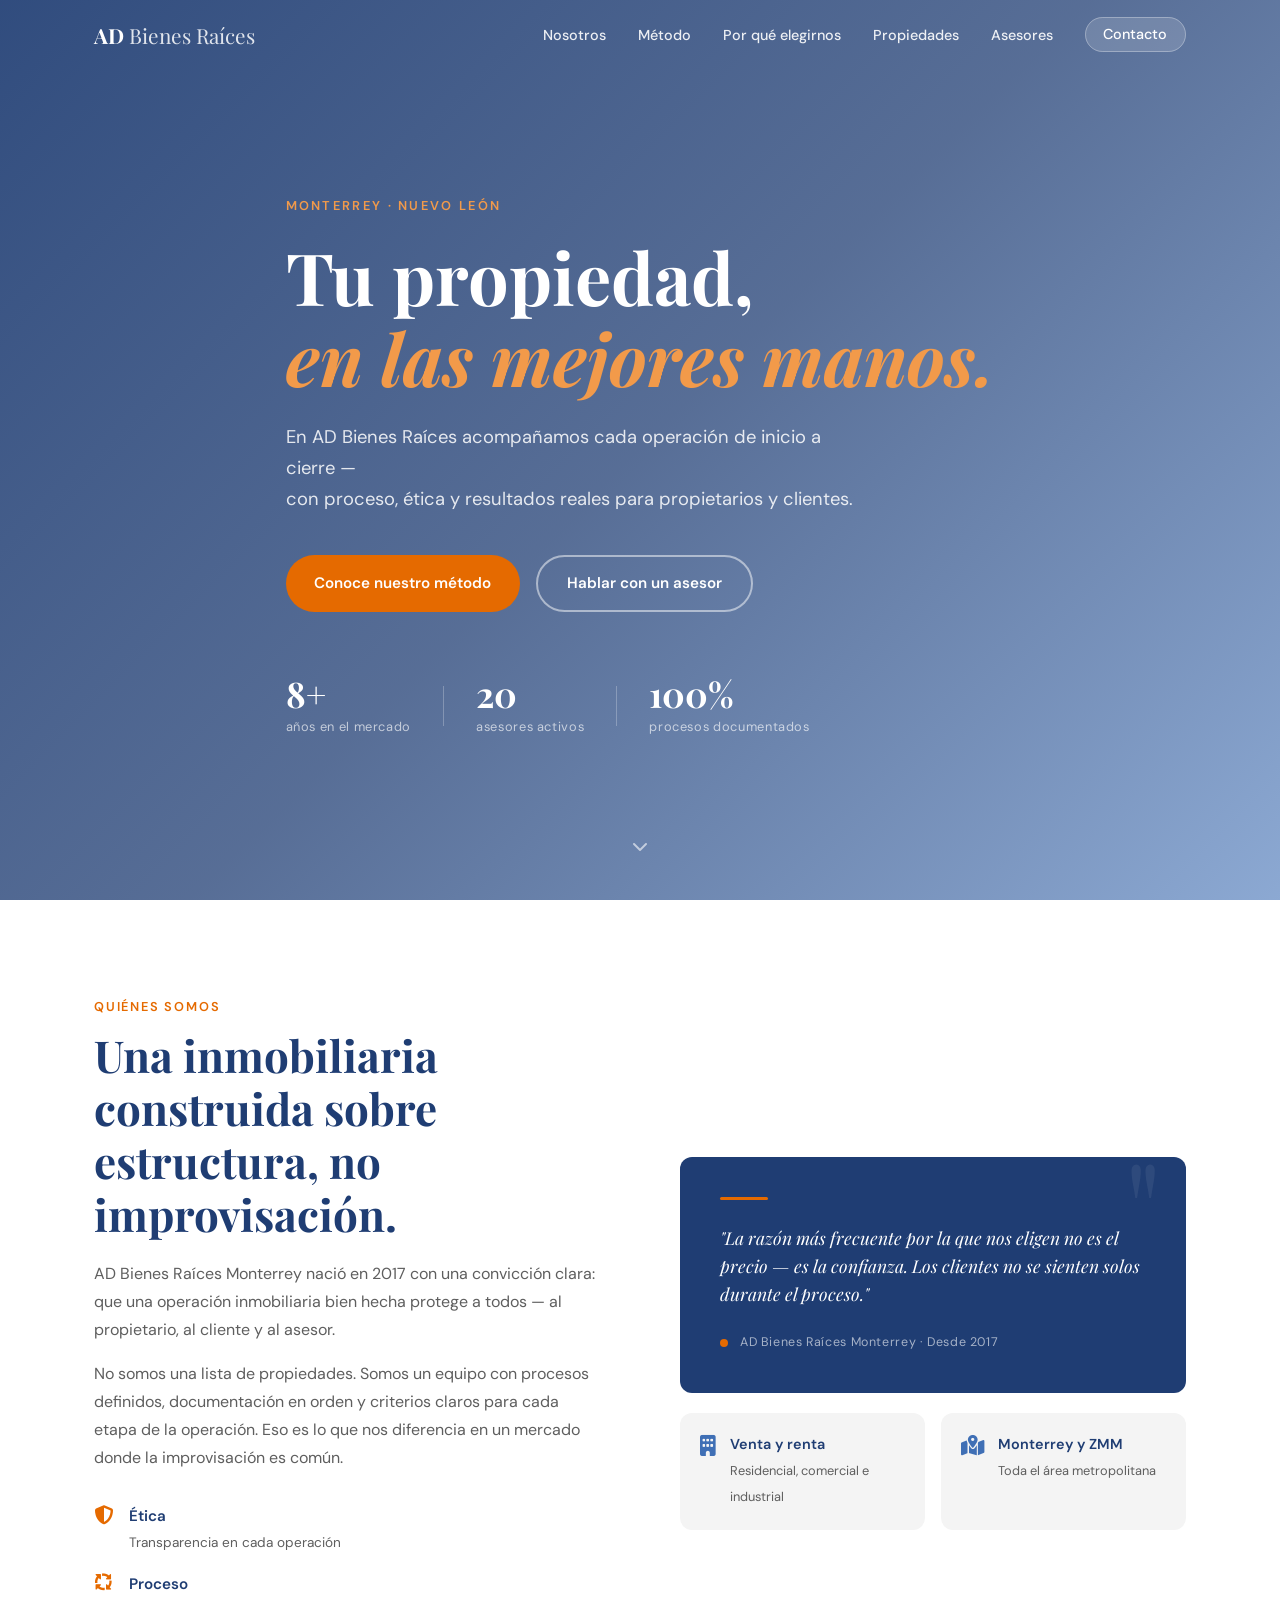
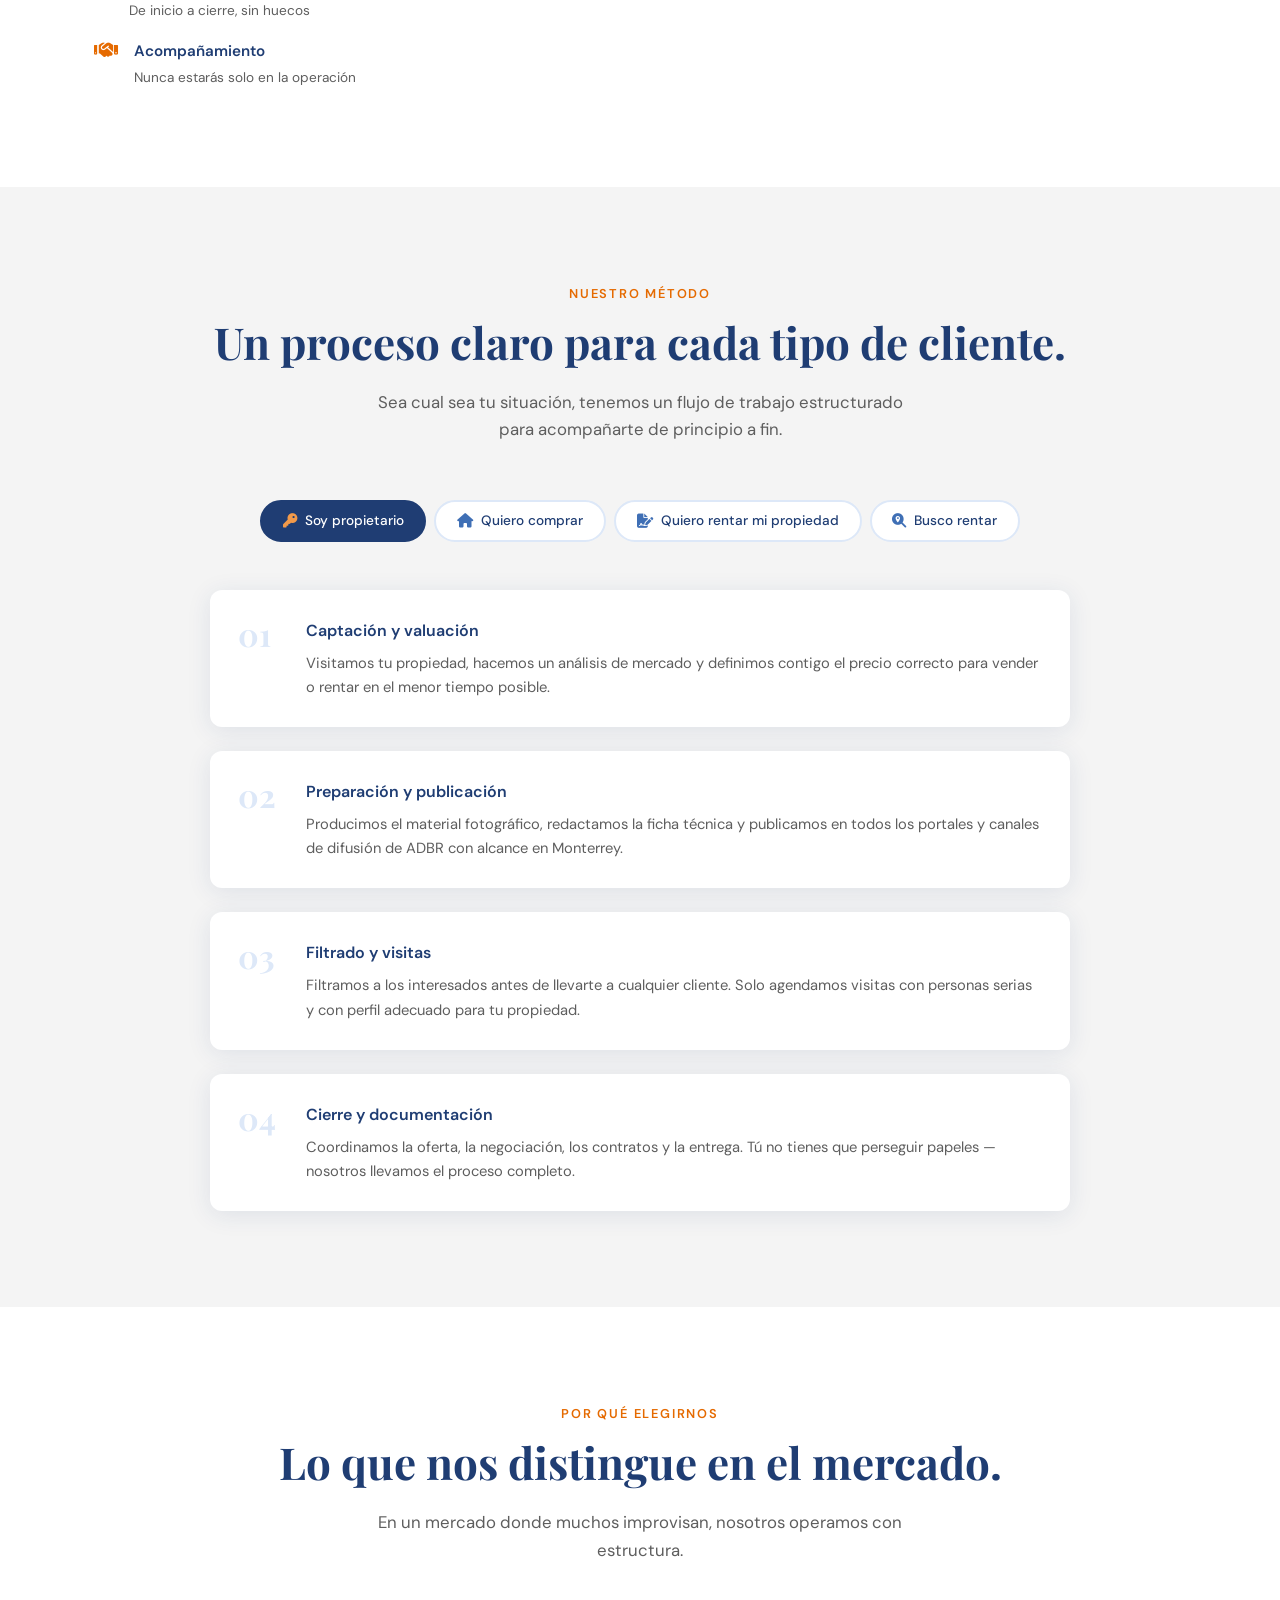
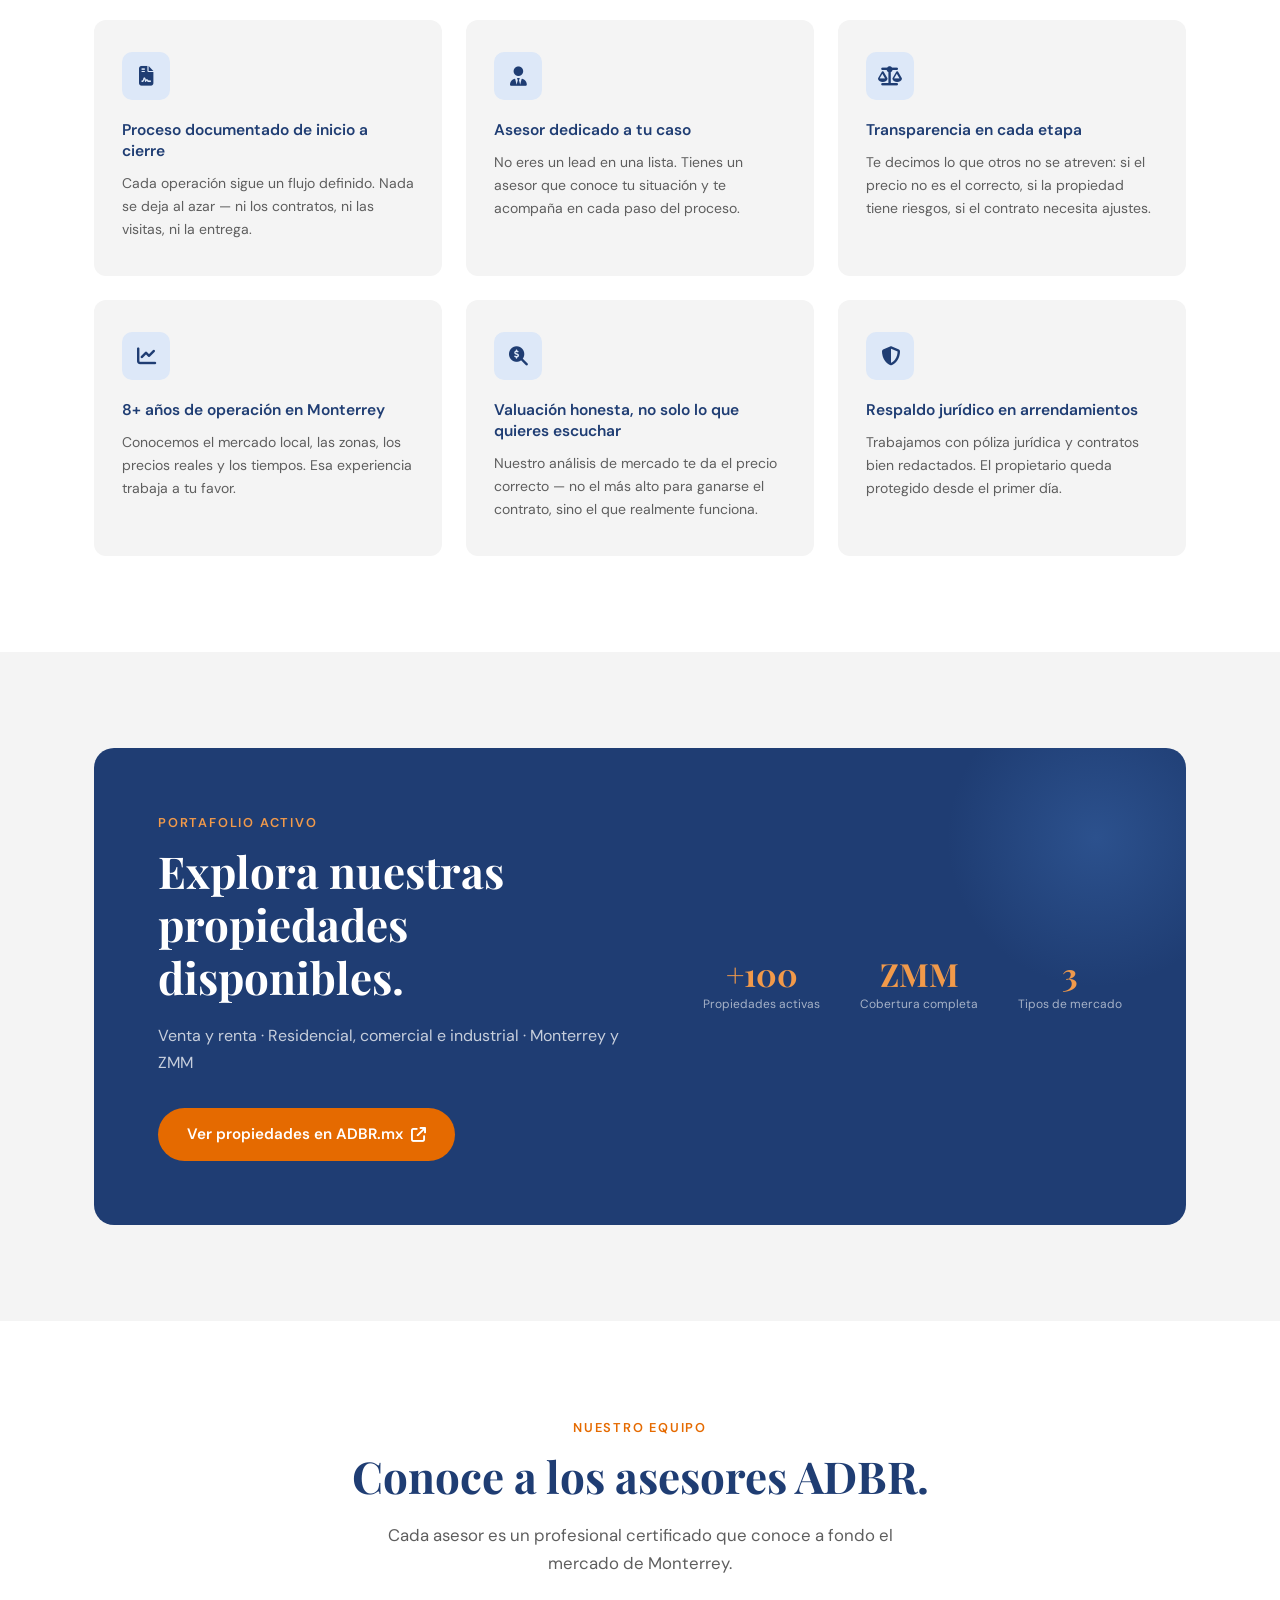
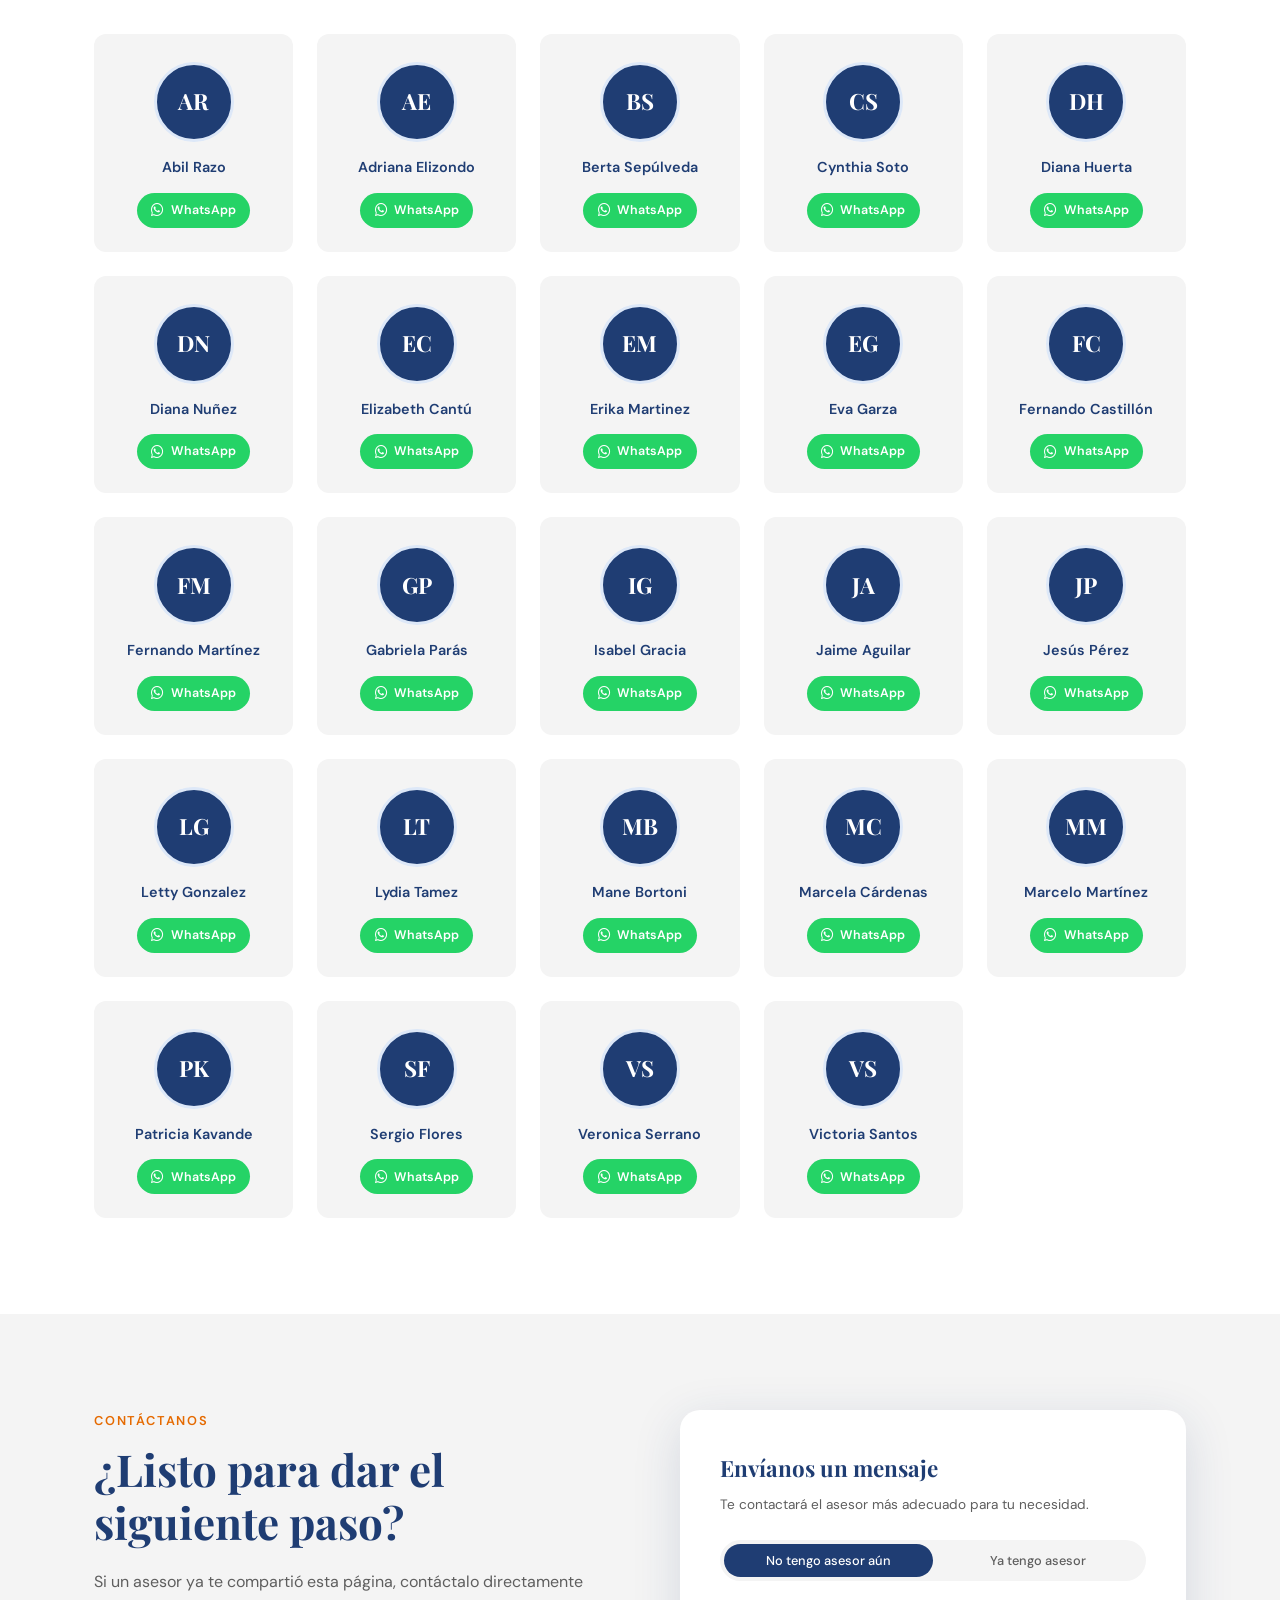
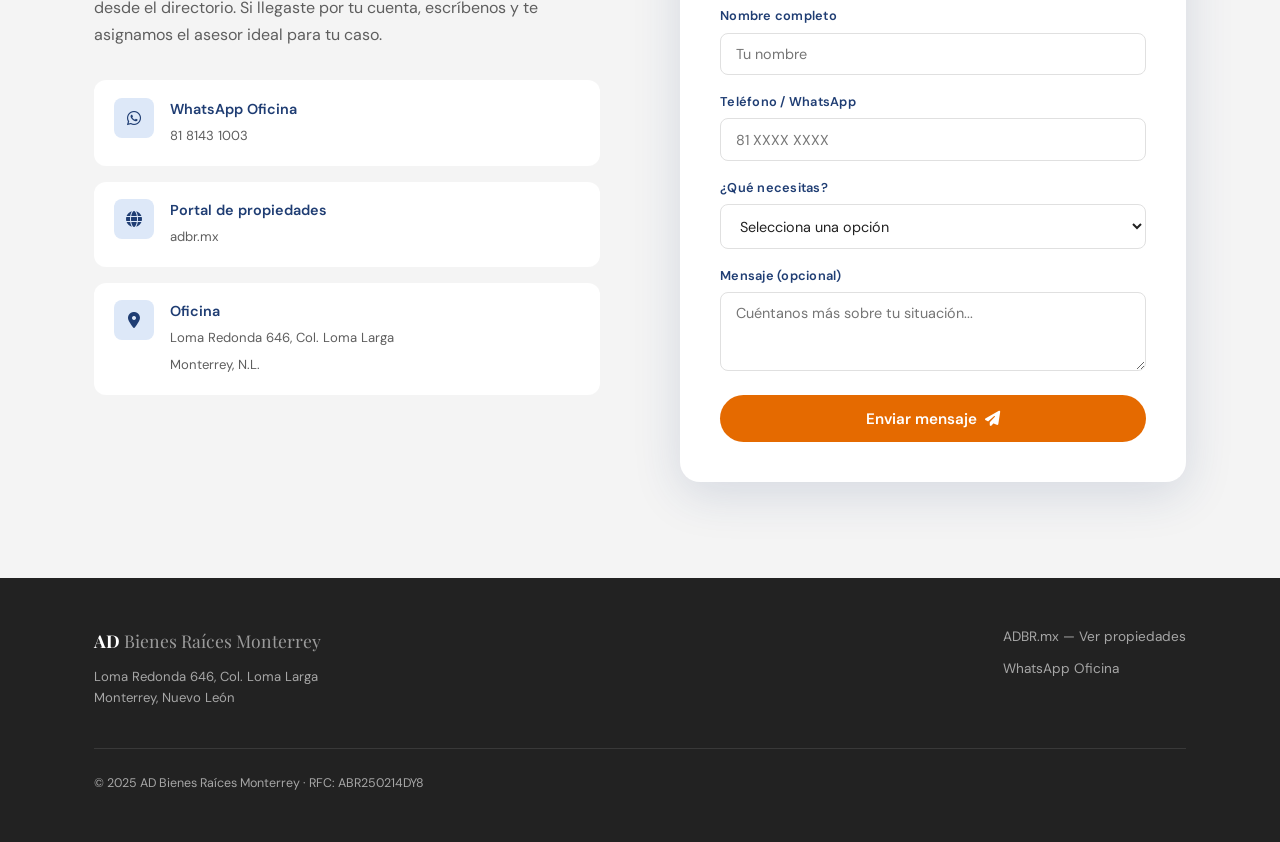
==== commit bdee532f: "Add files via upload" ====
--- a/index.html
+++ b/index.html
@@ -431,7 +431,7 @@
               <button class="ftog active" data-tipo="nuevo">No tengo asesor aún</button>
               <button class="ftog" data-tipo="asesor">Ya tengo asesor</button>
             </div>
-            <form id="contacto-form" action="https://formspree.io/f/REEMPLAZA_CON_TU_ID" method="POST">
+            <form id="contacto-form" action="https://formspree.io/f/xqenddbk" method="POST">
               <input type="hidden" name="tipo_contacto" id="tipo_contacto" value="nuevo" />
               <div class="form-group">
                 <label>Nombre completo</label>
@@ -464,7 +464,7 @@
                 Enviar mensaje <i class="fa-solid fa-paper-plane"></i>
               </button>
             </form>
-            <p class="form-nota">* El formulario requiere configuración de Formspree — ver README para instrucciones.</p>
+            
           </div>
         </div>
       </div>
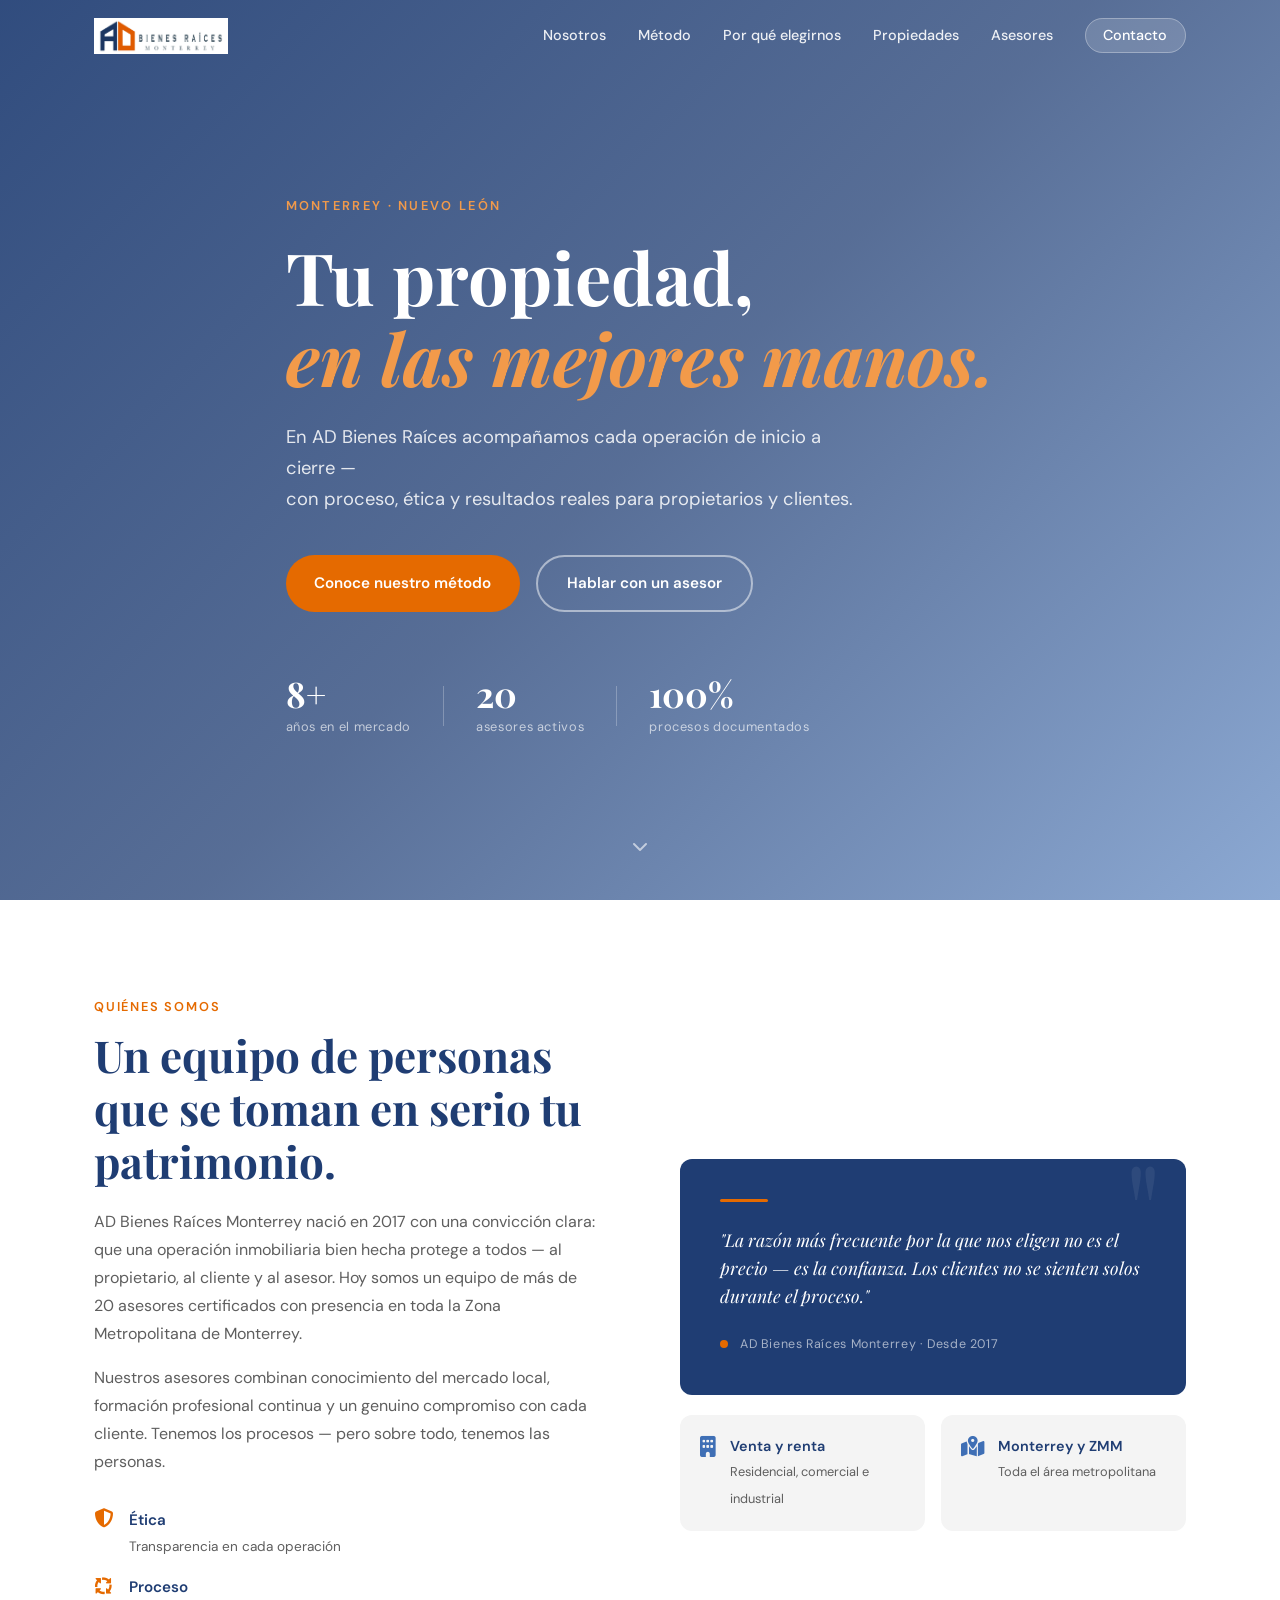
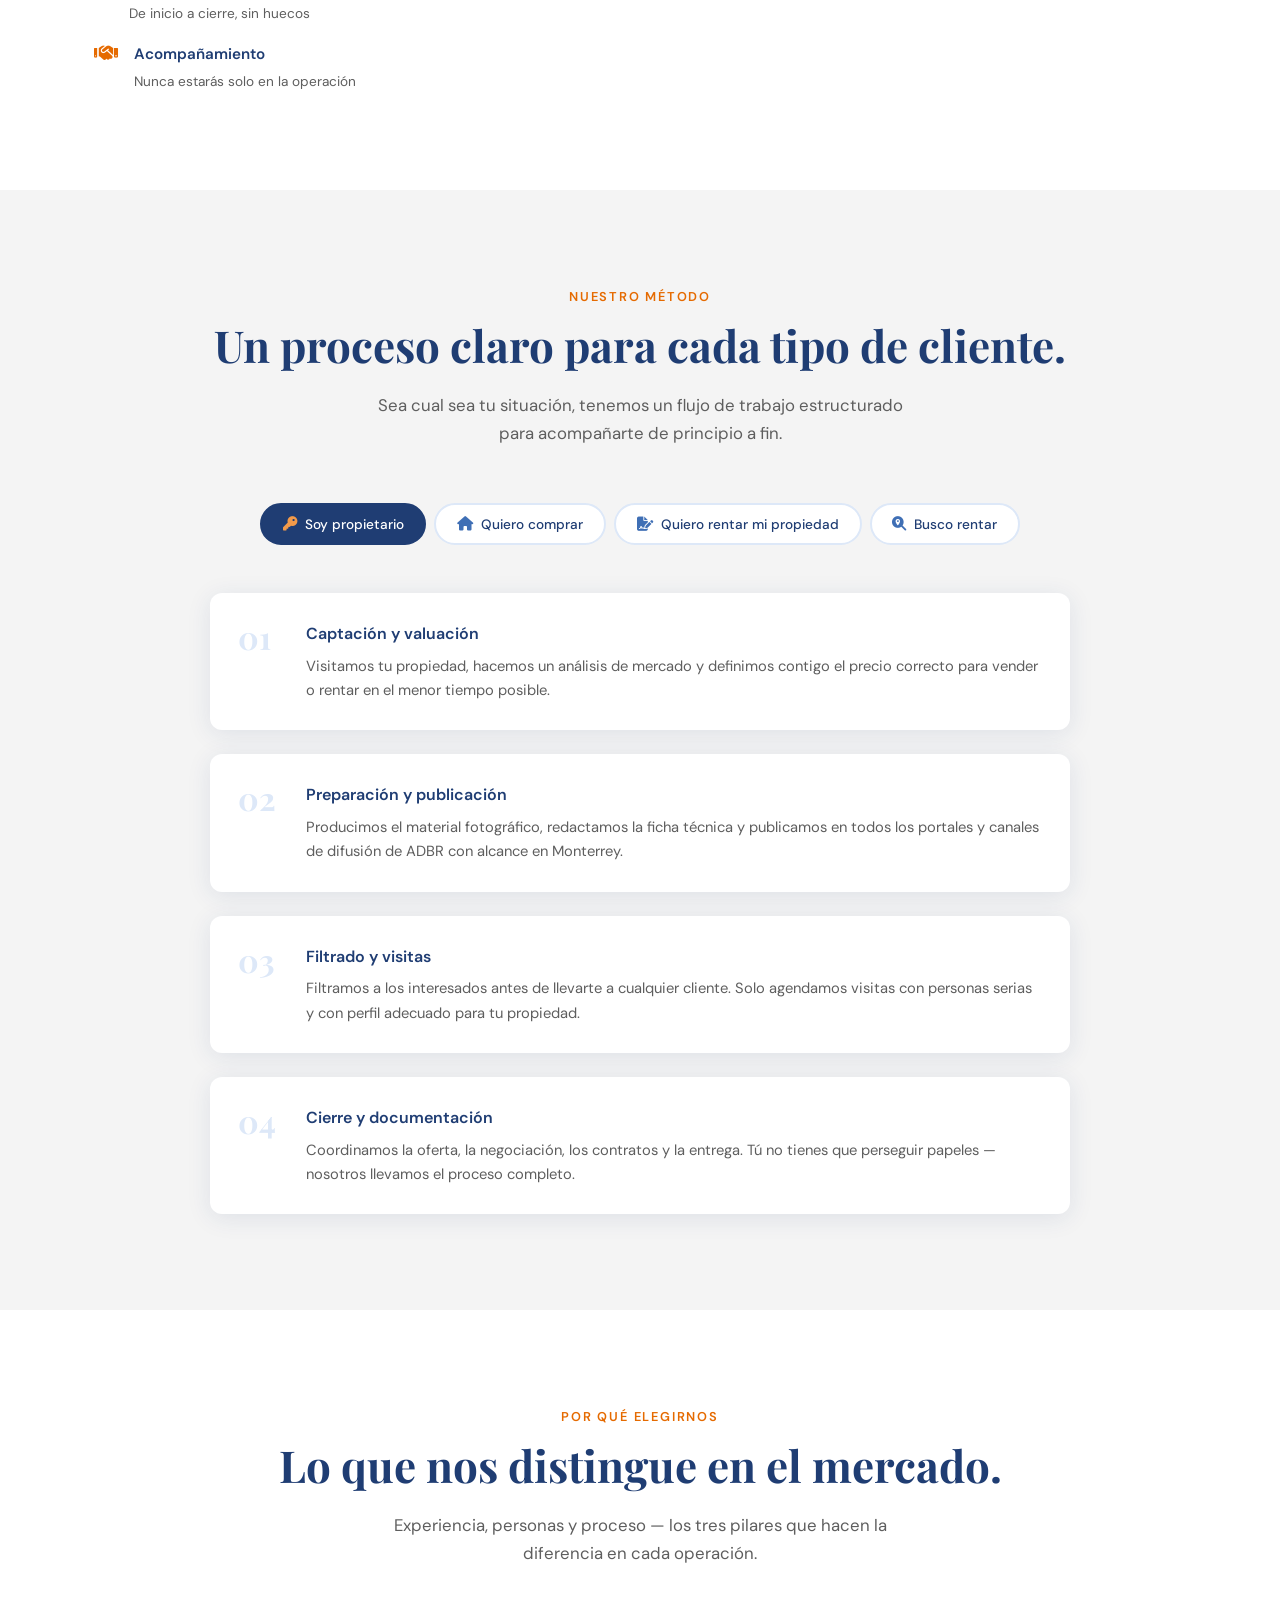
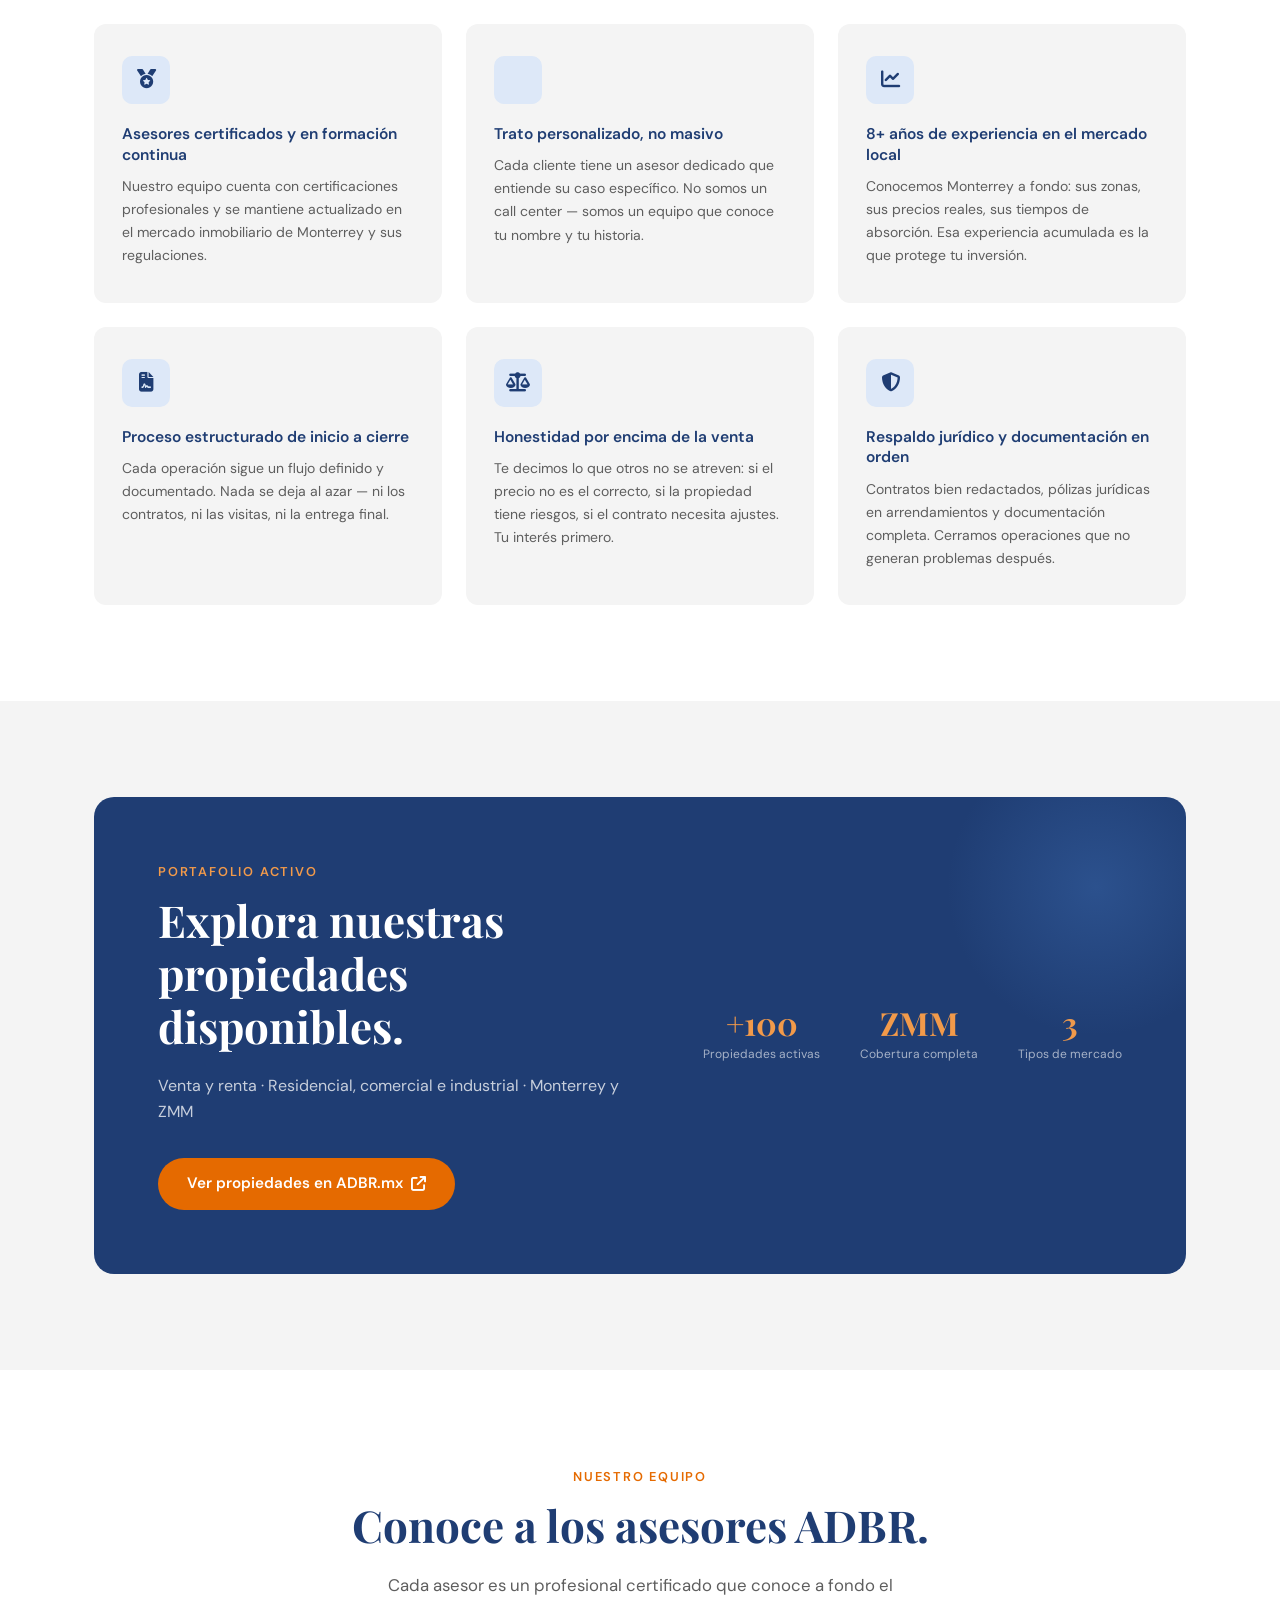
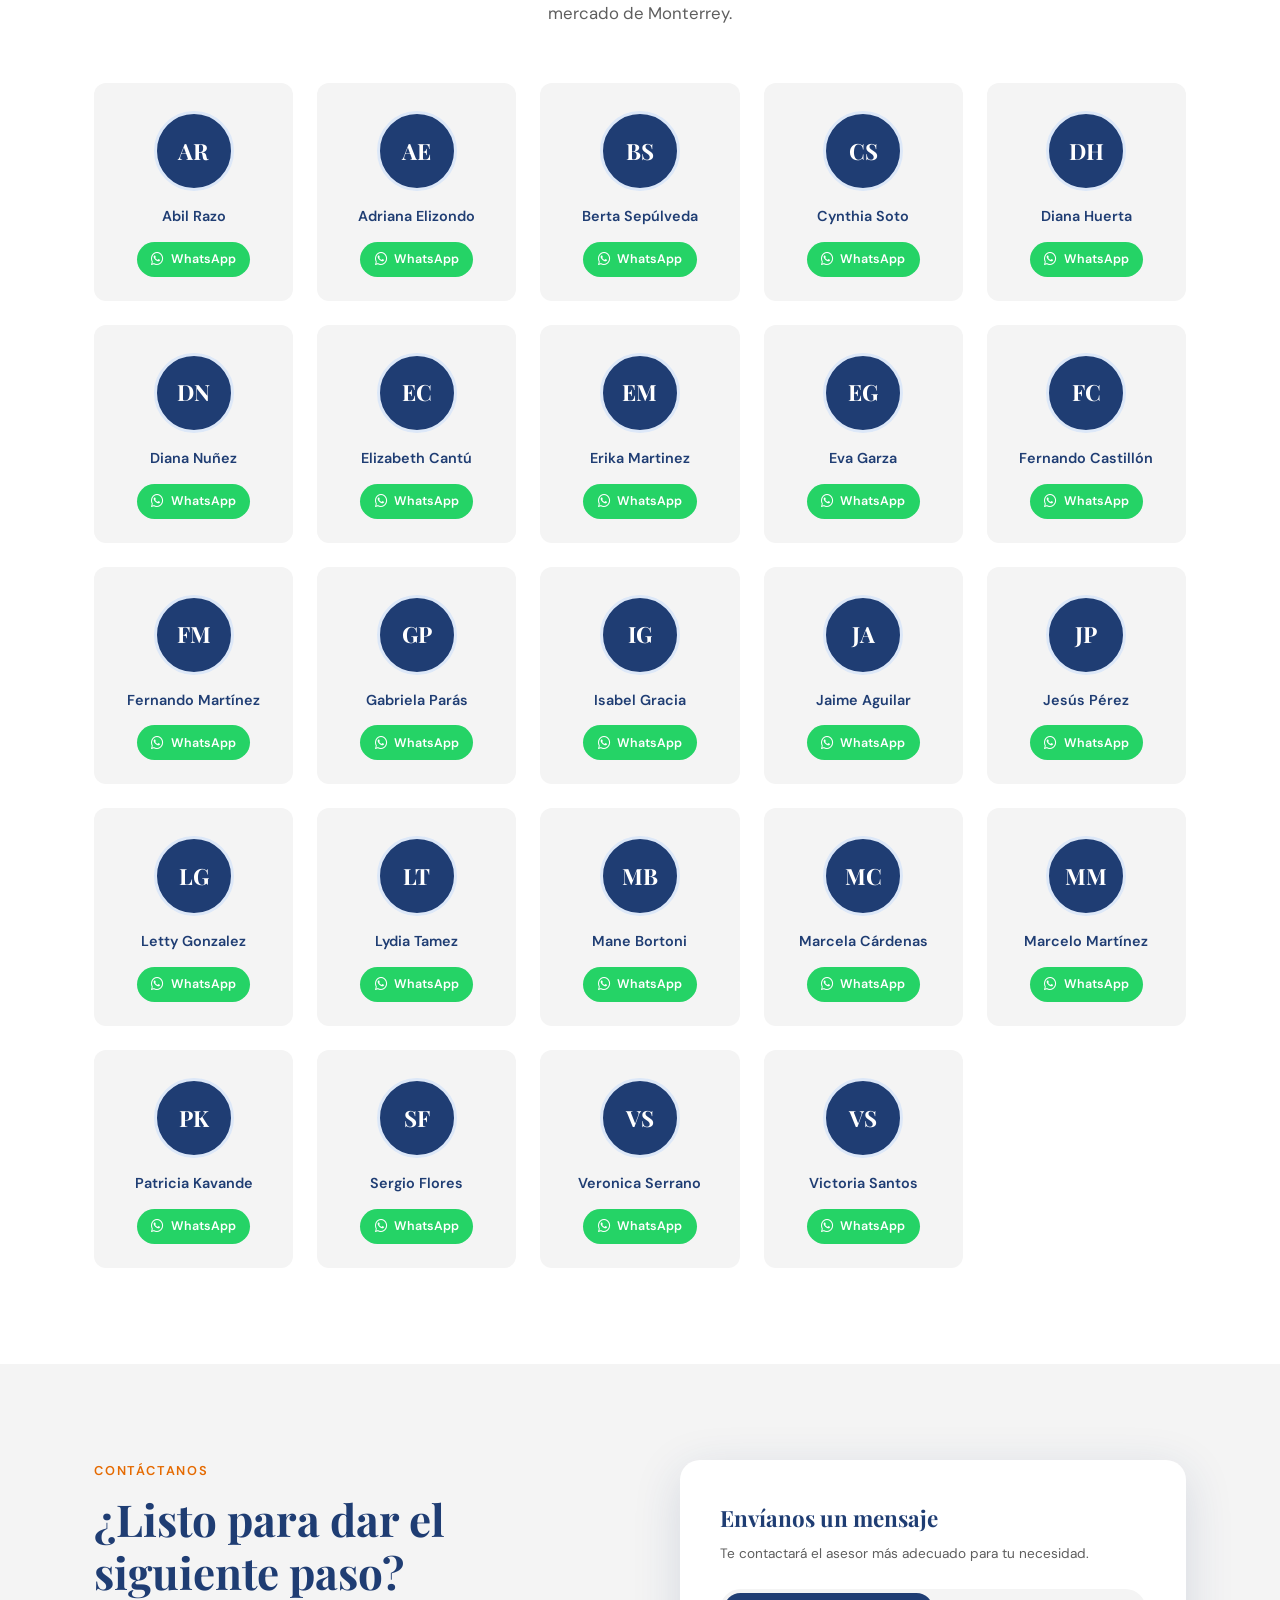
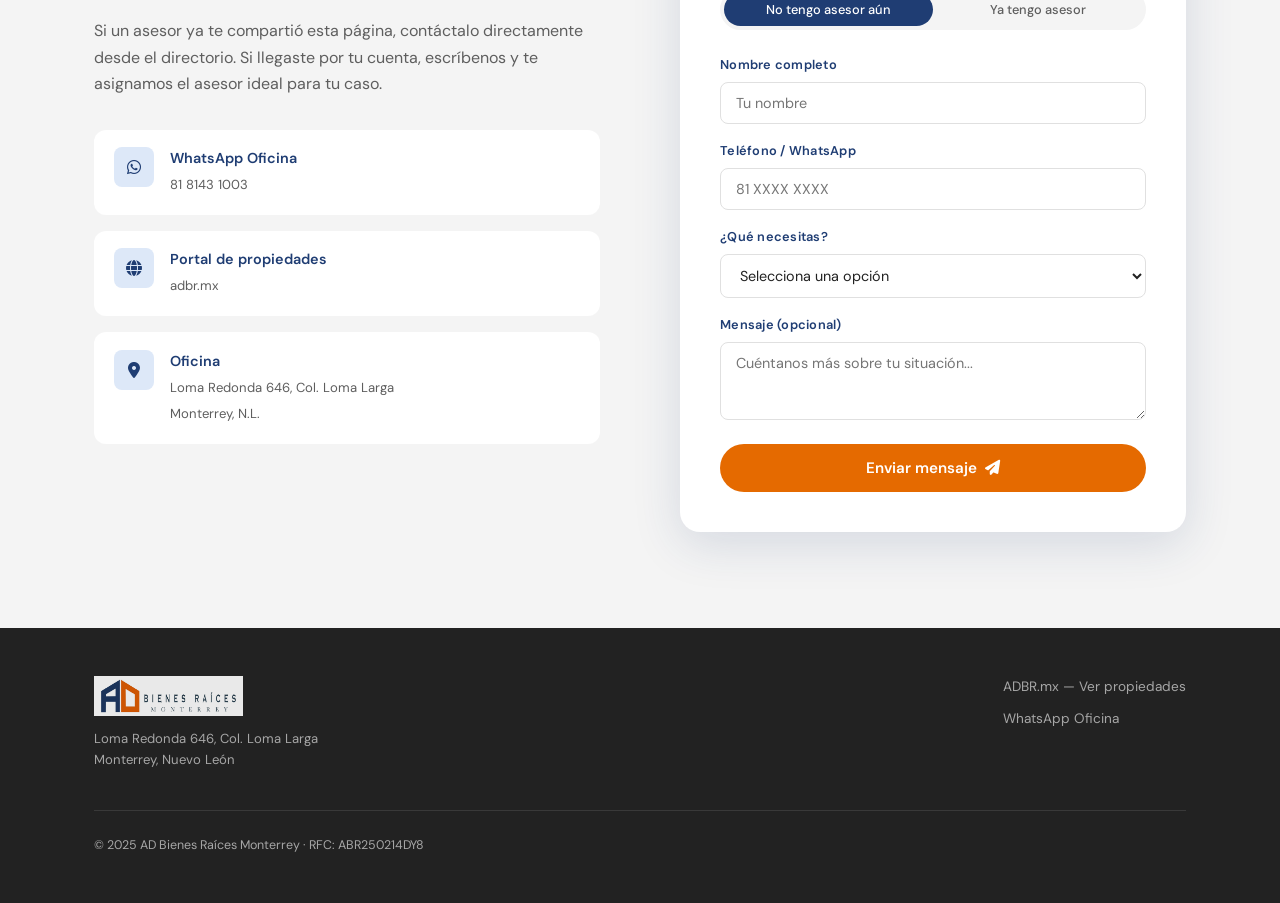
==== commit bb7d40d8: "Add files via upload" ====
--- a/index.html
+++ b/index.html
@@ -16,7 +16,7 @@
   <nav class="nav" id="navbar">
     <div class="nav-inner">
       <a href="#inicio" class="nav-logo">
-        <span class="logo-ad">AD</span><span class="logo-br"> Bienes Raíces</span>
+        <img src="logo-horizontal-blanco.png" alt="AD Bienes Raíces Monterrey" class="nav-logo-img" />
       </a>
       <ul class="nav-links">
         <li><a href="#nosotros">Nosotros</a></li>
@@ -79,9 +79,9 @@
       <div class="nosotros-grid">
         <div class="nosotros-text fade-in">
           <div class="section-eyebrow">Quiénes somos</div>
-          <h2 class="section-title">Una inmobiliaria construida sobre estructura, no improvisación.</h2>
-          <p>AD Bienes Raíces Monterrey nació en 2017 con una convicción clara: que una operación inmobiliaria bien hecha protege a todos — al propietario, al cliente y al asesor.</p>
-          <p>No somos una lista de propiedades. Somos un equipo con procesos definidos, documentación en orden y criterios claros para cada etapa de la operación. Eso es lo que nos diferencia en un mercado donde la improvisación es común.</p>
+          <h2 class="section-title">Un equipo de personas que se toman en serio tu patrimonio.</h2>
+          <p>AD Bienes Raíces Monterrey nació en 2017 con una convicción clara: que una operación inmobiliaria bien hecha protege a todos — al propietario, al cliente y al asesor. Hoy somos un equipo de más de 20 asesores certificados con presencia en toda la Zona Metropolitana de Monterrey.</p>
+          <p>Nuestros asesores combinan conocimiento del mercado local, formación profesional continua y un genuino compromiso con cada cliente. Tenemos los procesos — pero sobre todo, tenemos las personas.</p>
           <div class="nosotros-valores">
             <div class="valor">
               <i class="fa-solid fa-shield-halved"></i>
@@ -306,38 +306,38 @@
       <div class="section-header centered fade-in">
         <div class="section-eyebrow">Por qué elegirnos</div>
         <h2 class="section-title">Lo que nos distingue en el mercado.</h2>
-        <p class="section-desc">En un mercado donde muchos improvisan, nosotros operamos con estructura.</p>
+        <p class="section-desc">Experiencia, personas y proceso — los tres pilares que hacen la diferencia en cada operación.</p>
       </div>
       <div class="dif-grid fade-in">
         <div class="dif-card">
+          <div class="dif-icon"><i class="fa-solid fa-medal"></i></div>
+          <h4>Asesores certificados y en formación continua</h4>
+          <p>Nuestro equipo cuenta con certificaciones profesionales y se mantiene actualizado en el mercado inmobiliario de Monterrey y sus regulaciones.</p>
+        </div>
+        <div class="dif-card">
+          <div class="dif-icon"><i class="fa-solid fa-heart-handshake"></i></div>
+          <h4>Trato personalizado, no masivo</h4>
+          <p>Cada cliente tiene un asesor dedicado que entiende su caso específico. No somos un call center — somos un equipo que conoce tu nombre y tu historia.</p>
+        </div>
+        <div class="dif-card">
+          <div class="dif-icon"><i class="fa-solid fa-chart-line"></i></div>
+          <h4>8+ años de experiencia en el mercado local</h4>
+          <p>Conocemos Monterrey a fondo: sus zonas, sus precios reales, sus tiempos de absorción. Esa experiencia acumulada es la que protege tu inversión.</p>
+        </div>
+        <div class="dif-card">
           <div class="dif-icon"><i class="fa-solid fa-file-contract"></i></div>
-          <h4>Proceso documentado de inicio a cierre</h4>
-          <p>Cada operación sigue un flujo definido. Nada se deja al azar — ni los contratos, ni las visitas, ni la entrega.</p>
-        </div>
-        <div class="dif-card">
-          <div class="dif-icon"><i class="fa-solid fa-user-tie"></i></div>
-          <h4>Asesor dedicado a tu caso</h4>
-          <p>No eres un lead en una lista. Tienes un asesor que conoce tu situación y te acompaña en cada paso del proceso.</p>
+          <h4>Proceso estructurado de inicio a cierre</h4>
+          <p>Cada operación sigue un flujo definido y documentado. Nada se deja al azar — ni los contratos, ni las visitas, ni la entrega final.</p>
         </div>
         <div class="dif-card">
           <div class="dif-icon"><i class="fa-solid fa-scale-balanced"></i></div>
-          <h4>Transparencia en cada etapa</h4>
-          <p>Te decimos lo que otros no se atreven: si el precio no es el correcto, si la propiedad tiene riesgos, si el contrato necesita ajustes.</p>
-        </div>
-        <div class="dif-card">
-          <div class="dif-icon"><i class="fa-solid fa-chart-line"></i></div>
-          <h4>8+ años de operación en Monterrey</h4>
-          <p>Conocemos el mercado local, las zonas, los precios reales y los tiempos. Esa experiencia trabaja a tu favor.</p>
-        </div>
-        <div class="dif-card">
-          <div class="dif-icon"><i class="fa-solid fa-magnifying-glass-dollar"></i></div>
-          <h4>Valuación honesta, no solo lo que quieres escuchar</h4>
-          <p>Nuestro análisis de mercado te da el precio correcto — no el más alto para ganarse el contrato, sino el que realmente funciona.</p>
+          <h4>Honestidad por encima de la venta</h4>
+          <p>Te decimos lo que otros no se atreven: si el precio no es el correcto, si la propiedad tiene riesgos, si el contrato necesita ajustes. Tu interés primero.</p>
         </div>
         <div class="dif-card">
           <div class="dif-icon"><i class="fa-solid fa-shield-halved"></i></div>
-          <h4>Respaldo jurídico en arrendamientos</h4>
-          <p>Trabajamos con póliza jurídica y contratos bien redactados. El propietario queda protegido desde el primer día.</p>
+          <h4>Respaldo jurídico y documentación en orden</h4>
+          <p>Contratos bien redactados, pólizas jurídicas en arrendamientos y documentación completa. Cerramos operaciones que no generan problemas después.</p>
         </div>
       </div>
     </div>
@@ -454,7 +454,7 @@
               </div>
               <div class="form-group" id="campo-asesor" style="display:none">
                 <label>¿Cuál es tu asesor?</label>
-                <input type="text" name="asesor" placeholder="Nombre del asesor" />
+                <select name="asesor"><option value="" disabled selected>Selecciona tu asesor</option><option>Abil Razo</option><option>Adriana Elizondo</option><option>Berta Sep&uacute;lveda</option><option>Cynthia Soto</option><option>Diana Huerta</option><option>Diana Nu&ntilde;ez</option><option>Elizabeth Cant&uacute;</option><option>Erika Martinez</option><option>Eva Garza</option><option>Fernando Castill&oacute;n</option><option>Fernando Mart&iacute;nez</option><option>Gabriela Par&aacute;s</option><option>Isabel Gracia</option><option>Jaime Aguilar</option><option>Jes&uacute;s P&eacute;rez</option><option>Letty Gonzalez</option><option>Lydia Tamez</option><option>Mane Bortoni</option><option>Marcela C&aacute;rdenas</option><option>Marcelo Mart&iacute;nez</option><option>Patricia Kavande</option><option>Sergio Flores</option><option>Veronica Serrano</option><option>Victoria Santos</option></select>
               </div>
               <div class="form-group">
                 <label>Mensaje (opcional)</label>
@@ -475,7 +475,7 @@
   <footer class="footer">
     <div class="container footer-inner">
       <div class="footer-brand">
-        <span class="logo-ad">AD</span><span class="logo-br"> Bienes Raíces Monterrey</span>
+        <img src="logo-horizontal-blanco.png" alt="AD Bienes Raíces Monterrey" class="footer-logo-img" />
         <p>Loma Redonda 646, Col. Loma Larga<br/>Monterrey, Nuevo León</p>
       </div>
       <div class="footer-links">
--- a/styles.css
+++ b/styles.css
@@ -856,3 +856,25 @@
   .form-card { padding: 1.75rem; }
   .prop-banner-nums { flex-wrap: wrap; justify-content: center; }
 }
+
+/* ── LOGOS ───────────────────────────────────────────── */
+.nav-logo-img {
+  height: 36px;
+  width: auto;
+  display: block;
+  transition: opacity var(--trans);
+}
+.nav-logo-img:hover { opacity: .85; }
+
+/* When nav scrolls, logo needs to stay visible on white bg */
+.nav.scrolled .nav-logo-img {
+  filter: brightness(0) saturate(100%) invert(19%) sepia(53%) saturate(694%) hue-rotate(185deg) brightness(89%) contrast(95%);
+}
+
+.footer-logo-img {
+  height: 40px;
+  width: auto;
+  display: block;
+  margin-bottom: .75rem;
+  opacity: .9;
+}
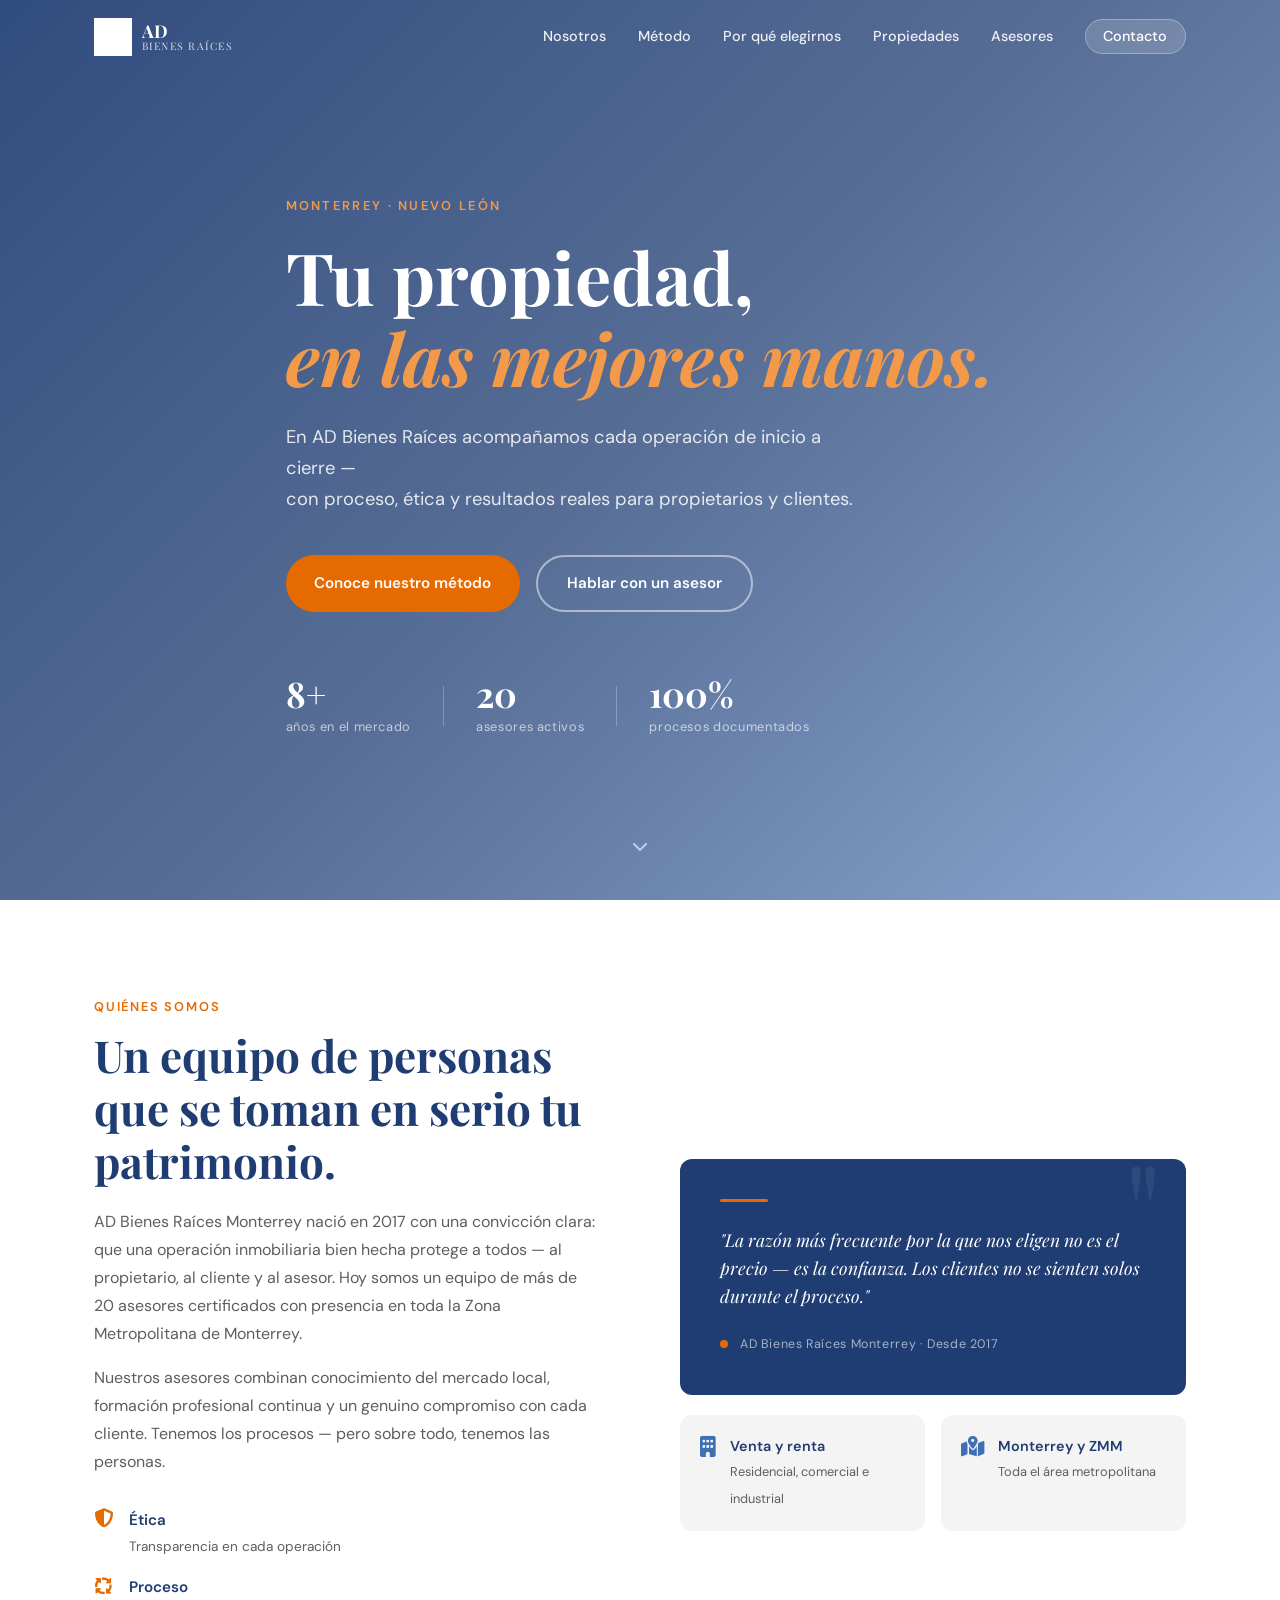
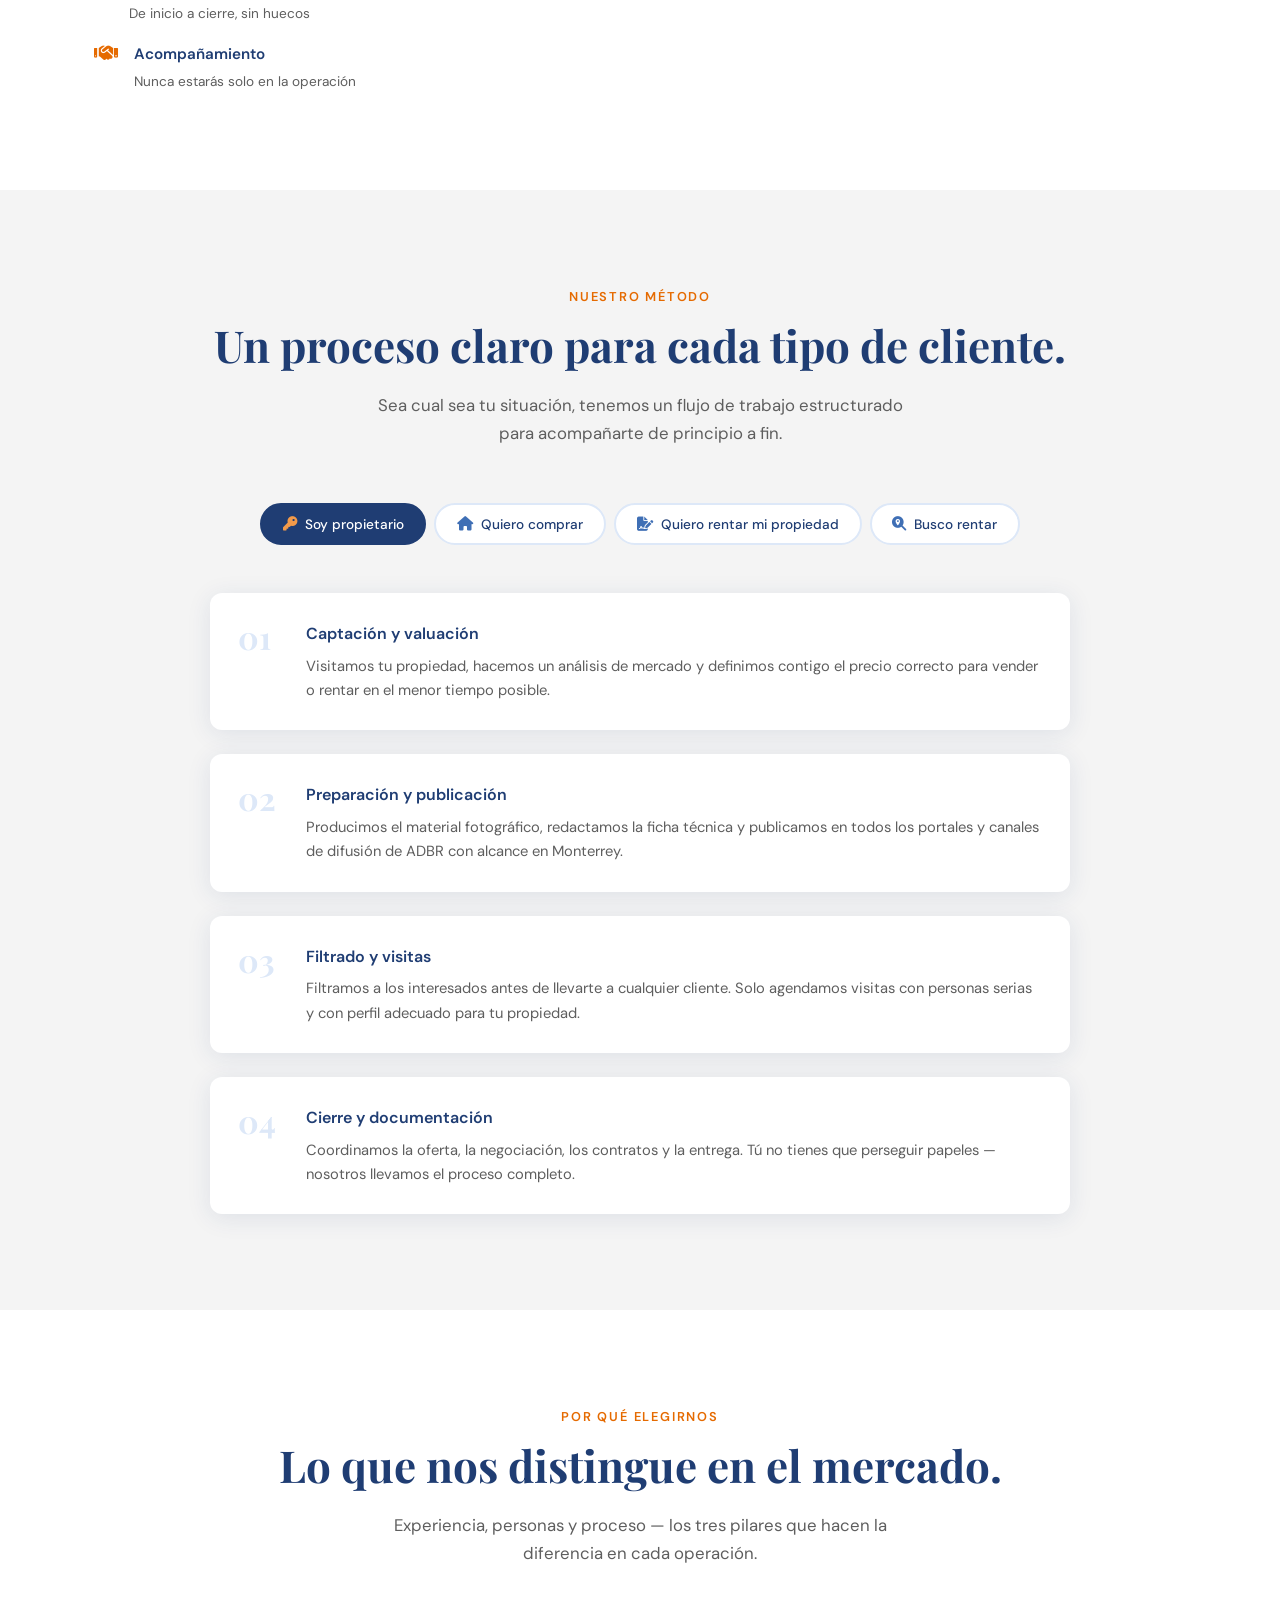
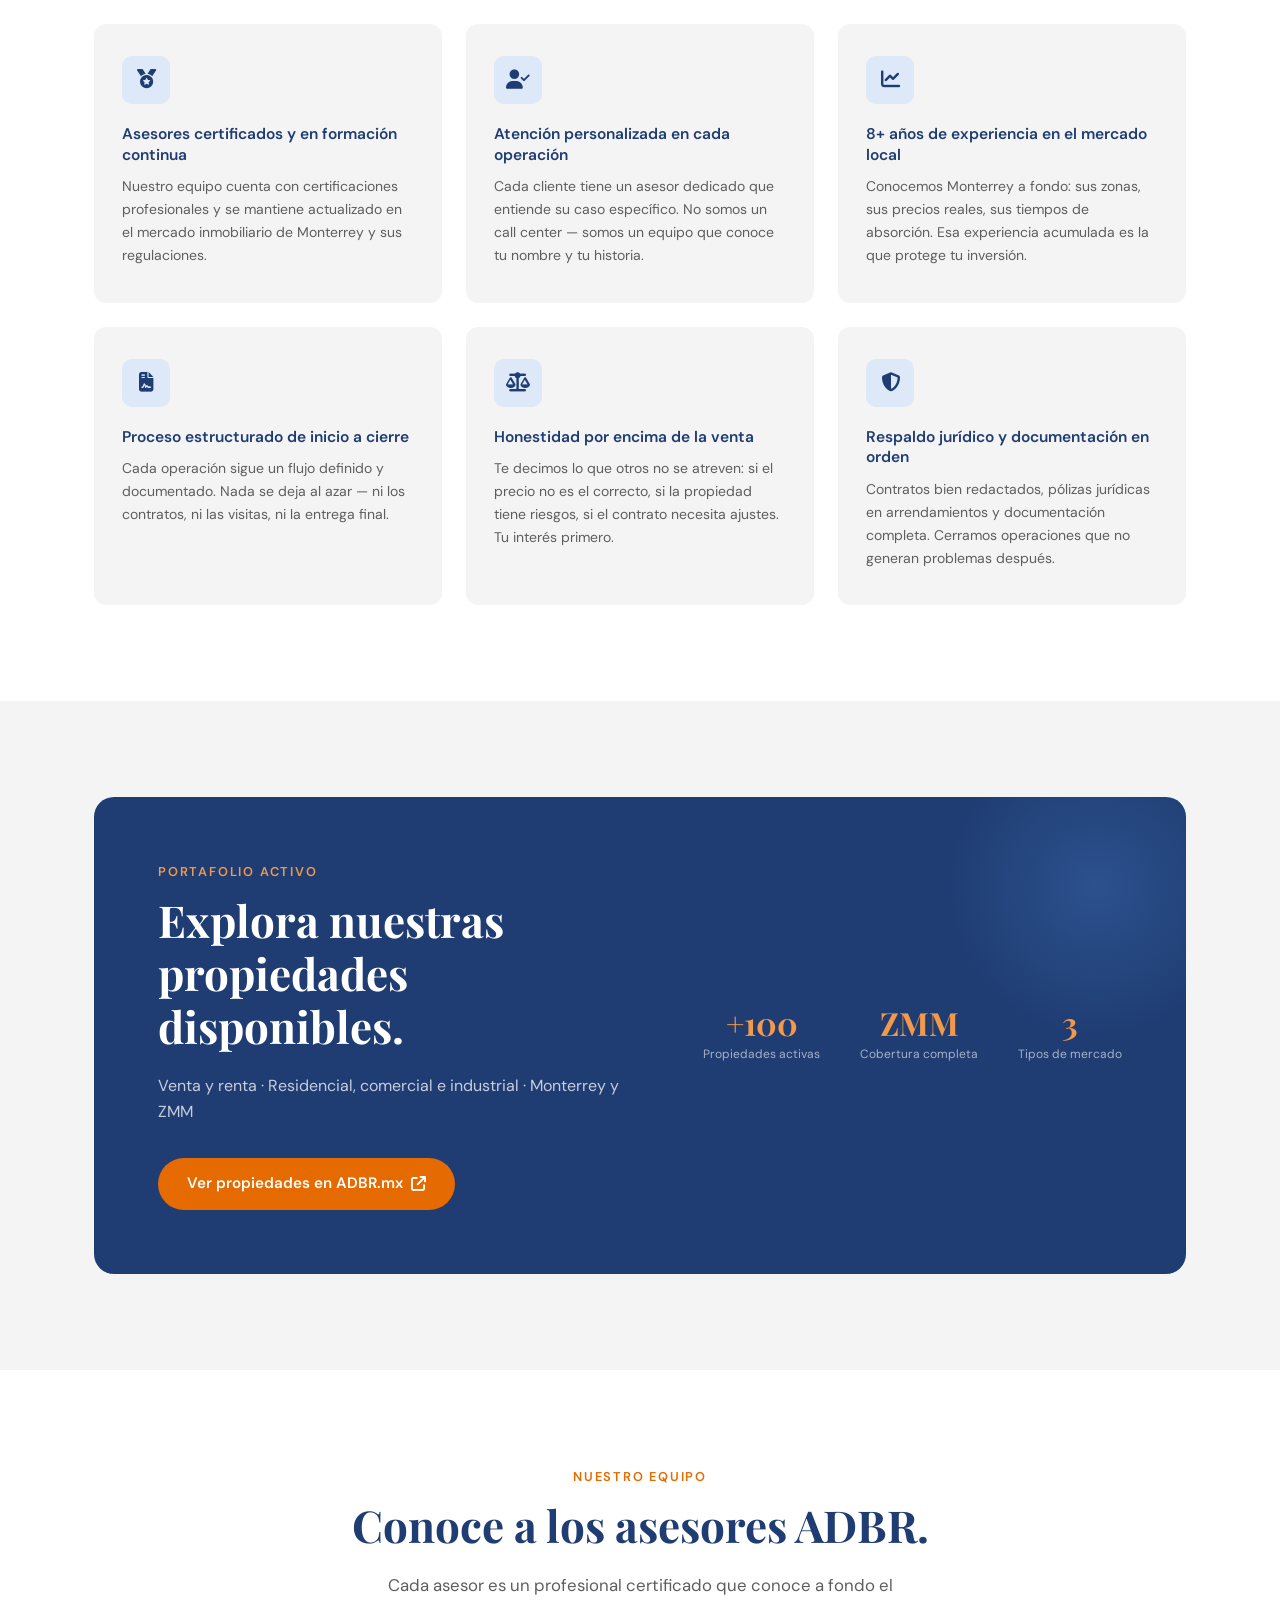
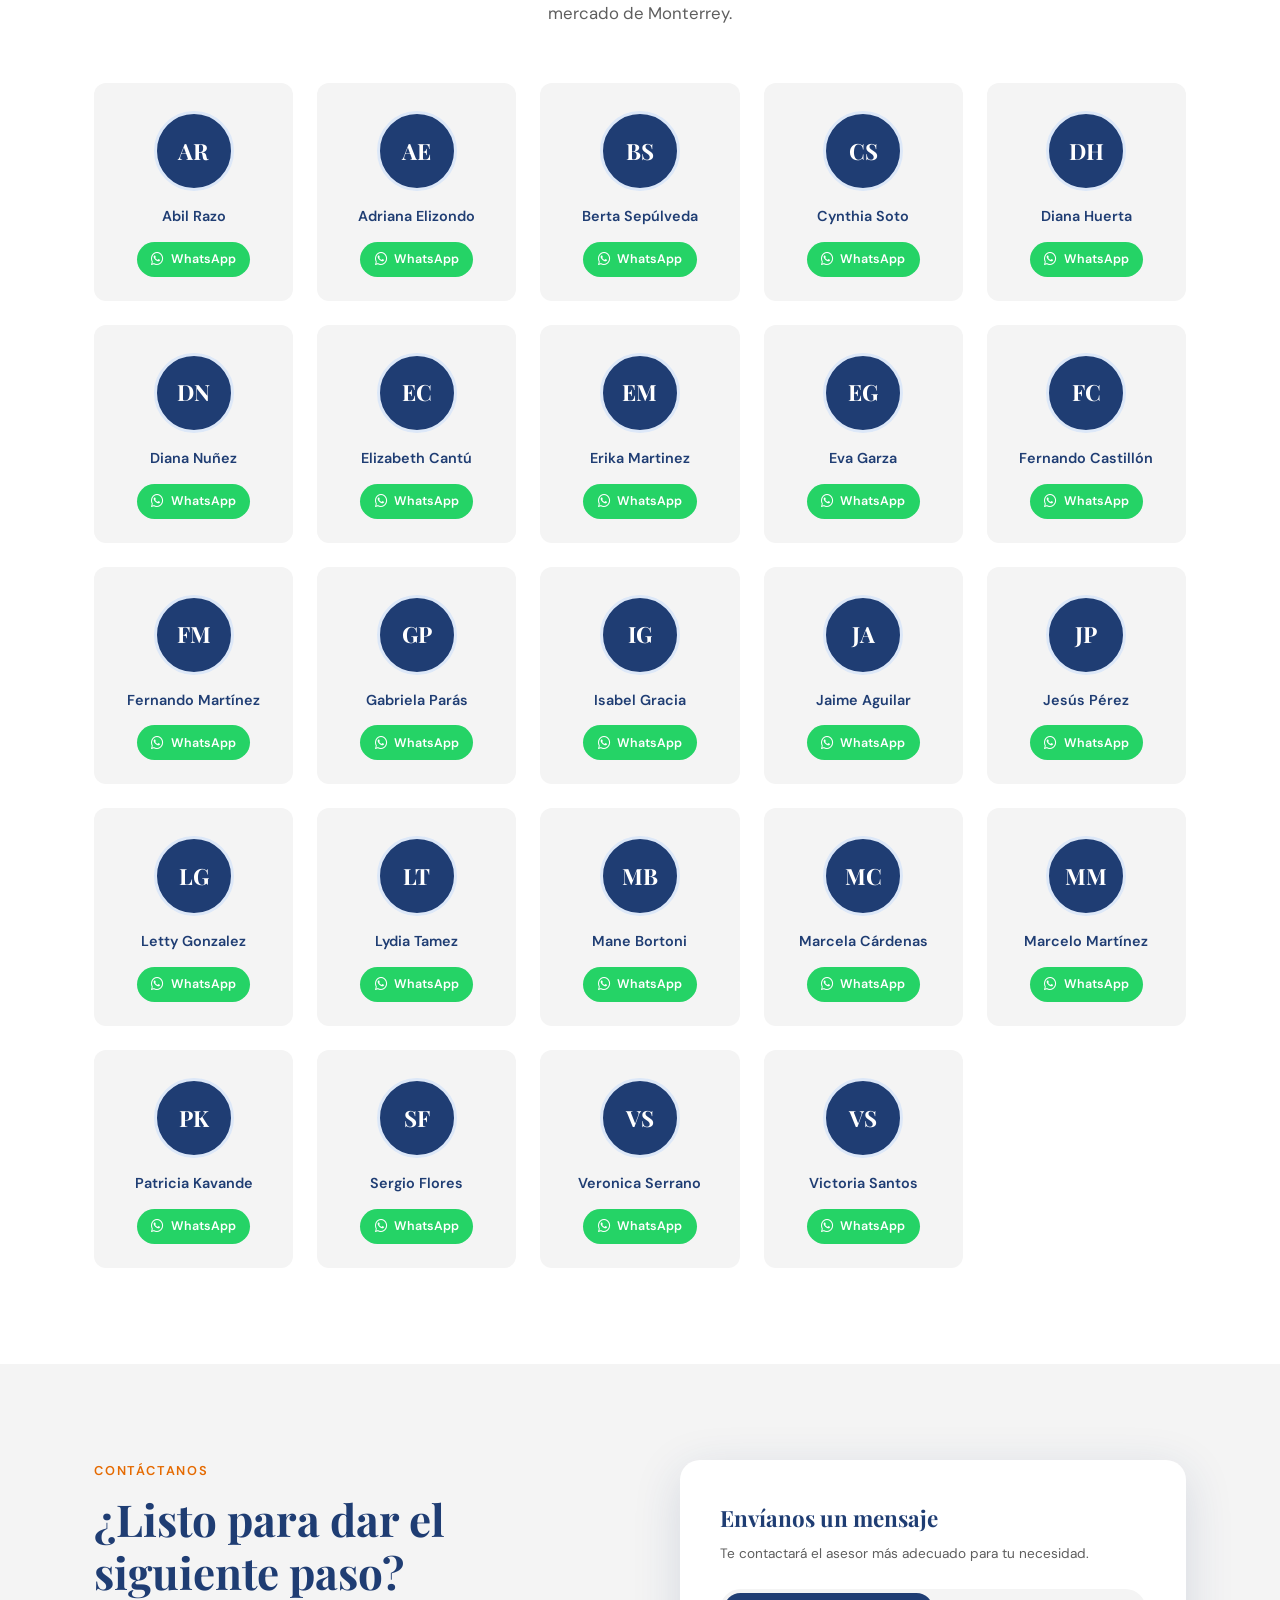
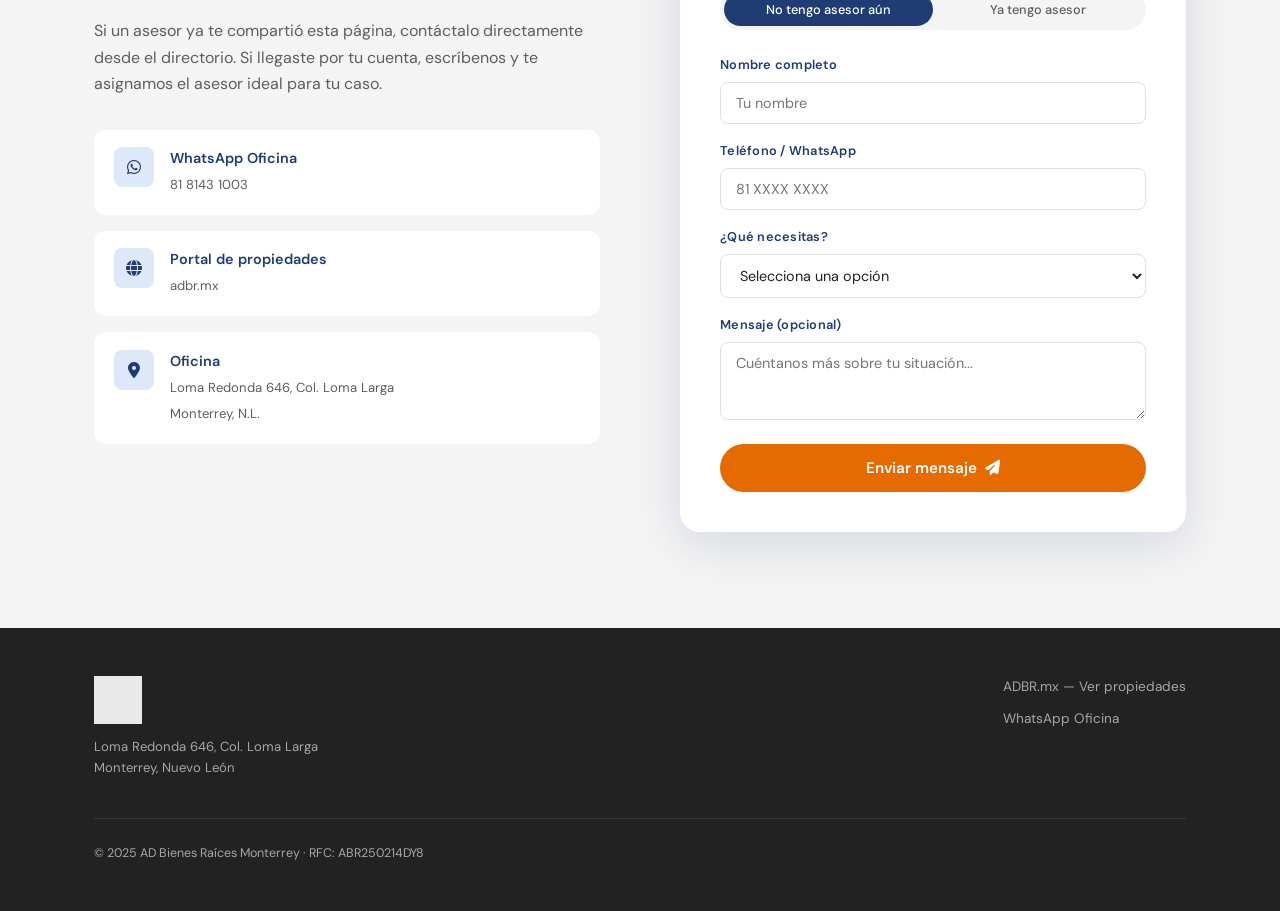
==== commit a5d21702: "Add files via upload" ====
--- a/index.html
+++ b/index.html
@@ -16,7 +16,7 @@
   <nav class="nav" id="navbar">
     <div class="nav-inner">
       <a href="#inicio" class="nav-logo">
-        <img src="logo-horizontal-blanco.png" alt="AD Bienes Raíces Monterrey" class="nav-logo-img" />
+        <img src="logo-cuadro.png" alt="AD Bienes Raíces Monterrey" class="nav-logo-img" /><span class="nav-logo-text">AD <span class="nav-logo-sub">Bienes Raíces</span></span>
       </a>
       <ul class="nav-links">
         <li><a href="#nosotros">Nosotros</a></li>
@@ -315,8 +315,8 @@
           <p>Nuestro equipo cuenta con certificaciones profesionales y se mantiene actualizado en el mercado inmobiliario de Monterrey y sus regulaciones.</p>
         </div>
         <div class="dif-card">
-          <div class="dif-icon"><i class="fa-solid fa-heart-handshake"></i></div>
-          <h4>Trato personalizado, no masivo</h4>
+          <div class="dif-icon"><i class="fa-solid fa-user-check"></i></div>
+          <h4>Atención personalizada en cada operación</h4>
           <p>Cada cliente tiene un asesor dedicado que entiende su caso específico. No somos un call center — somos un equipo que conoce tu nombre y tu historia.</p>
         </div>
         <div class="dif-card">
@@ -475,7 +475,7 @@
   <footer class="footer">
     <div class="container footer-inner">
       <div class="footer-brand">
-        <img src="logo-horizontal-blanco.png" alt="AD Bienes Raíces Monterrey" class="footer-logo-img" />
+        <img src="logo-cuadro.png" alt="AD Bienes Raíces Monterrey" class="footer-logo-img" />
         <p>Loma Redonda 646, Col. Loma Larga<br/>Monterrey, Nuevo León</p>
       </div>
       <div class="footer-links">
--- a/styles.css
+++ b/styles.css
@@ -878,3 +878,49 @@
   margin-bottom: .75rem;
   opacity: .9;
 }
+
+/* ── NAV LOGO v2 ─────────────────────────────────────── */
+.nav-logo {
+  display: flex;
+  align-items: center;
+  gap: .6rem;
+}
+.nav-logo-img {
+  height: 38px !important;
+  width: auto;
+  display: block;
+  transition: opacity var(--trans);
+  filter: brightness(0) invert(1); /* white on dark bg */
+}
+.nav-logo-img:hover { opacity: .85; }
+.nav.scrolled .nav-logo-img {
+  filter: none; /* show original colors on white bg */
+}
+.nav-logo-text {
+  font-family: var(--font-display);
+  font-size: 1.1rem;
+  font-weight: 700;
+  color: var(--blanco);
+  letter-spacing: .02em;
+  transition: color var(--trans);
+  line-height: 1.1;
+}
+.nav-logo-sub {
+  display: block;
+  font-size: .65rem;
+  font-weight: 400;
+  letter-spacing: .12em;
+  text-transform: uppercase;
+  opacity: .8;
+}
+.nav.scrolled .nav-logo-text { color: var(--azul); }
+
+/* ── FOOTER LOGO v2 ──────────────────────────────────── */
+.footer-logo-img {
+  height: 48px !important;
+  width: auto;
+  display: block;
+  margin-bottom: .75rem;
+  filter: brightness(0) invert(1);
+  opacity: .9;
+}
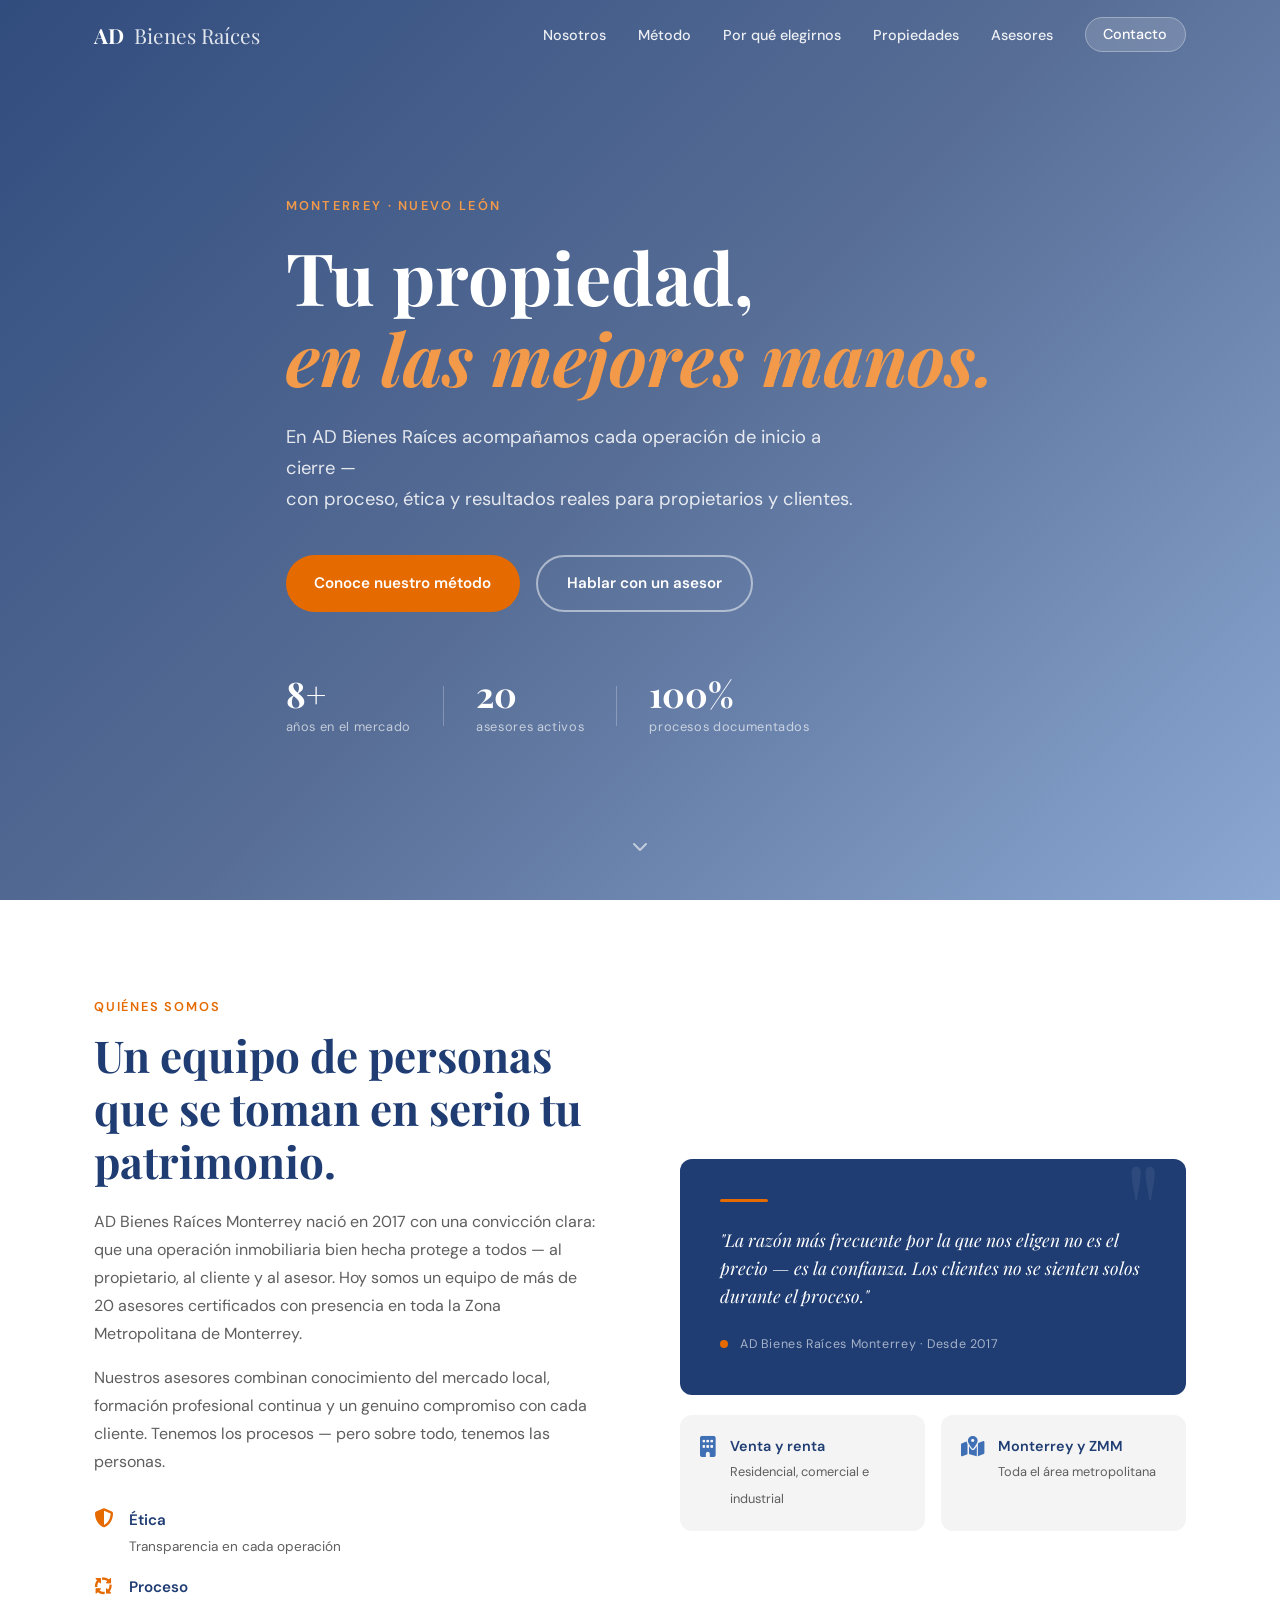
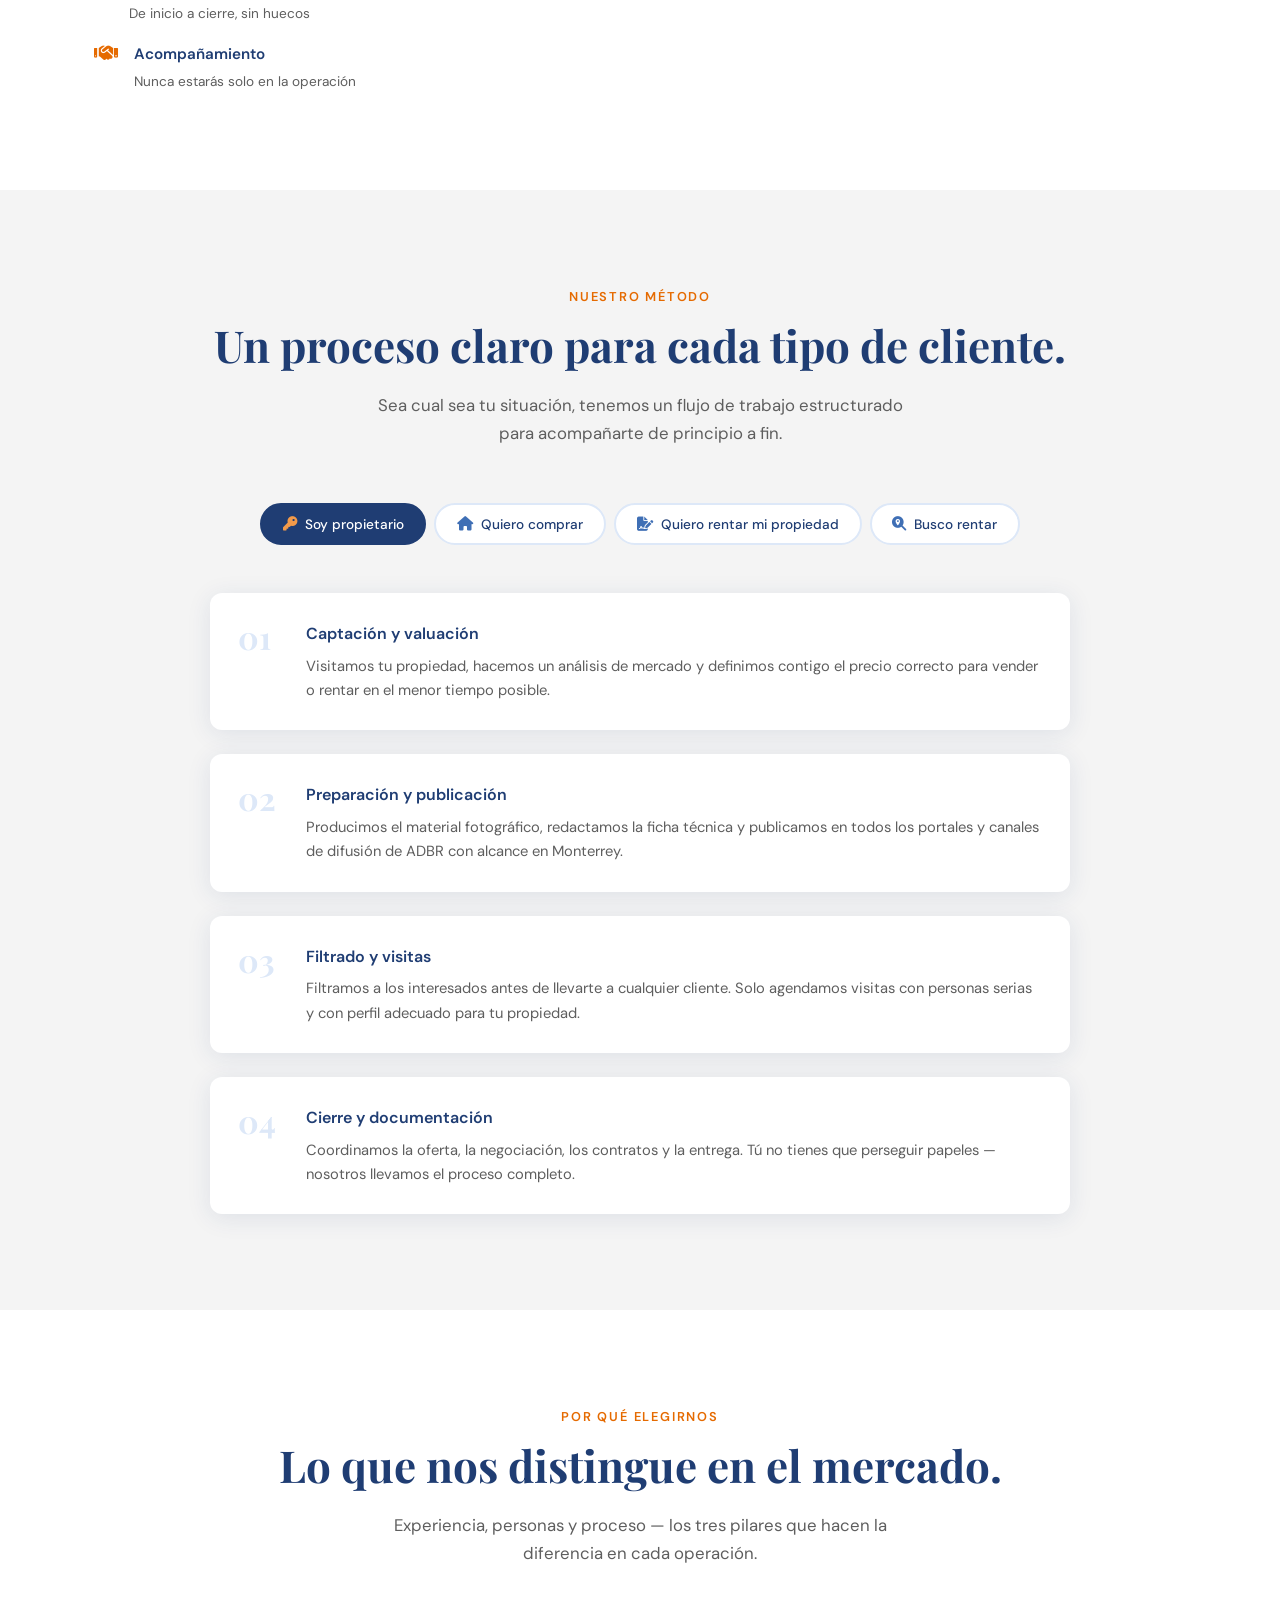
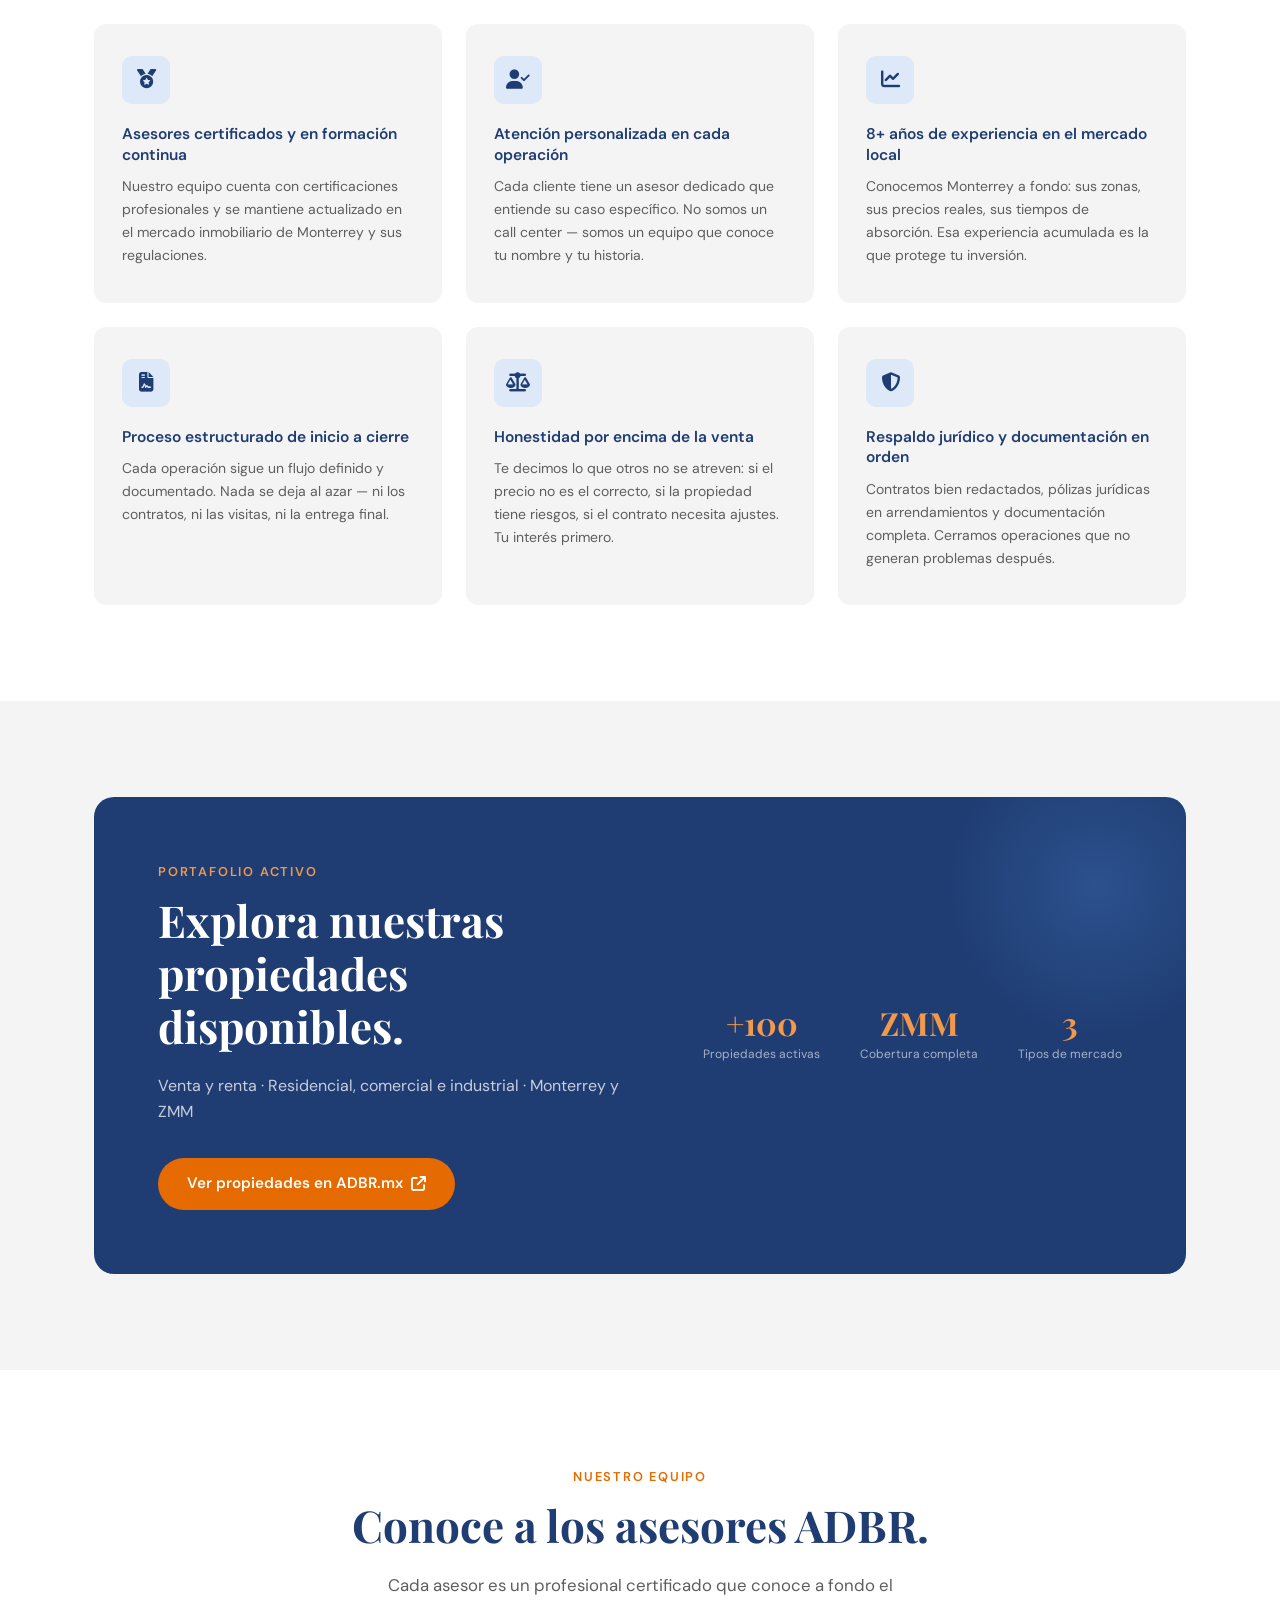
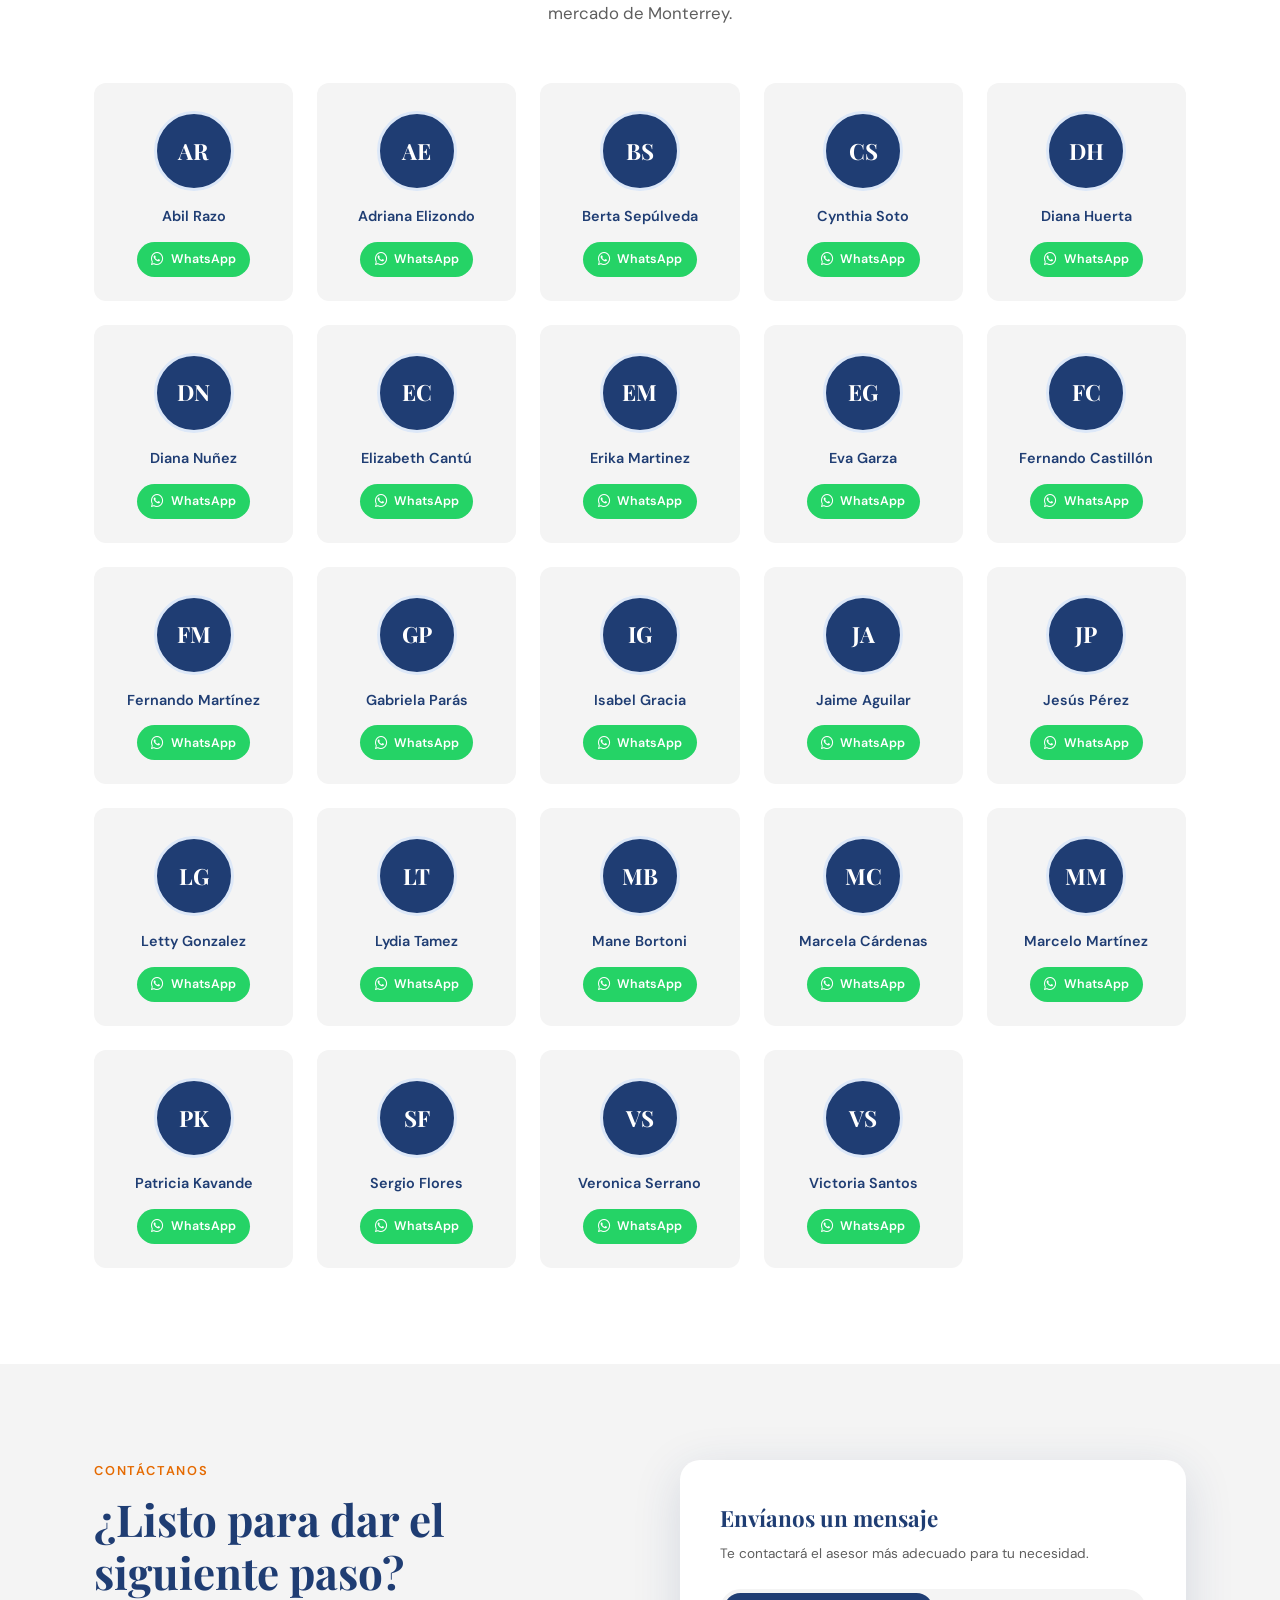
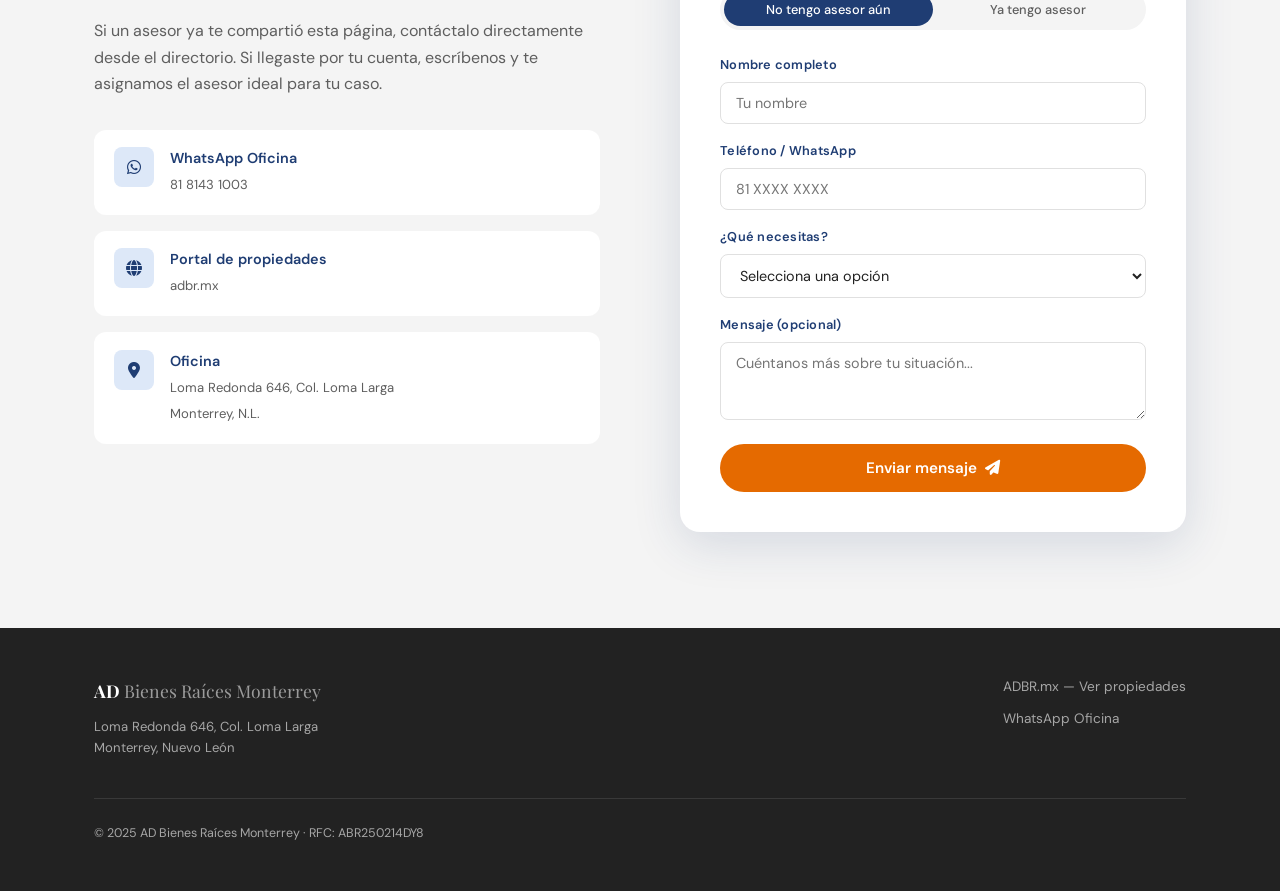
==== commit 20065812: "Add files via upload" ====
--- a/index.html
+++ b/index.html
@@ -16,7 +16,7 @@
   <nav class="nav" id="navbar">
     <div class="nav-inner">
       <a href="#inicio" class="nav-logo">
-        <img src="logo-cuadro.png" alt="AD Bienes Raíces Monterrey" class="nav-logo-img" /><span class="nav-logo-text">AD <span class="nav-logo-sub">Bienes Raíces</span></span>
+        <span class="logo-ad">AD</span><span class="logo-br"> Bienes Raíces</span>
       </a>
       <ul class="nav-links">
         <li><a href="#nosotros">Nosotros</a></li>
@@ -475,7 +475,7 @@
   <footer class="footer">
     <div class="container footer-inner">
       <div class="footer-brand">
-        <img src="logo-cuadro.png" alt="AD Bienes Raíces Monterrey" class="footer-logo-img" />
+        <span class="logo-ad">AD</span><span class="logo-br"> Bienes Raíces Monterrey</span>
         <p>Loma Redonda 646, Col. Loma Larga<br/>Monterrey, Nuevo León</p>
       </div>
       <div class="footer-links">
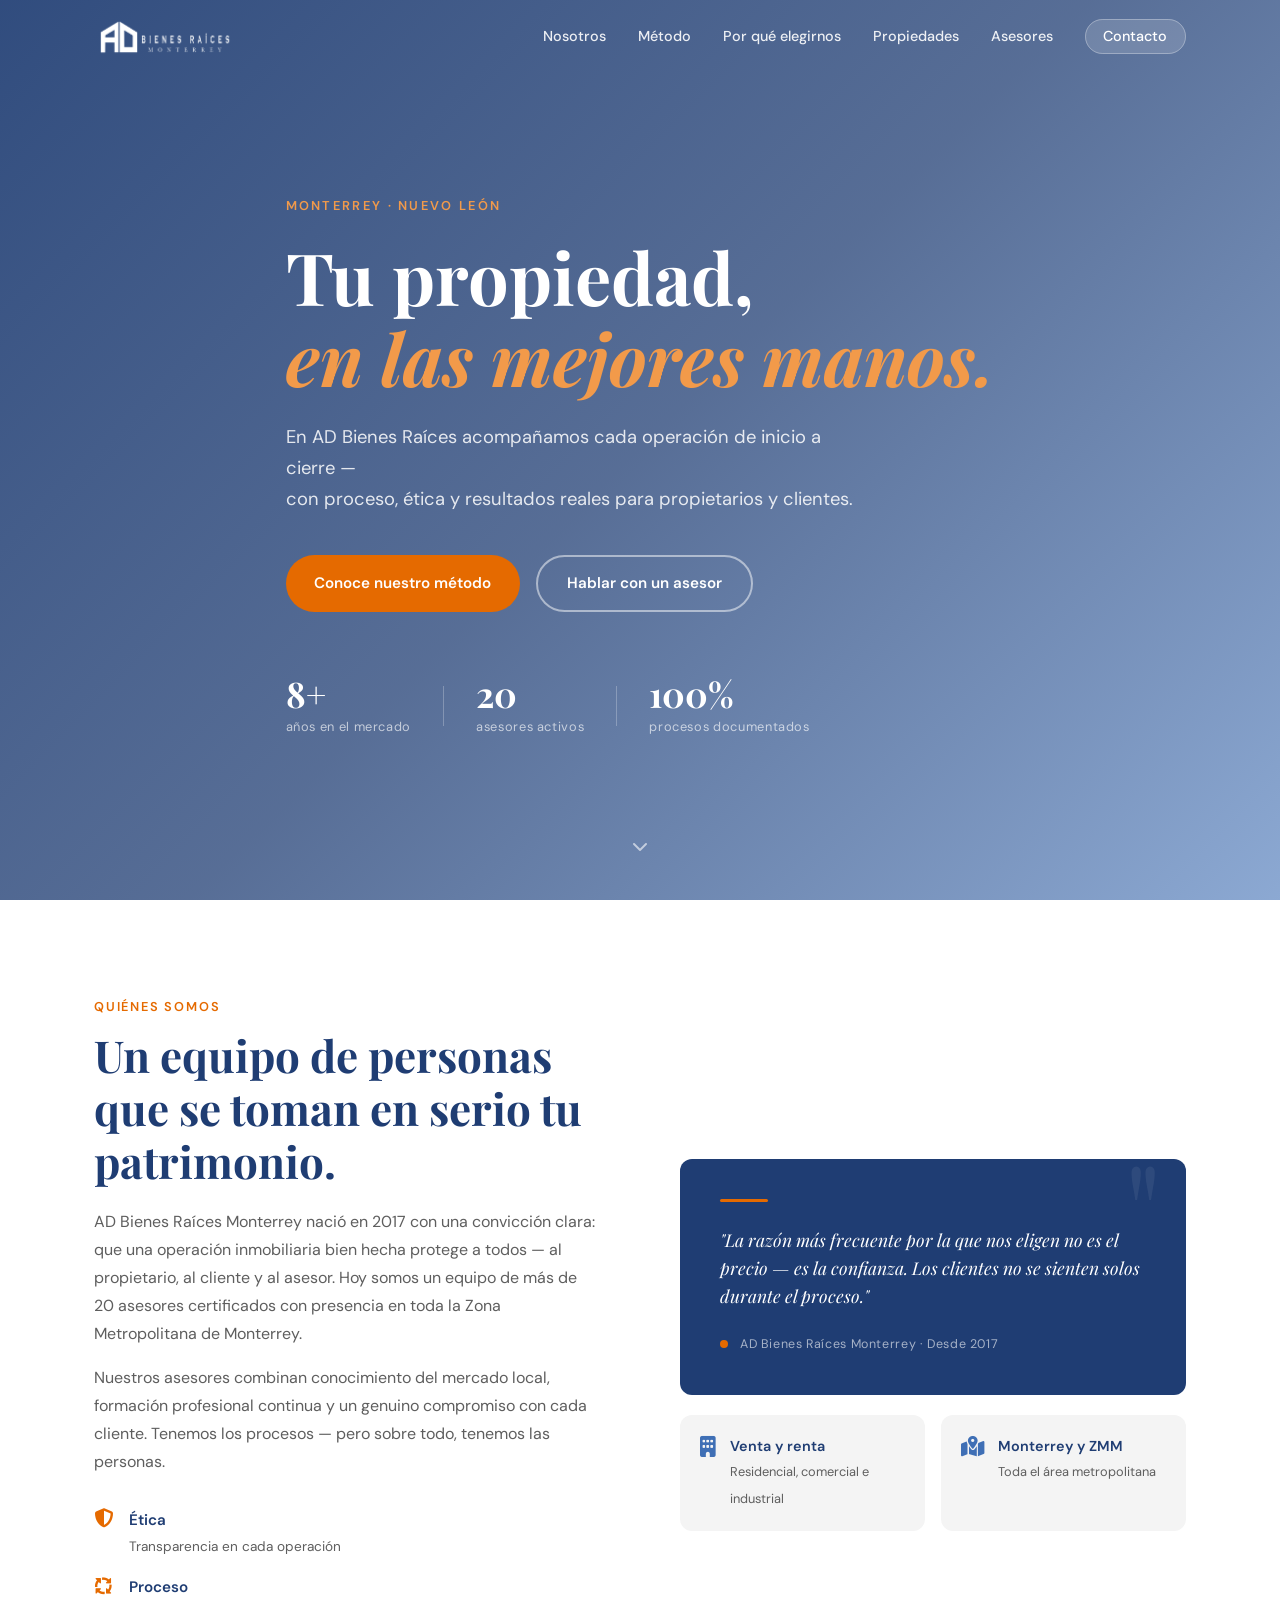
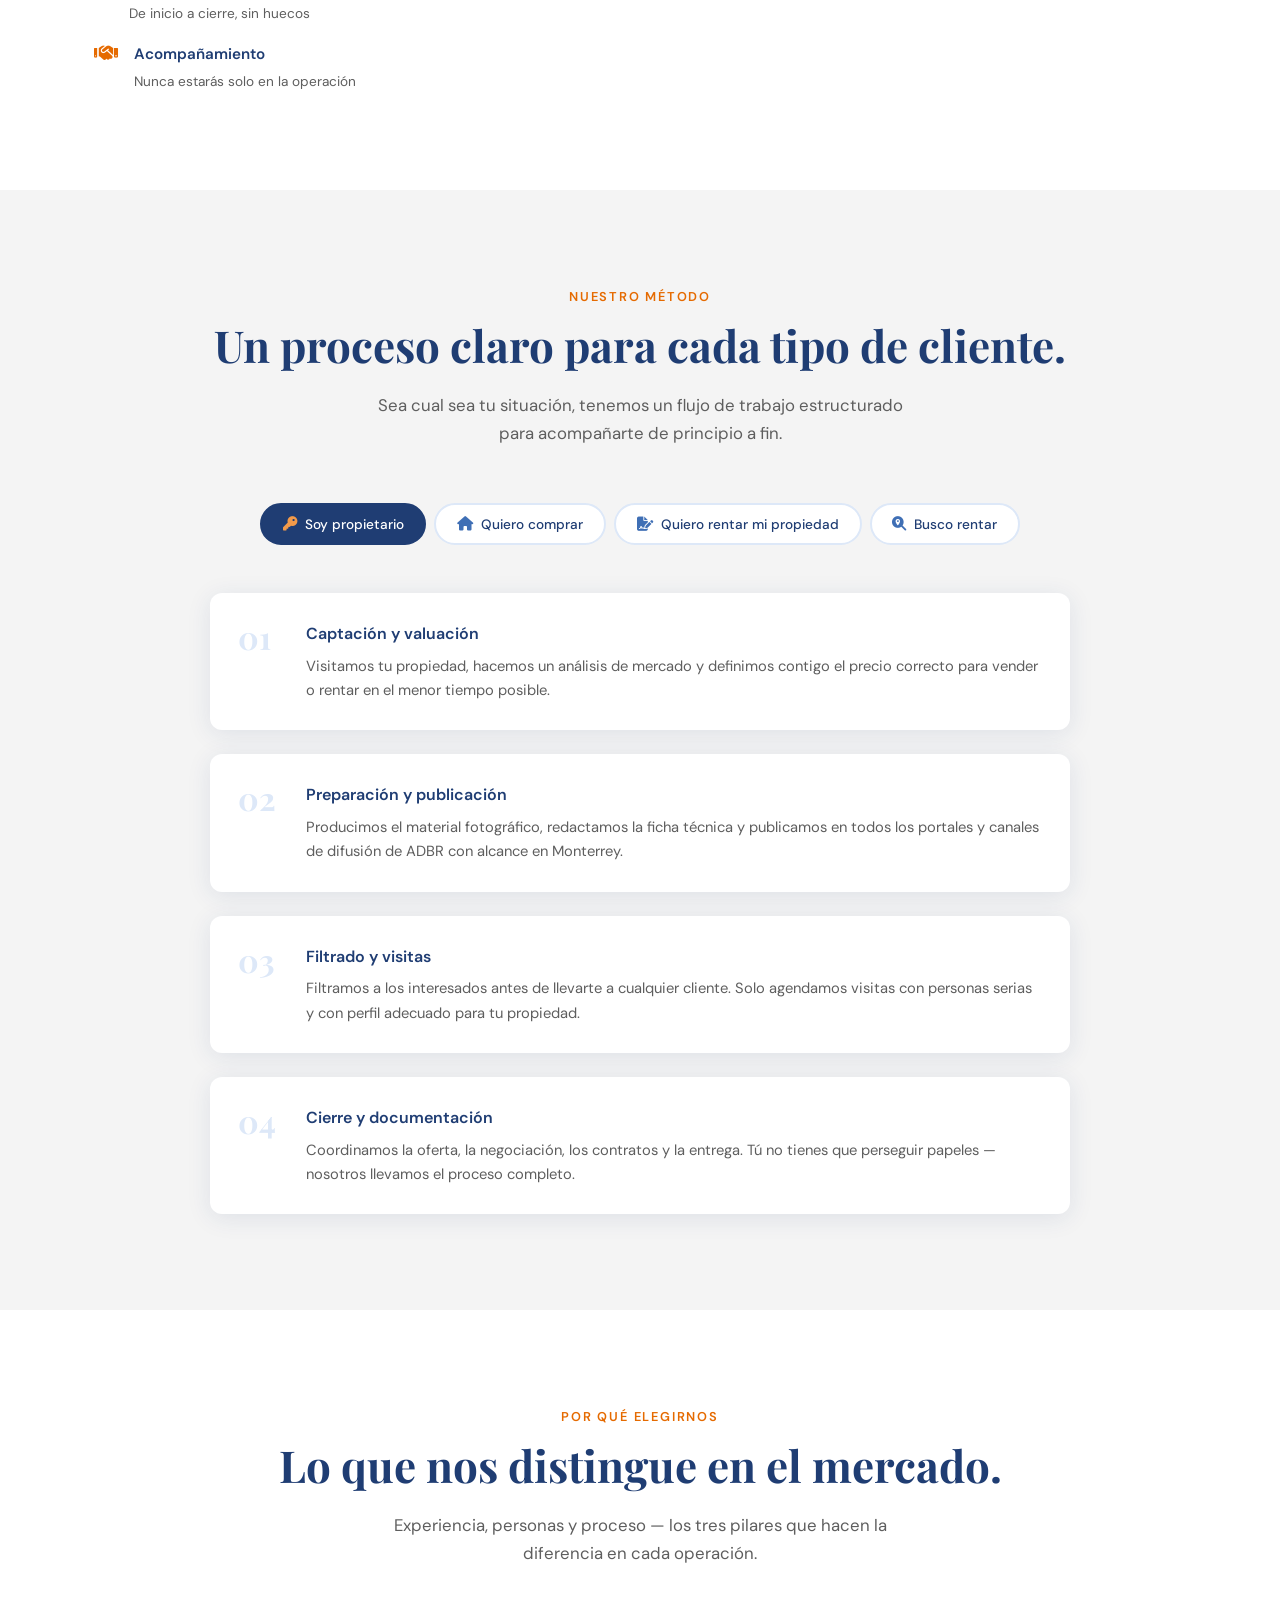
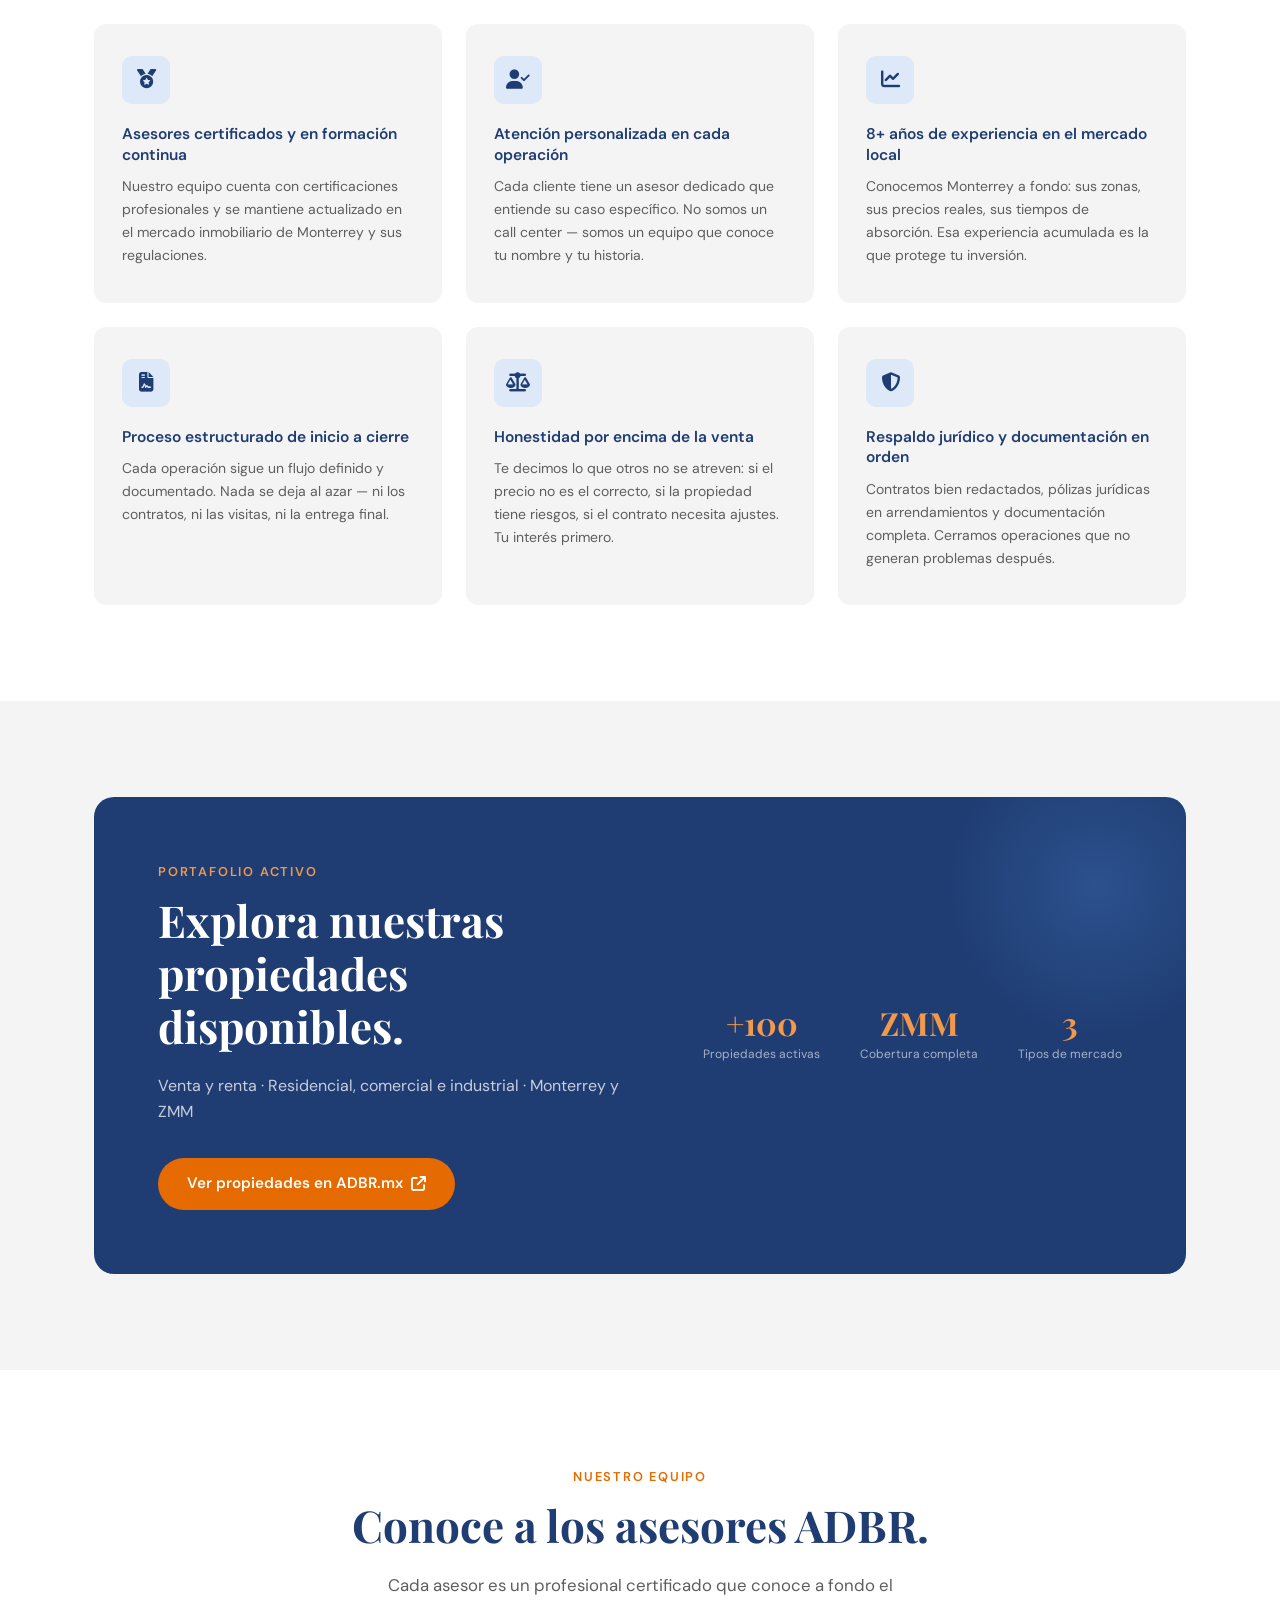
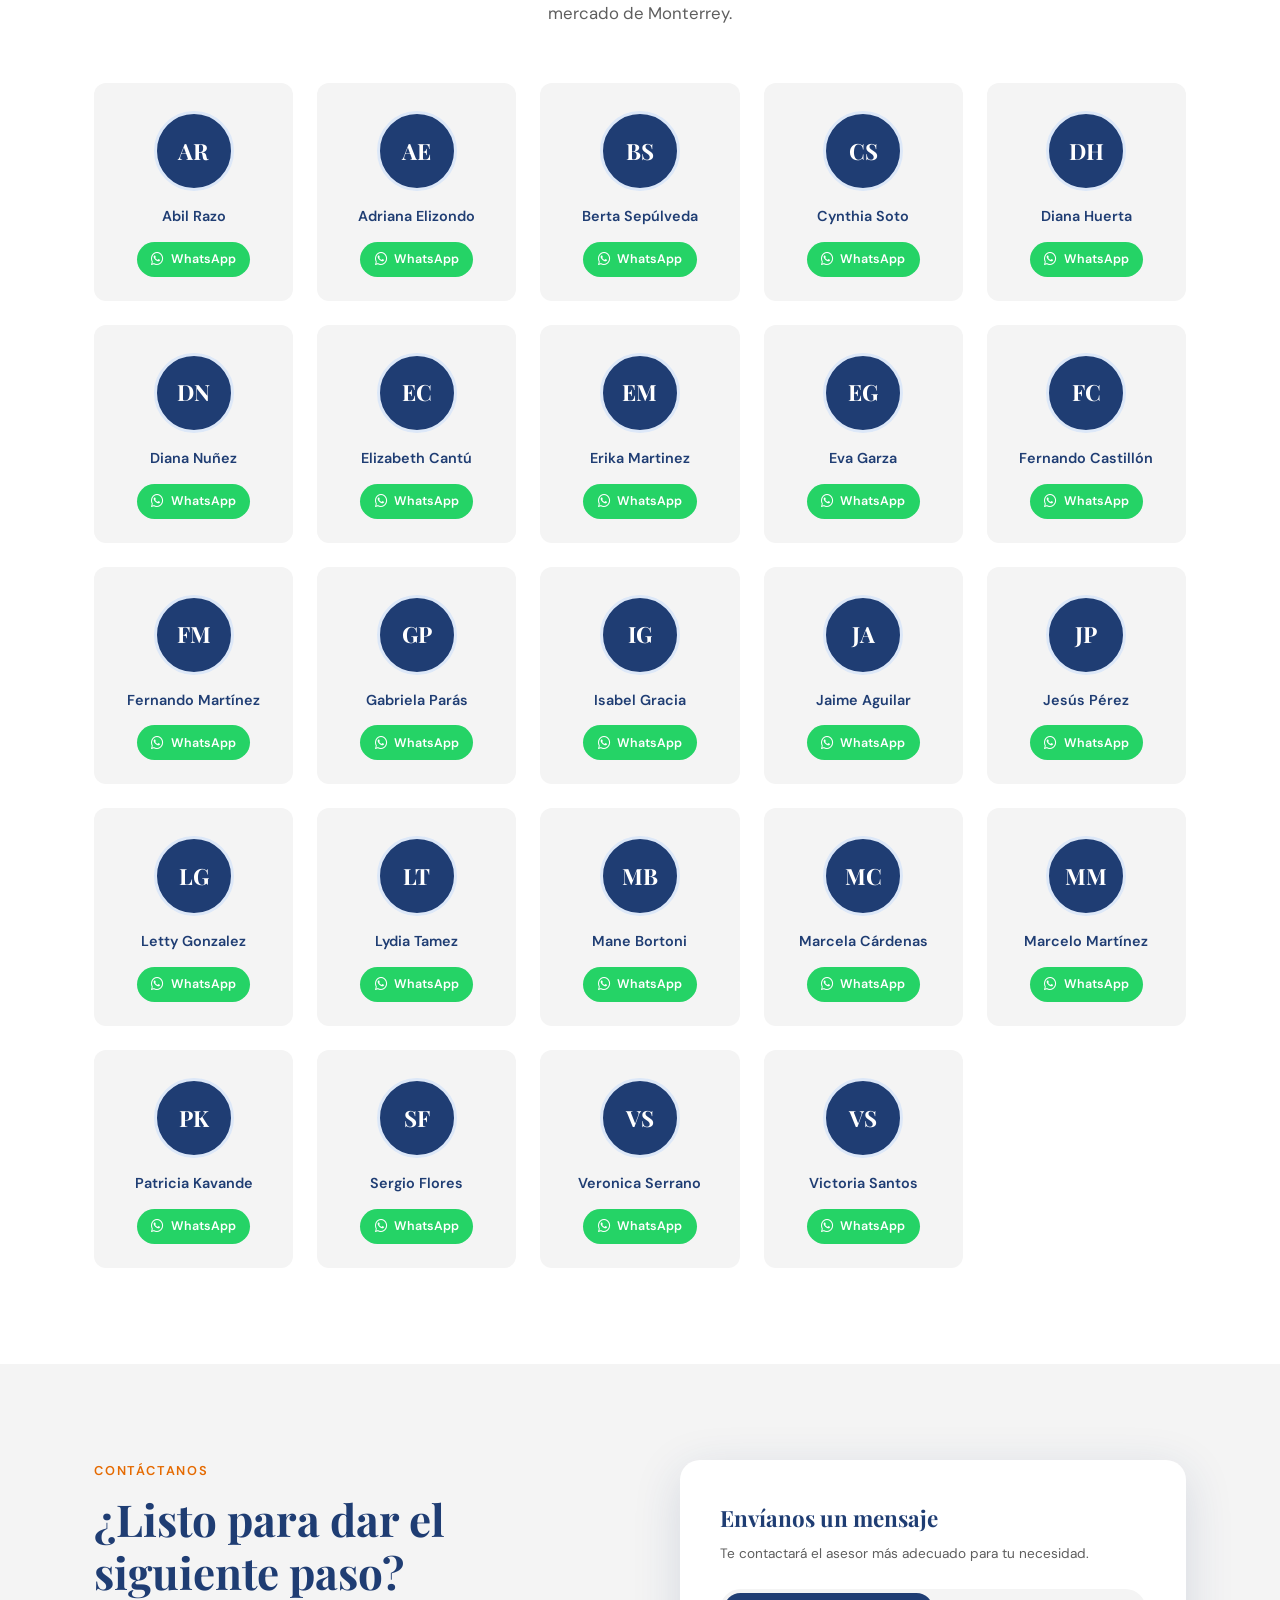
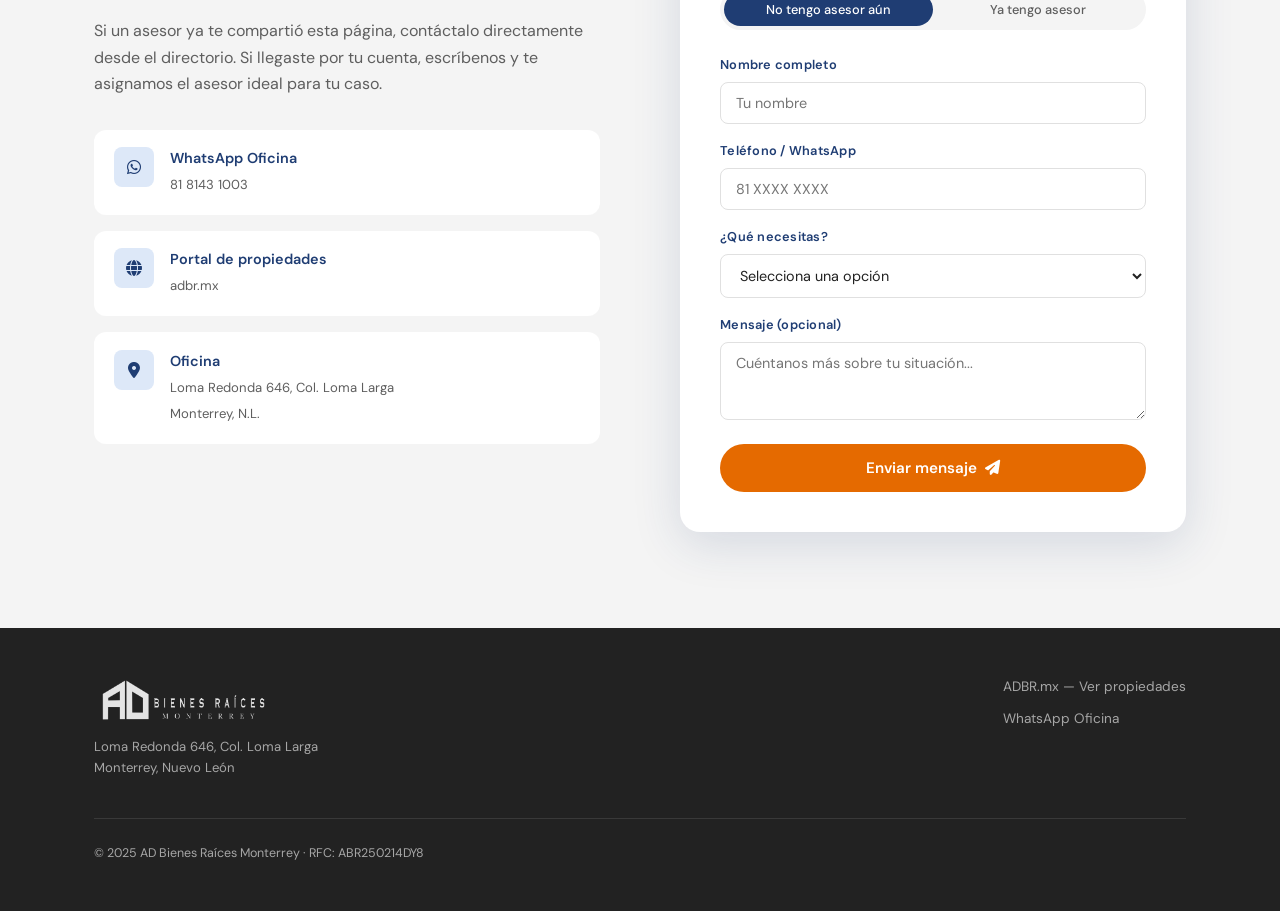
==== commit 8aaab5b2: "Add files via upload" ====
--- a/index.html
+++ b/index.html
@@ -16,7 +16,7 @@
   <nav class="nav" id="navbar">
     <div class="nav-inner">
       <a href="#inicio" class="nav-logo">
-        <span class="logo-ad">AD</span><span class="logo-br"> Bienes Raíces</span>
+        <img src="logo-horizontal.png" alt="AD Bienes Raíces Monterrey" class="nav-logo-img" />
       </a>
       <ul class="nav-links">
         <li><a href="#nosotros">Nosotros</a></li>
@@ -475,7 +475,7 @@
   <footer class="footer">
     <div class="container footer-inner">
       <div class="footer-brand">
-        <span class="logo-ad">AD</span><span class="logo-br"> Bienes Raíces Monterrey</span>
+        <img src="logo-horizontal.png" alt="AD Bienes Raíces Monterrey" class="footer-logo-img" />
         <p>Loma Redonda 646, Col. Loma Larga<br/>Monterrey, Nuevo León</p>
       </div>
       <div class="footer-links">
--- a/styles.css
+++ b/styles.css
@@ -924,3 +924,26 @@
   filter: brightness(0) invert(1);
   opacity: .9;
 }
+
+/* ── LOGO HORIZONTAL TRANSPARENTE ────────────────────── */
+.nav-logo { display: flex; align-items: center; }
+.nav-logo-img {
+  height: 32px;
+  width: auto;
+  display: block;
+  filter: brightness(0) invert(1); /* blanco sobre hero oscuro */
+  transition: filter var(--trans), opacity var(--trans);
+}
+.nav-logo-img:hover { opacity: .85; }
+.nav.scrolled .nav-logo-img {
+  filter: none; /* colores originales sobre nav blanco */
+}
+
+.footer-logo-img {
+  height: 32px;
+  width: auto;
+  display: block;
+  margin-bottom: .75rem;
+  filter: brightness(0) invert(1); /* blanco sobre footer oscuro */
+  opacity: .88;
+}
